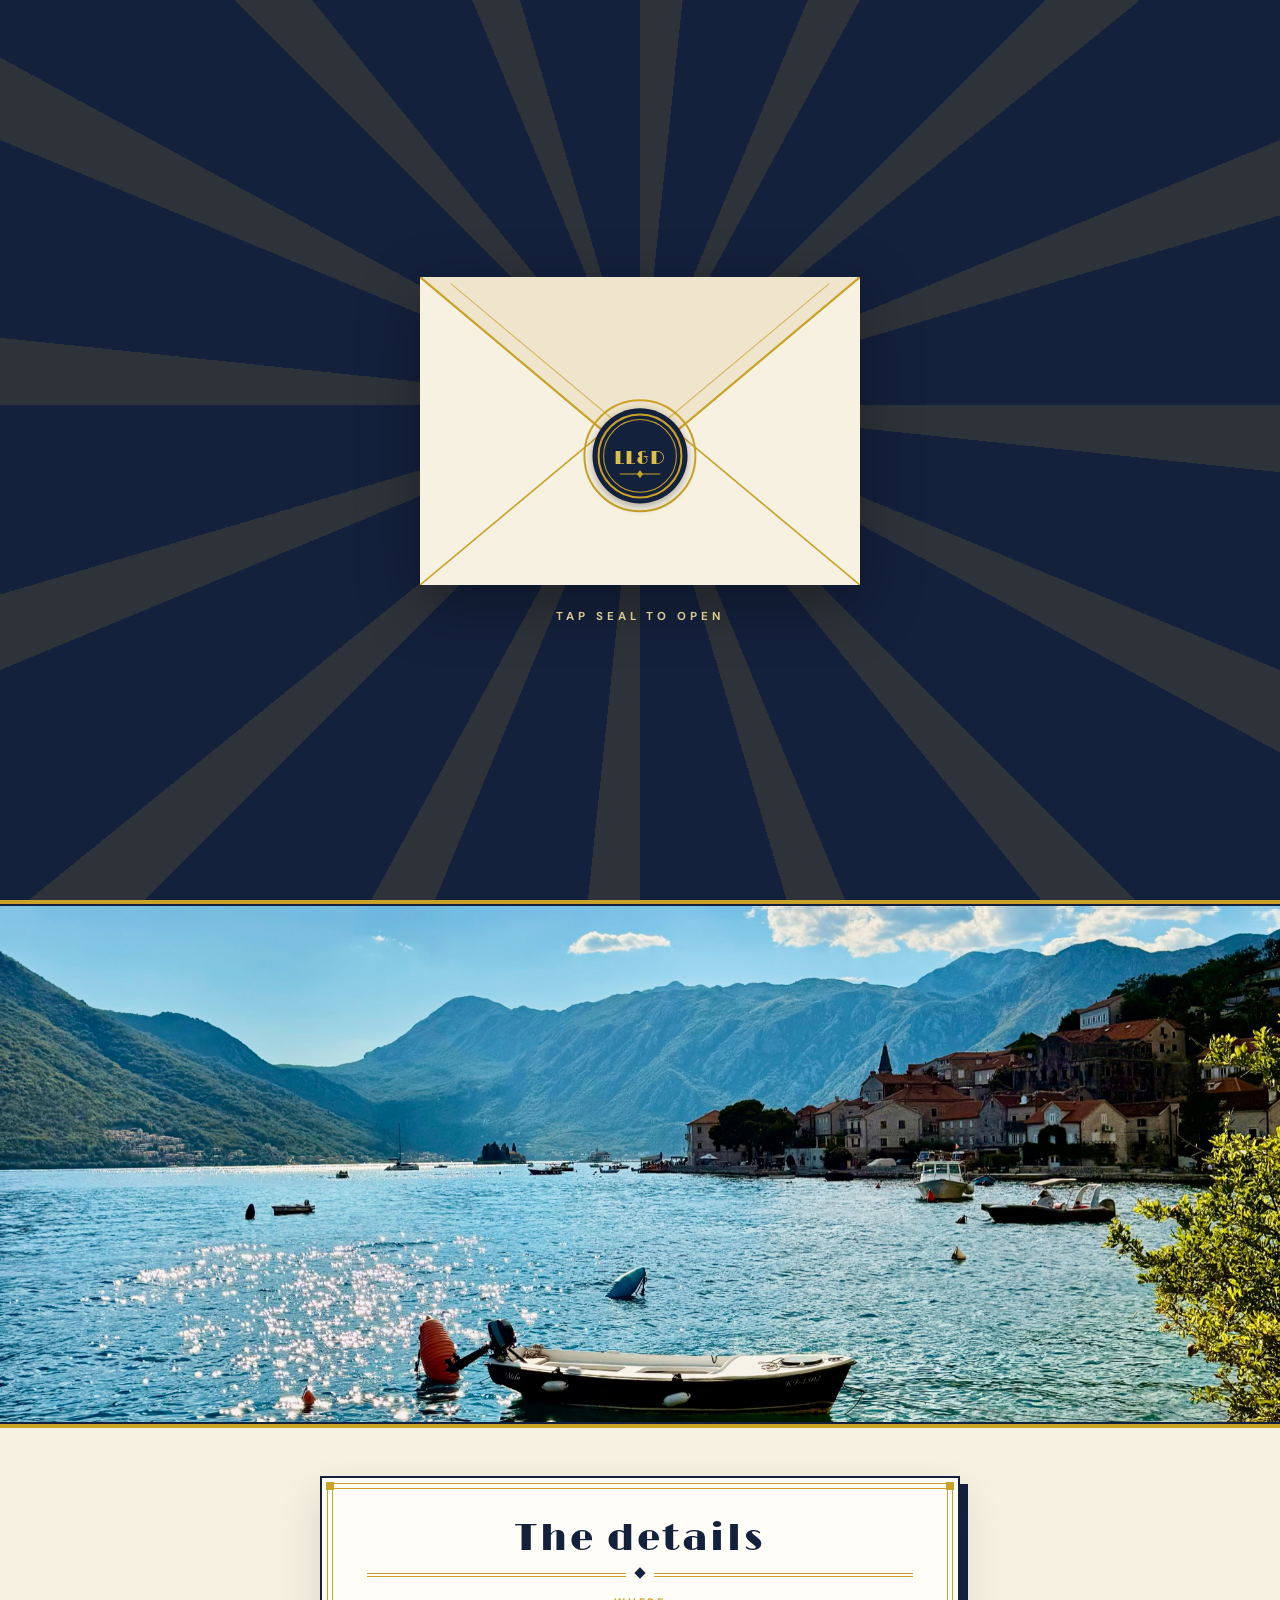
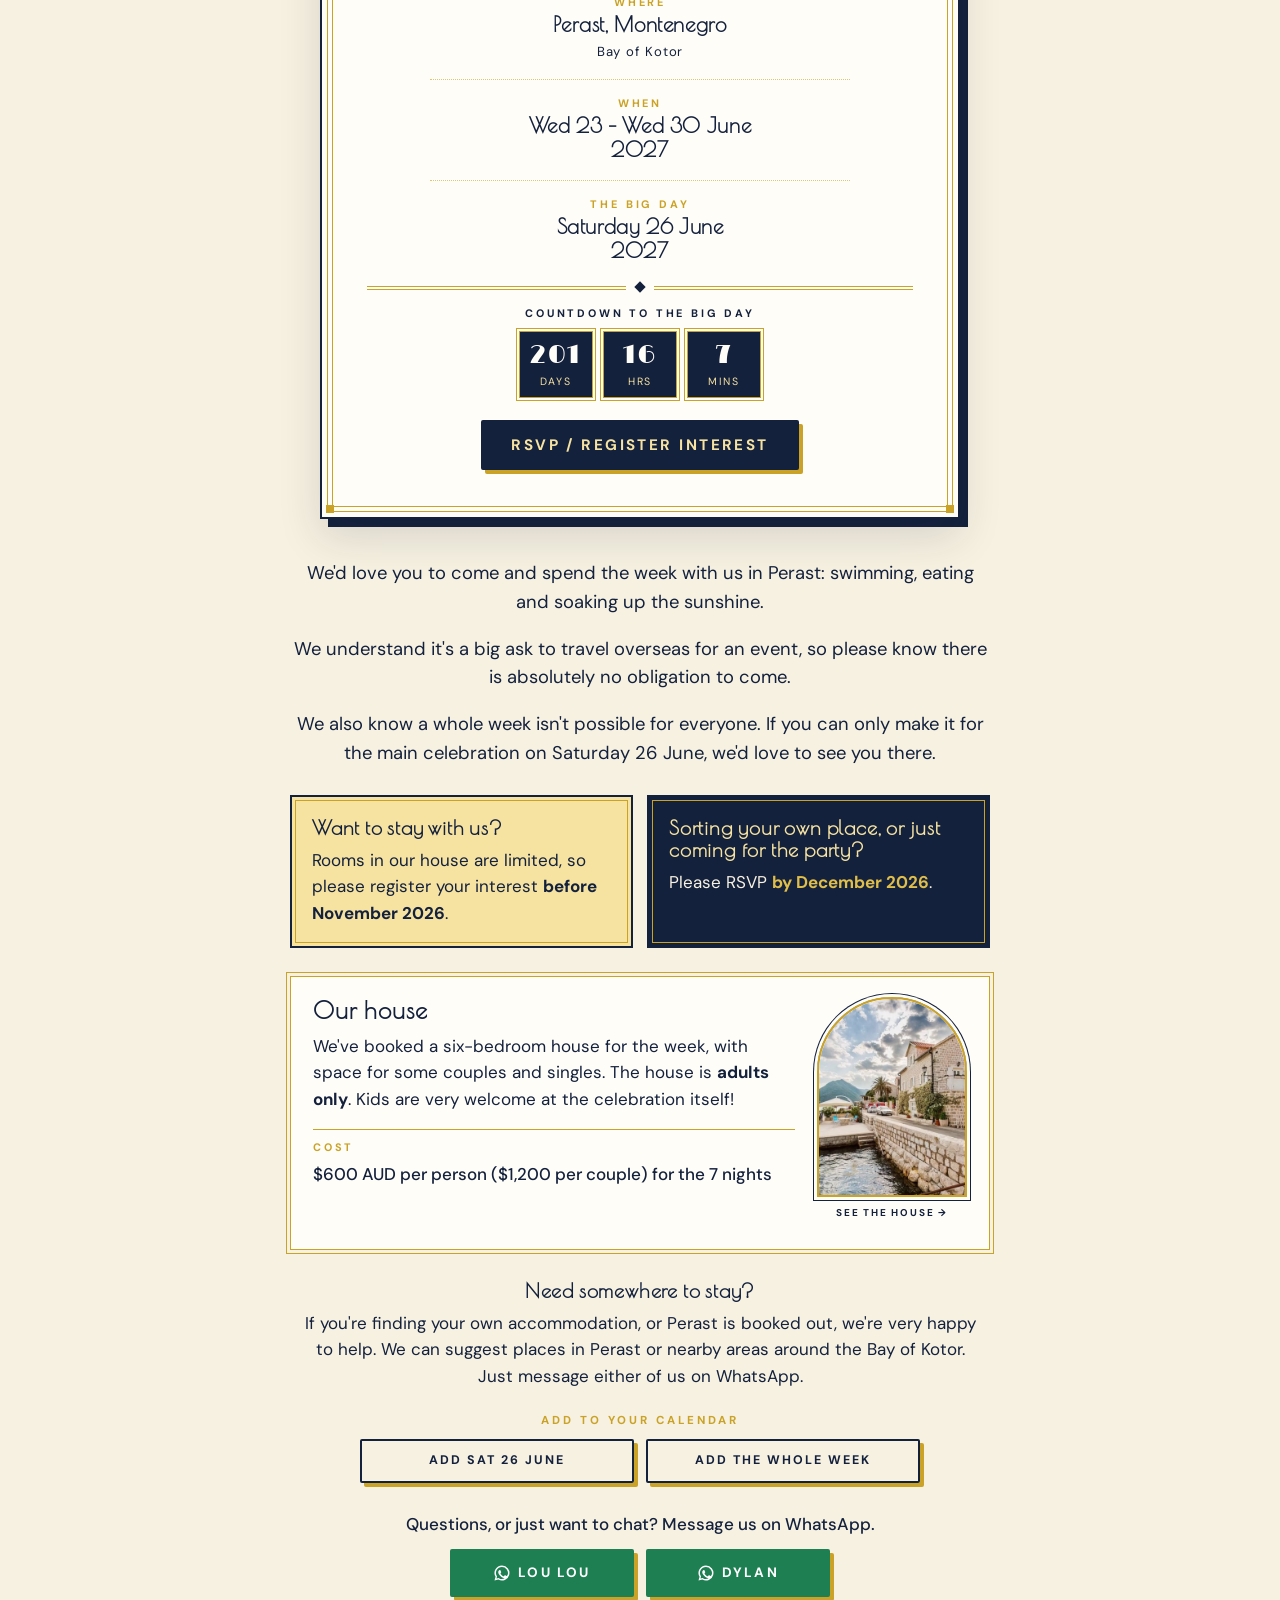
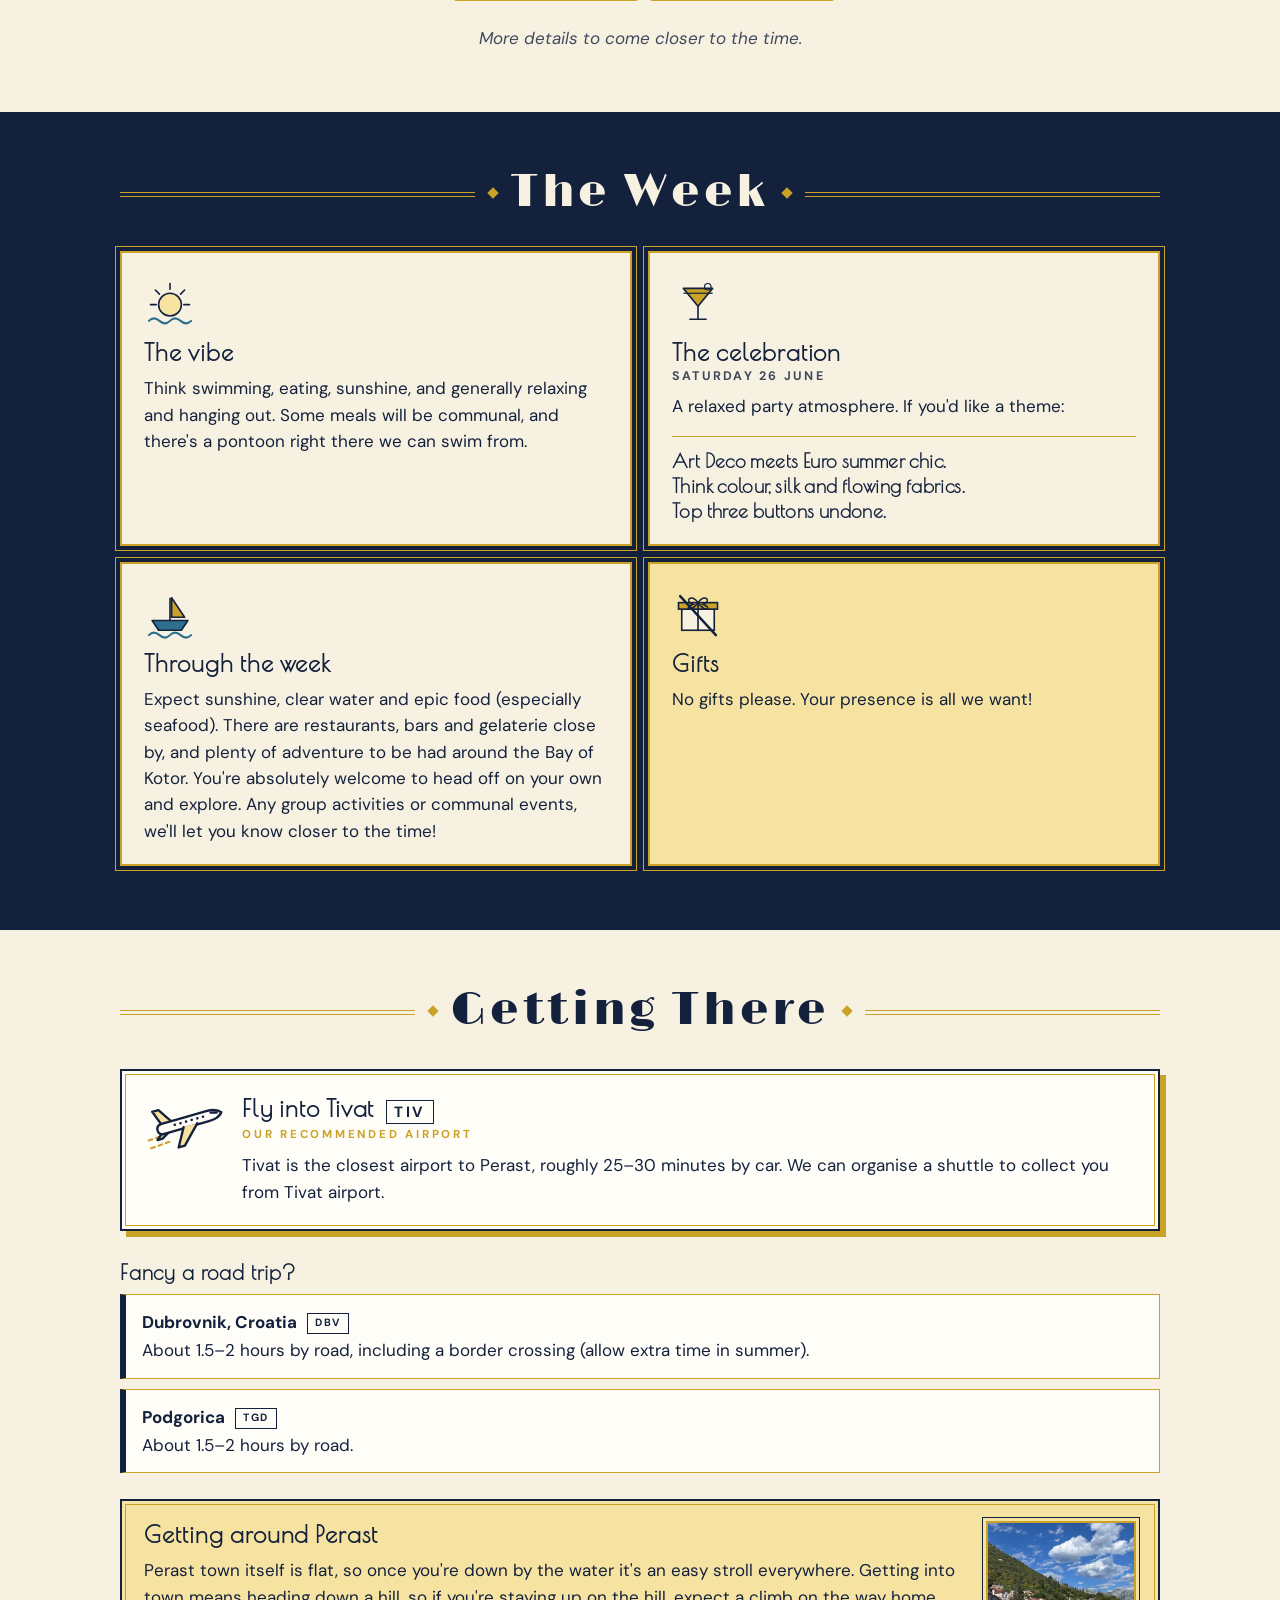
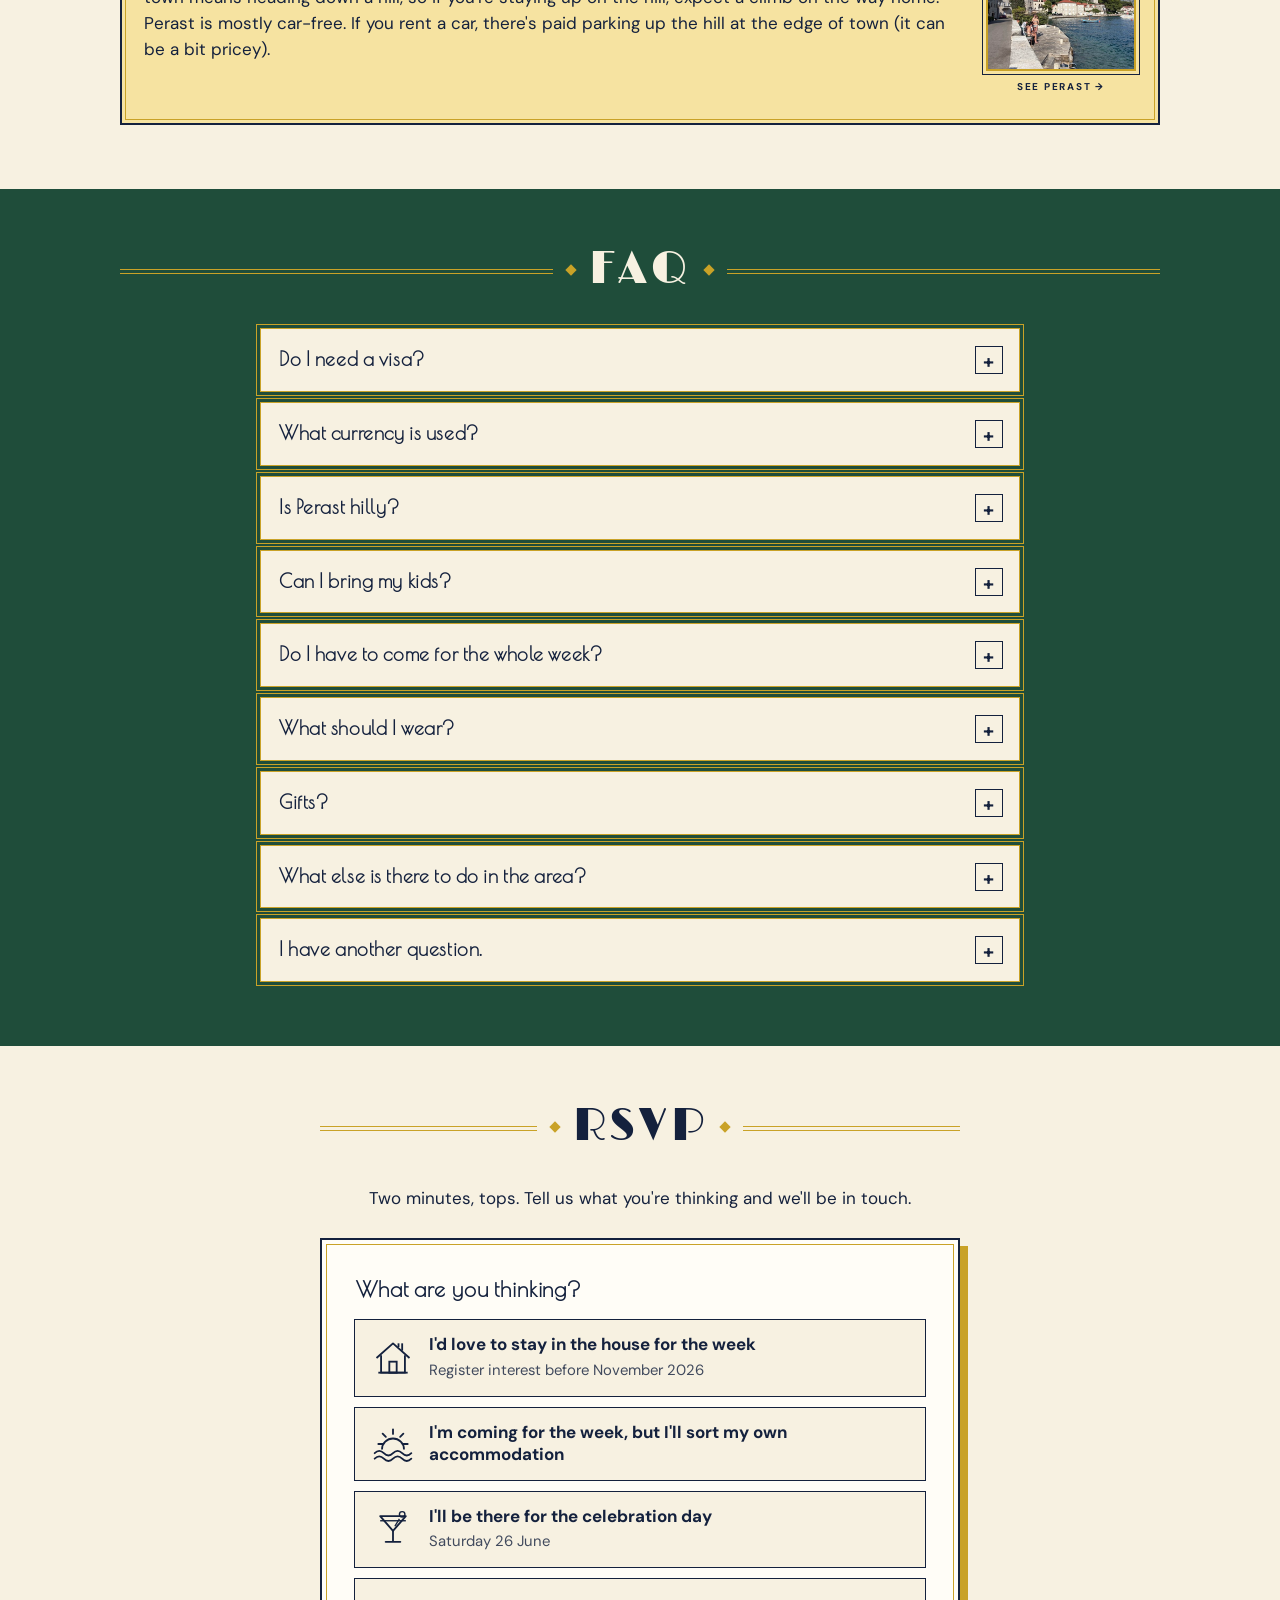
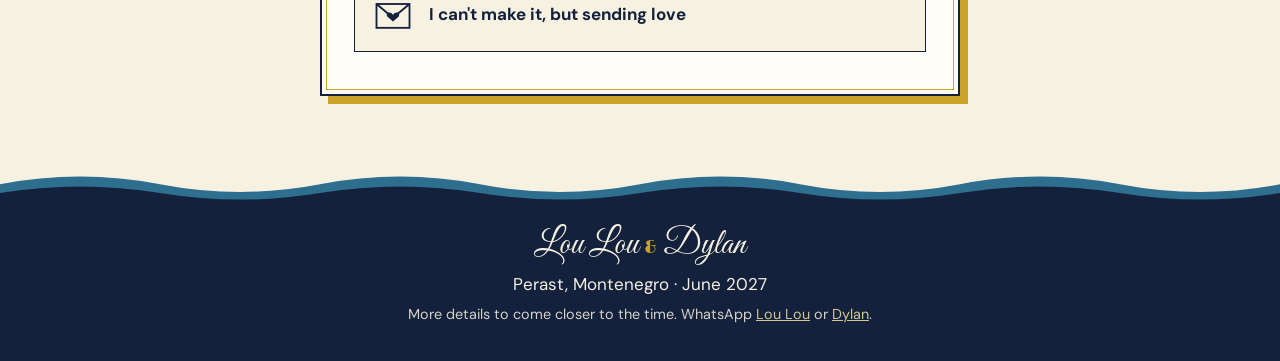
==== index.html @ d6f01e58 "Cover card: 'and you're invited!'; line-art sketch plane icon Co-Authored-By: Claude Opus 5.5 <norep" ====
<!DOCTYPE html>
<html lang="en">
<head>
  <meta charset="utf-8">
  <meta name="viewport" content="width=device-width, initial-scale=1">
  <title>Lou Lou &amp; Dylan — Perast, June 2027</title>
  <meta name="description" content="We're eloping… and then we're throwing a party. Join us in Perast, Montenegro, 23–30 June 2027. Main celebration Saturday 26 June.">

  <!-- Link preview (WhatsApp, iMessage, etc). -->
  <meta property="og:type" content="website">
  <meta property="og:url" content="https://montenegroni.site/">
  <link rel="canonical" href="https://montenegroni.site/">
  <meta property="og:title" content="Lou Lou &amp; Dylan — Save the Date">
  <meta property="og:description" content="We're eloping… and then we're throwing a party. Perast, Montenegro · 23–30 June 2027 · Celebration Sat 26 June.">
  <meta property="og:image" content="https://montenegroni.site/assets/og-image.png">
  <meta property="og:image:width" content="1200">
  <meta property="og:image:height" content="630">
  <meta name="twitter:card" content="summary_large_image">

  <link rel="icon" href="assets/favicon.svg" type="image/svg+xml">
  <link rel="preconnect" href="https://fonts.googleapis.com">
  <link rel="preconnect" href="https://fonts.gstatic.com" crossorigin>
  <link href="https://fonts.googleapis.com/css2?family=Great+Vibes&family=Limelight&family=Poiret+One&family=DM+Sans:ital,opsz,wght@0,9..40,400;0,9..40,500;0,9..40,700;1,9..40,400&display=swap" rel="stylesheet">
  <link rel="stylesheet" href="css/style.css?v=202609251049">
</head>
<body>

<a class="skip-link" href="#main">Skip to content</a>

<header class="topbar">
  <a class="brand" href="#home" aria-label="Back to top">LL <span class="amp">&amp;</span> D</a>
  <nav class="topnav" aria-label="Sections">
    <a href="#week">The Week</a>
    <a href="#getting-there">Getting There</a>
    <a href="#faq">FAQ</a>
    <a href="gallery.html">Gallery</a>
    <a href="#rsvp" class="nav-rsvp">RSVP</a>
  </nav>
</header>

<main id="main">

  <!-- ================= HERO / SAVE THE DATE ================= -->
  <section id="home" class="hero hero-cover">
    <div class="sunburst" aria-hidden="true">
      <svg viewBox="0 0 800 800" preserveAspectRatio="xMidYMid slice">
        <g transform="translate(400 400)">
          <g class="rays">
            <path d="M0 0 L-40 -900 L40 -900Z" transform="rotate(0)"/><path d="M0 0 L-40 -900 L40 -900Z" transform="rotate(22.5)"/><path d="M0 0 L-40 -900 L40 -900Z" transform="rotate(45)"/><path d="M0 0 L-40 -900 L40 -900Z" transform="rotate(67.5)"/><path d="M0 0 L-40 -900 L40 -900Z" transform="rotate(90)"/><path d="M0 0 L-40 -900 L40 -900Z" transform="rotate(112.5)"/><path d="M0 0 L-40 -900 L40 -900Z" transform="rotate(135)"/><path d="M0 0 L-40 -900 L40 -900Z" transform="rotate(157.5)"/><path d="M0 0 L-40 -900 L40 -900Z" transform="rotate(180)"/><path d="M0 0 L-40 -900 L40 -900Z" transform="rotate(202.5)"/><path d="M0 0 L-40 -900 L40 -900Z" transform="rotate(225)"/><path d="M0 0 L-40 -900 L40 -900Z" transform="rotate(247.5)"/><path d="M0 0 L-40 -900 L40 -900Z" transform="rotate(270)"/><path d="M0 0 L-40 -900 L40 -900Z" transform="rotate(292.5)"/><path d="M0 0 L-40 -900 L40 -900Z" transform="rotate(315)"/><path d="M0 0 L-40 -900 L40 -900Z" transform="rotate(337.5)"/>
          </g>
        </g>
      </svg>
    </div>

    <div class="deco-frame">
      <span class="corner tl" aria-hidden="true"></span><span class="corner tr" aria-hidden="true"></span>
      <span class="corner bl" aria-hidden="true"></span><span class="corner br" aria-hidden="true"></span>
      <div class="deco-inner">

        <div class="fan" aria-hidden="true">
          <svg viewBox="0 0 200 100">
            <g fill="none" stroke="var(--gold)" stroke-width="2">
              <path d="M10 100 A90 90 0 0 1 190 100"/>
              <path d="M32 100 A68 68 0 0 1 168 100"/>
              <path d="M54 100 A46 46 0 0 1 146 100"/>
              <path d="M76 100 A24 24 0 0 1 124 100"/>
              <line x1="100" y1="100" x2="100" y2="10"/>
              <line x1="100" y1="100" x2="36" y2="36"/><line x1="100" y1="100" x2="164" y2="36"/>
              <line x1="100" y1="100" x2="66" y2="16"/><line x1="100" y1="100" x2="134" y2="16"/>
              <line x1="100" y1="100" x2="16" y2="66"/><line x1="100" y1="100" x2="184" y2="66"/>
            </g>
            <circle cx="100" cy="100" r="7" fill="var(--navy)"/>
          </svg>
        </div>

        <p class="stamp">
          <svg class="flourish" viewBox="0 0 120 30" aria-hidden="true"><path d="M2 15 C 20 15, 22 4, 34 4 C 46 4, 44 26, 58 26 C 72 26, 74 8, 90 8 C 104 8, 108 15, 118 15" fill="none" stroke="currentColor" stroke-width="1.8" stroke-linecap="round"/><circle cx="118" cy="15" r="2.2" fill="currentColor"/><circle cx="2" cy="15" r="2.2" fill="currentColor"/></svg>
          <span>Save the date</span>
          <svg class="flourish flip" viewBox="0 0 120 30" aria-hidden="true"><path d="M2 15 C 20 15, 22 4, 34 4 C 46 4, 44 26, 58 26 C 72 26, 74 8, 90 8 C 104 8, 108 15, 118 15" fill="none" stroke="currentColor" stroke-width="1.8" stroke-linecap="round"/><circle cx="118" cy="15" r="2.2" fill="currentColor"/><circle cx="2" cy="15" r="2.2" fill="currentColor"/></svg>
        </p>

        <h1 class="hero-title">
          <span class="name">Lou Lou</span>
          <span class="amp-line">&amp;</span>
          <span class="name">Dylan</span>
        </h1>
        <p class="hero-kicker">A celebration in Perast</p>
        <p class="hero-sub">We're eloping… <em>and then we're throwing a party.</em></p>
        <p class="hero-invited">and you're invited!</p>
      </div>
    </div>

    <a class="scroll-cue" href="#bay">
      <span>The details</span>
      <svg viewBox="0 0 24 24" aria-hidden="true"><path d="M5 9 L12 16 L19 9" fill="none" stroke="currentColor" stroke-width="2" stroke-linecap="round" stroke-linejoin="round"/></svg>
    </a>
  </section>

  <!-- ================= PHOTO BAND ================= -->
  <div class="photo-band" id="bay" role="img" aria-label="The Bay of Kotor from Perast: a small boat on sparkling water, the town and the mountains behind">
    <picture>
      <source media="(min-width: 800px)" srcset="assets/band-bay.jpg">
      <img src="assets/band-bay-small.jpg" alt="" width="1000" height="481">
    </picture>
  </div>

  <!-- ================= THE DETAILS ================= -->
  <section id="details" class="details-section">
    <div class="deco-frame details-card">
      <span class="corner tl" aria-hidden="true"></span><span class="corner tr" aria-hidden="true"></span>
      <span class="corner bl" aria-hidden="true"></span><span class="corner br" aria-hidden="true"></span>
      <div class="deco-inner">
        <h2 class="details-title">The details</h2>

        <div class="rule-deco" aria-hidden="true"><span></span><i></i><span></span></div>

        <dl class="details">
          <div><dt>Where</dt><dd>Perast, Montenegro<br><small>Bay of Kotor</small></dd></div>
          <div><dt>When</dt><dd>Wed 23 – Wed 30 June<br>2027</dd></div>
          <div><dt>The big day</dt><dd>Saturday 26 June<br>2027</dd></div>
        </dl>

        <div class="rule-deco" aria-hidden="true"><span></span><i></i><span></span></div>

        <div class="countdown" aria-live="polite">
          <span class="countdown-label">Countdown to the big day</span>
          <div class="countdown-nums" id="countdown">
            <span><b data-cd="days">—</b>days</span>
            <span><b data-cd="hours">—</b>hrs</span>
            <span><b data-cd="mins">—</b>mins</span>
          </div>
        </div>

        <a href="#rsvp" class="btn btn-primary btn-big">RSVP / Register interest</a>
      </div>
    </div>

    <div class="wrap hero-copy">
      <p class="lead">We'd love you to come and spend the week with us in Perast: swimming, eating and soaking up the sunshine.</p>
      <p class="lead">We understand it's a big ask to travel overseas for an event, so please know there is absolutely no obligation to come.</p>
      <p class="lead">We also know a whole week isn't possible for everyone. If you can only make it for the main celebration on Saturday 26 June, we'd love to see you there.</p>

      <div class="callouts">
        <div class="callout callout-gold">
          <h3>Want to stay with us?</h3>
          <p>Rooms in our house are limited, so please register your interest <strong data-config="HOUSE_EOI_DEADLINE">before November 2026</strong>.</p>
        </div>
        <div class="callout callout-navy">
          <h3>Sorting your own place, or just coming for the party?</h3>
          <p>Please RSVP <strong data-config="RSVP_DEADLINE">by December 2026</strong>.</p>
        </div>
      </div>

      <div class="house-note">
        <a class="preview-photo preview-arch" href="gallery.html#our-house" aria-label="See photos of our house">
          <span class="preview-frame"><img src="assets/gallery/thumbs/house-pontoon.jpg" alt="Our stone house on the water" loading="lazy" width="720" height="480"></span>
          <span class="preview-label">See the house</span>
        </a>
        <h3>Our house</h3>
        <p>We've booked a six-bedroom house for the week, with space for some couples and singles. The house is <strong>adults only</strong>. Kids are very welcome at the celebration itself!</p>
        <p class="cost-line"><span class="cost-label">Cost</span> <span data-config="HOUSE_COST_NOTE">$600 AUD per person ($1,200 per couple) for the 7 nights</span></p>
      </div>

      <div class="help-note">
        <h3>Need somewhere to stay?</h3>
        <p>If you're finding your own accommodation, or Perast is booked out, we're very happy to help. We can suggest places in Perast or nearby areas around the Bay of Kotor. Just message either of us on WhatsApp.</p>
      </div>

      <p class="cal-label">Add to your calendar</p>
      <div class="cal-row">
        <a class="btn btn-ghost" href="calendar/celebration.ics" download>Add Sat 26 June</a>
        <a class="btn btn-ghost" href="calendar/perast-week.ics" download>Add the whole week</a>
      </div>

      <div class="whatsapp-cta">
        <p>Questions, or just want to chat? Message us on WhatsApp.</p>
        <div class="wa-group">
          <a class="btn btn-whatsapp" data-wa="LOU_LOU" href="#" target="_blank" rel="noopener">Lou Lou</a>
          <a class="btn btn-whatsapp" data-wa="DYLAN" href="#" target="_blank" rel="noopener">Dylan</a>
        </div>
      </div>

      <p class="more-soon">More details to come closer to the time.</p>
    </div>
  </section>

  <!-- ================= THE WEEK ================= -->
  <section id="week" class="band band-navy">
    <div class="wrap">
      <h2 class="section-title"><span>The Week</span></h2>

      <div class="cards">
        <article class="card">
          <div class="card-icon" aria-hidden="true">
            <svg viewBox="0 0 64 64"><circle cx="32" cy="34" r="14" fill="var(--lemon)" stroke="var(--navy)" stroke-width="2"/><g stroke="var(--navy)" stroke-width="2" stroke-linecap="round"><line x1="32" y1="8" x2="32" y2="15"/><line x1="8" y1="34" x2="15" y2="34"/><line x1="49" y1="34" x2="56" y2="34"/><line x1="14" y1="16" x2="19" y2="21"/><line x1="50" y1="16" x2="45" y2="21"/></g><path d="M6 54 q6-6 13 0 t13 0 t13 0 t13 0" fill="none" stroke="var(--sea)" stroke-width="2.5" stroke-linecap="round"/></svg>
          </div>
          <h3>The vibe</h3>
          <p>Think swimming, eating, sunshine, and generally relaxing and hanging out. Some meals will be communal, and there's a pontoon right there we can swim from.</p>
        </article>

        <article class="card">
          <div class="card-icon" aria-hidden="true">
            <svg viewBox="0 0 64 64"><path d="M14 14 h36 l-18 22 z" fill="var(--gold)" stroke="var(--navy)" stroke-width="2" stroke-linejoin="round"/><line x1="32" y1="36" x2="32" y2="52" stroke="var(--navy)" stroke-width="2"/><line x1="22" y1="52" x2="42" y2="52" stroke="var(--navy)" stroke-width="2" stroke-linecap="round"/><line x1="14" y1="20" x2="50" y2="20" stroke="var(--navy)" stroke-width="1.5"/><circle cx="44" cy="12" r="4" fill="none" stroke="var(--navy)" stroke-width="1.5"/></svg>
          </div>
          <h3>The celebration<br><small>Saturday 26 June</small></h3>
          <p>A relaxed party atmosphere. If you'd like a theme:</p>
          <p class="theme-line">Art Deco meets Euro summer chic.<br>Think colour, silk and flowing fabrics.<br>Top three buttons undone.</p>
        </article>

        <article class="card">
          <div class="card-icon" aria-hidden="true">
            <svg viewBox="0 0 64 64"><path d="M10 40 h44 l-8 12 h-28 z" fill="var(--sea)" stroke="var(--navy)" stroke-width="2" stroke-linejoin="round"/><line x1="32" y1="40" x2="32" y2="12" stroke="var(--navy)" stroke-width="2"/><path d="M34 12 l16 24 h-16z" fill="var(--gold)" stroke="var(--navy)" stroke-width="2" stroke-linejoin="round"/><path d="M6 58 q6-6 13 0 t13 0 t13 0 t13 0" fill="none" stroke="var(--sea)" stroke-width="2.5" stroke-linecap="round"/></svg>
          </div>
          <h3>Through the week</h3>
          <p>Expect sunshine, clear water and epic food (especially seafood). There are restaurants, bars and gelaterie close by, and plenty of adventure to be had around the Bay of Kotor. You're absolutely welcome to head off on your own and explore. Any group activities or communal events, we'll let you know closer to the time!</p>
        </article>

        <article class="card card-gold">
          <div class="card-icon" aria-hidden="true">
            <svg viewBox="0 0 64 64"><rect x="12" y="26" width="40" height="26" fill="var(--cream)" stroke="var(--navy)" stroke-width="2"/><rect x="8" y="18" width="48" height="8" fill="var(--gold)" stroke="var(--navy)" stroke-width="2"/><line x1="32" y1="18" x2="32" y2="52" stroke="var(--navy)" stroke-width="2"/><path d="M32 18 c-8-12-18-2-6 2 c-12 4-4 12 6-2 c10 14 18 6 6 2 c12-4 2-14-6-2z" fill="none" stroke="var(--navy)" stroke-width="1.8"/><line x1="10" y1="10" x2="54" y2="58" stroke="var(--navy)" stroke-width="3" stroke-linecap="round"/></svg>
          </div>
          <h3>Gifts</h3>
          <p>No gifts please. Your presence is all we want!</p>
        </article>
      </div>
    </div>
  </section>

  <!-- ================= GETTING THERE ================= -->
  <section id="getting-there" class="band band-cream">
    <div class="wrap">
      <h2 class="section-title"><span>Getting There</span></h2>

      <div class="route-hero">
        <div class="route-badge" aria-hidden="true">
          <svg viewBox="1 11 60 42">
            <g fill="none" stroke="var(--gold)" stroke-width="1.6" stroke-linecap="round" stroke-dasharray="3 3">
              <path d="M3 46 L15 42"/><path d="M5 52 L19 47"/>
            </g>
            <g transform="rotate(-16 32 32)" stroke="var(--navy)" stroke-width="1.8" stroke-linejoin="round" stroke-linecap="round">
              <path d="M13 28 L9 17 L14 17 L21 28" fill="var(--lemon)"/>
              <path d="M13 34 L7 39 L11 39 L18 35" fill="var(--lemon)"/>
              <path d="M9 32 C9 29.5 11 28 14 28 L49 28 C54.5 28 58.5 30 60 32 C58.5 34 54.5 36 49 36 L14 36 C11 36 9 34.5 9 32 Z" fill="var(--white)"/>
              <path d="M29 35 L21 49 L26 49 L40 35" fill="var(--lemon)"/>
              <path d="M52 30 L56.5 31.2" fill="none"/>
              <g fill="var(--navy)" stroke="none">
                <circle cx="23" cy="31.4" r="1"/><circle cx="27.5" cy="31.4" r="1"/><circle cx="32" cy="31.4" r="1"/><circle cx="36.5" cy="31.4" r="1"/><circle cx="41" cy="31.4" r="1"/><circle cx="45.5" cy="31.4" r="1"/>
              </g>
            </g>
          </svg>
        </div>
        <div>
          <h3>Fly into Tivat <span class="code">TIV</span></h3>
          <p class="tag">Our recommended airport</p>
          <p>Tivat is the closest airport to Perast, roughly 25–30 minutes by car. We can organise a shuttle to collect you from Tivat airport.</p>
        </div>
      </div>

      <h3 class="sub-heading">Fancy a road trip?</h3>
      <ul class="routes">
        <li><strong>Dubrovnik, Croatia <span class="code">DBV</span></strong> About 1.5–2 hours by road, including a border crossing (allow extra time in summer).</li>
        <li><strong>Podgorica <span class="code">TGD</span></strong> About 1.5–2 hours by road.</li>
      </ul>

      <div class="note-box">
        <a class="preview-photo" href="gallery.html#perast" aria-label="See photos of Perast">
          <span class="preview-frame"><img src="assets/gallery/thumbs/waterfront-restaurants.jpg" alt="Perast town along the water" loading="lazy" width="720" height="540"></span>
          <span class="preview-label">See Perast</span>
        </a>
        <h3>Getting around Perast</h3>
        <p>Perast town itself is flat, so once you're down by the water it's an easy stroll everywhere. Getting into town means heading down a hill, so if you're staying up on the hill, expect a climb on the way home. Perast is mostly car-free. If you rent a car, there's paid parking up the hill at the edge of town (it can be a bit pricey).</p>
      </div>
    </div>
  </section>

  <!-- ================= FAQ ================= -->
  <section id="faq" class="band band-green">
    <div class="wrap">
      <h2 class="section-title"><span>FAQ</span></h2>

      <div class="faq">
        <details>
          <summary>Do I need a visa?</summary>
          <div class="faq-body"><p>Montenegro isn't part of the EU or the Schengen Area. Australian passport holders don't need a visa for short visits (up to 90 days), and <strong>time spent in Montenegro doesn't count towards your Schengen days</strong>, which is handy if you're combining the trip with Europe. If you're travelling on another passport, please check the entry rules for your nationality.</p></div>
        </details>
        <details>
          <summary>What currency is used?</summary>
          <div class="faq-body"><p>Montenegro uses the euro (€).</p></div>
        </details>
        <details>
          <summary>Is Perast hilly?</summary>
          <div class="faq-body"><p>Perast town itself is flat. Getting into town is down a hill (and back up again afterwards), and if you stay up on the hill you'll get your steps in. Leaving Perast is hilly… unless you go by sea!</p></div>
        </details>
        <details>
          <summary>Can I bring my kids?</summary>
          <div class="faq-body"><p>Kids are very welcome at the celebration! The house we've booked is adults only, so families will need to arrange their own accommodation. Just ask us if you'd like suggestions.</p></div>
        </details>
        <details>
          <summary>Do I have to come for the whole week?</summary>
          <div class="faq-body"><p>Not at all. Come for the week, a few days, or just the Saturday celebration. Whatever works for you.</p></div>
        </details>
        <details>
          <summary>What should I wear?</summary>
          <div class="faq-body"><p>It's relaxed, but with flair. If you need a theme: <strong>Art Deco meets Euro summer chic</strong>.</p><p>Think colour, silk and flowing fabrics.<br>Top three buttons undone.</p><p>Heels optional, but always fun. Pack swimwear, sunscreen and comfy shoes.</p></div>
        </details>
        <details>
          <summary>Gifts?</summary>
          <div class="faq-body"><p>No gifts, please. Your presence is all we want!</p></div>
        </details>
        <details>
          <summary>What else is there to do in the area?</summary>
          <div class="faq-body">
            <p>Plenty! A few of our favourites around the Bay of Kotor:</p>
            <ul class="faq-links">
              <li><a href="https://www.underwaterwine.me/index.php/en/" target="_blank" rel="noopener">Underwater wine cellar, Kotor</a>: wine aged for a year on the seabed of the bay, with a floating wine bar.</li>
              <li><a href="https://shop.kotorcablecar.com/en/" target="_blank" rel="noopener">Kotor cable car</a>: 11 minutes from the sea up to Lovćen National Park, with huge views over the bay.</li>
              <li><a href="https://www.google.com/maps/place/Kotor+Old+Town+View/@42.424662,18.771234,16z/data=!3m1!4b1!4m6!3m5!1s0x134c3369ac343c9b:0x641c66e0035127ed!8m2!3d42.424662!4d18.771234!16s%2Fg%2F11sd32c2j3" target="_blank" rel="noopener">Kotor Old Town viewpoint</a>: a lookout over Kotor's old town and the bay.</li>
              <li><a href="https://www.google.com/maps/place/Orahovac+Beach/@42.4899399,18.7552768,17z/data=!3m1!4b1!4m6!3m5!1s0x134c35e7162aa233:0xc7a62593a4ab16d7!8m2!3d42.4899399!4d18.7578517!16s%2Fg%2F11v6syzft_" target="_blank" rel="noopener">Orahovac Beach</a>: a pretty beach a short trip along the bay from Perast.</li>
            </ul>
          </div>
        </details>
        <details>
          <summary>I have another question.</summary>
          <div class="faq-body">
            <p>Message us on WhatsApp!</p>
            <div class="wa-group">
              <a class="btn btn-whatsapp" data-wa="LOU_LOU" href="#" target="_blank" rel="noopener">Lou Lou</a>
              <a class="btn btn-whatsapp" data-wa="DYLAN" href="#" target="_blank" rel="noopener">Dylan</a>
            </div>
          </div>
        </details>
      </div>
    </div>
  </section>

  <!-- ================= RSVP ================= -->
  <section id="rsvp" class="band band-cream rsvp-band">
    <div class="wrap wrap-narrow">
      <h2 class="section-title"><span>RSVP</span></h2>
      <p class="rsvp-intro">Two minutes, tops. Tell us what you're thinking and we'll be in touch.</p>

      <form id="rsvp-form" class="rsvp-form" novalidate>

        <fieldset class="choice-set">
          <legend>What are you thinking?</legend>
          <label class="choice">
            <input type="radio" name="plan" value="house" required>
            <span class="choice-card">
              <span class="choice-icon" aria-hidden="true"><svg viewBox="0 0 48 48"><path d="M6 24 L24 8 L42 24" fill="none" stroke="currentColor" stroke-width="2" stroke-linejoin="round"/><path d="M11 21 V40 H37 V21" fill="none" stroke="currentColor" stroke-width="2" stroke-linejoin="round"/><rect x="20" y="28" width="8" height="12" fill="none" stroke="currentColor" stroke-width="2"/><line x1="8" y1="40" x2="40" y2="40" stroke="currentColor" stroke-width="2"/><line x1="30" y1="12" x2="30" y2="8" stroke="currentColor" stroke-width="2"/><line x1="34" y1="16" x2="34" y2="8" stroke="currentColor" stroke-width="2"/></svg></span>
              <span class="choice-text"><b>I'd love to stay in the house for the week</b><small>Register interest <span data-config="HOUSE_EOI_DEADLINE">before November 2026</span></small></span>
            </span>
          </label>
          <label class="choice">
            <input type="radio" name="plan" value="week-own">
            <span class="choice-card">
              <span class="choice-icon" aria-hidden="true"><svg viewBox="0 0 48 48"><path d="M12 30 A12 12 0 0 1 36 30" fill="none" stroke="currentColor" stroke-width="2"/><g stroke="currentColor" stroke-width="2" stroke-linecap="round"><line x1="24" y1="8" x2="24" y2="13"/><line x1="8" y1="24" x2="13" y2="24"/><line x1="40" y1="24" x2="35" y2="24"/><line x1="12.7" y1="12.7" x2="16.2" y2="16.2"/><line x1="35.3" y1="12.7" x2="31.8" y2="16.2"/></g><path d="M4 34 q5-5 10 0 t10 0 t10 0 t10 0" fill="none" stroke="currentColor" stroke-width="2" stroke-linecap="round"/><path d="M4 40 q5-5 10 0 t10 0 t10 0 t10 0" fill="none" stroke="currentColor" stroke-width="2" stroke-linecap="round"/></svg></span>
              <span class="choice-text"><b>I'm coming for the week, but I'll sort my own accommodation</b></span>
            </span>
          </label>
          <label class="choice">
            <input type="radio" name="plan" value="saturday">
            <span class="choice-card">
              <span class="choice-icon" aria-hidden="true"><svg viewBox="0 0 48 48"><path d="M10 10 H38 L24 26 Z" fill="none" stroke="currentColor" stroke-width="2" stroke-linejoin="round"/><line x1="10" y1="15" x2="38" y2="15" stroke="currentColor" stroke-width="1.5"/><line x1="24" y1="26" x2="24" y2="38" stroke="currentColor" stroke-width="2"/><line x1="16" y1="38" x2="32" y2="38" stroke="currentColor" stroke-width="2" stroke-linecap="round"/><circle cx="34" cy="8" r="3" fill="none" stroke="currentColor" stroke-width="1.5"/><line x1="31" y1="13" x2="26" y2="21" stroke="currentColor" stroke-width="1.5"/></svg></span>
              <span class="choice-text"><b>I'll be there for the celebration day</b><small>Saturday 26 June</small></span>
            </span>
          </label>
          <label class="choice">
            <input type="radio" name="plan" value="cant">
            <span class="choice-card">
              <span class="choice-icon" aria-hidden="true"><svg viewBox="0 0 48 48"><rect x="6" y="12" width="36" height="26" fill="none" stroke="currentColor" stroke-width="2"/><path d="M6 12 L24 27 L42 12" fill="none" stroke="currentColor" stroke-width="2" stroke-linejoin="round"/><path d="M24 24 c-3-5-9-2-6 2 l6 5 l6-5 c3-4-3-7-6-2z" fill="currentColor"/></svg></span>
              <span class="choice-text"><b>I can't make it, but sending love</b></span>
            </span>
          </label>
        </fieldset>

        <div class="fields" id="rsvp-fields" hidden>

          <div class="field">
            <label for="f-name">Name(s) <span class="req">required</span></label>
            <input id="f-name" name="name" type="text" autocomplete="name" required placeholder="e.g. Jerry Seinfeld">
          </div>

          <div class="field">
            <label for="f-email">Email <span class="req">required</span></label>
            <input id="f-email" name="email" type="email" autocomplete="email" required inputmode="email" placeholder="you@example.com">
          </div>

          <div class="field">
            <label for="f-phone">WhatsApp / phone <span class="opt">optional</span></label>
            <input id="f-phone" name="phone" type="tel" autocomplete="tel" inputmode="tel" placeholder="+61 …">
          </div>

          <div class="field-row field-pair" data-show="house week-own saturday">
            <div class="field">
              <label for="f-adults">Adults <span class="req">required</span></label>
              <input id="f-adults" name="adults" type="number" min="1" max="20" inputmode="numeric" value="1">
            </div>
            <div class="field" data-show="week-own saturday">
              <label for="f-kids">Kids</label>
              <input id="f-kids" name="kids" type="number" min="0" max="20" inputmode="numeric" value="0">
            </div>
          </div>
          <small class="hint hint-under-pair" data-show="week-own saturday">The house is adults only, but kids are very welcome at the celebration.</small>

          <div class="field" data-show="house">
            <span class="label">Coming as…</span>
            <div class="pills">
              <label><input type="radio" name="party_type" value="couple"><span>A couple</span></label>
              <label><input type="radio" name="party_type" value="single"><span>Single</span></label>
            </div>
          </div>

          <div class="field" data-show="house">
            <span class="label">Which nights are you hoping to stay?</span>
            <div class="pills">
              <label><input type="radio" name="nights" value="full-week" checked><span>The full week (23–30 June)</span></label>
              <label><input type="radio" name="nights" value="some"><span>Some nights</span></label>
            </div>
            <input class="nights-detail" name="nights_detail" type="text" placeholder="Which nights? e.g. Thu 24 – Mon 28" hidden>
          </div>

          <div class="field-row" data-show="house week-own">
            <div class="field">
              <label for="f-arrive">Rough arrival <span class="opt">optional</span></label>
              <input id="f-arrive" name="arrival" type="text" placeholder="e.g. Wed 23 June">
            </div>
            <div class="field">
              <label for="f-depart">Rough departure <span class="opt">optional</span></label>
              <input id="f-depart" name="departure" type="text" placeholder="e.g. Wed 30 June">
            </div>
          </div>

          <div class="field" data-show="house week-own saturday">
            <span class="label">Interested in the Tivat airport shuttle?</span>
            <div class="pills">
              <label><input type="radio" name="shuttle" value="yes"><span>Yes</span></label>
              <label><input type="radio" name="shuttle" value="no"><span>No</span></label>
              <label><input type="radio" name="shuttle" value="not-sure" checked><span>Not sure yet</span></label>
            </div>
          </div>

          <div class="field" data-show="house week-own saturday">
            <label for="f-diet">Dietary requirements <span class="opt">optional</span></label>
            <input id="f-diet" name="dietary" type="text" placeholder="Vegetarian, allergies, etc.">
          </div>

          <div class="field">
            <label for="f-message">A message for Lou Lou &amp; Dylan <span class="opt">optional</span></label>
            <textarea id="f-message" name="message" rows="3" placeholder="Anything at all…"></textarea>
          </div>

          <!-- honeypot: bots fill this, humans never see it -->
          <input type="text" name="_gotcha" tabindex="-1" autocomplete="off" class="hp" aria-hidden="true">

          <p class="form-error" id="form-error" role="alert" hidden></p>

          <button type="submit" class="btn btn-primary btn-big" id="submit-btn">Send it</button>
          <p class="fine-print" data-show="house">A house spot is an expression of interest, not a confirmed booking. We'll be in touch.</p>
        </div>
      </form>

      <div class="thanks" id="rsvp-thanks" hidden tabindex="-1">
        <div class="thanks-art" aria-hidden="true">
          <svg viewBox="0 0 200 100">
            <g fill="none" stroke="var(--gold)" stroke-width="2">
              <path d="M10 100 A90 90 0 0 1 190 100"/><path d="M40 100 A60 60 0 0 1 160 100"/><path d="M70 100 A30 30 0 0 1 130 100"/>
              <line x1="100" y1="100" x2="100" y2="10"/><line x1="100" y1="100" x2="36" y2="36"/><line x1="100" y1="100" x2="164" y2="36"/>
            </g>
            <circle cx="100" cy="100" r="7" fill="var(--navy)"/>
          </svg>
        </div>
        <h3 class="thanks-title" id="thanks-title">Euro summer, baby!</h3>
        <p class="thanks-message" id="thanks-copy">We can't wait to have a negroni with you!</p>
        <p class="thanks-small" id="thanks-small">We'll be in touch closer to the time with more details.</p>
        <p class="thanks-house" id="thanks-house" hidden>Just so you know: a house spot is an expression of interest, not a confirmed booking. We'll confirm with you once we've heard from everyone.</p>
        <div class="wa-group">
          <a class="btn btn-whatsapp" data-wa="LOU_LOU" href="#" target="_blank" rel="noopener">Lou Lou</a>
          <a class="btn btn-whatsapp" data-wa="DYLAN" href="#" target="_blank" rel="noopener">Dylan</a>
        </div>
      </div>
    </div>
  </section>

</main>

<footer class="footer">
  <div class="footer-waves" aria-hidden="true">
    <svg viewBox="0 0 320 40" preserveAspectRatio="none">
      <path d="M0 22 q20-14 40 0 t40 0 t40 0 t40 0 t40 0 t40 0 t40 0 t40 0 V40 H0z" fill="var(--sea)"/>
      <path d="M0 30 q20-12 40 0 t40 0 t40 0 t40 0 t40 0 t40 0 t40 0 t40 0 V40 H0z" fill="var(--navy)"/>
    </svg>
  </div>
  <p class="footer-names">Lou Lou <span class="amp">&amp;</span> Dylan</p>
  <p>Perast, Montenegro · June 2027</p>
  <p class="footer-small">More details to come closer to the time. WhatsApp <a data-wa="LOU_LOU" href="#" target="_blank" rel="noopener">Lou Lou</a> or <a data-wa="DYLAN" href="#" target="_blank" rel="noopener">Dylan</a>.</p>
</footer>

<div class="sticky-rsvp" id="sticky-rsvp">
  <a href="#rsvp" class="btn btn-primary">RSVP / Register interest</a>
</div>

<script src="js/config.js?v=202609251049"></script>
<script src="js/celebrate.js?v=202609251049"></script>
<script src="js/envelope.js?v=202609251049"></script>
<script src="js/main.js?v=202609251049"></script>
</body>
</html>
---- css/style.css ----
/* ============================================================
   COLOURS & FONTS — change these to restyle the whole site
   ============================================================ */
:root {
  --navy:     #14213D;   /* deep navy: text, frames */
  --navy-2:   #1D2E52;
  --gold:     #C9A227;   /* deco gold */
  --gold-2:   #E0BE4A;
  --lemon:    #F6E3A1;   /* pastel yellow */
  --cream:    #F7F1E1;   /* page background */
  --cream-2:  #EFE5CC;
  --white:    #FFFDF7;
  --green:    #1F4D3A;   /* deep green band */
  --sea:      #2E6E8E;   /* the water */
  --whatsapp: #1E7F52;

  --display: 'Limelight', 'Poiret One', Georgia, serif;
  --script:  'Great Vibes', 'Snell Roundhand', cursive;
  --deco:    'Poiret One', 'Limelight', Georgia, serif;
  --body:    'DM Sans', system-ui, -apple-system, 'Segoe UI', sans-serif;

  --wrap: 1040px;
  --topbar-h: 56px;
}

*, *::before, *::after { box-sizing: border-box; }
html { scroll-behavior: smooth; -webkit-text-size-adjust: 100%; }
@media (prefers-reduced-motion: reduce) { html { scroll-behavior: auto; } }

body {
  margin: 0;
  font-family: var(--body);
  font-size: 17px;
  line-height: 1.55;
  color: var(--navy);
  background: var(--cream);
}

img, svg { display: block; max-width: 100%; }
a { color: var(--navy); }
p { margin: 0 0 1em; }
h1, h2, h3 { margin: 0 0 .4em; line-height: 1.1; }
h3 { font-family: var(--deco); font-size: 1.5rem; font-weight: 700; letter-spacing: .04em; }
h3 small { display: block; font-family: var(--body); font-size: .78rem; letter-spacing: .18em; text-transform: uppercase; margin-top: .3em; opacity: .8; font-weight: 700; }
strong { font-weight: 700; }
small { font-size: .875em; }
[hidden] { display: none !important; }

.skip-link { position: absolute; left: -999px; top: 8px; background: var(--navy); color: #fff; padding: 8px 12px; z-index: 100; }
.skip-link:focus { left: 8px; }

.wrap { width: min(100% - 32px, var(--wrap)); margin: 0 auto; }
.wrap-narrow { max-width: 640px; }

/* ---------- Buttons: rectangular, tracked, deco ---------- */
.btn {
  display: inline-flex; align-items: center; justify-content: center; gap: .5em;
  min-height: 48px; padding: 12px 22px;
  font: 700 .85rem/1.2 var(--body); letter-spacing: .16em; text-transform: uppercase; text-decoration: none;
  border: 2px solid var(--navy); border-radius: 2px; cursor: pointer;
  color: var(--navy); background: var(--white);
  box-shadow: 4px 4px 0 var(--gold);
  transition: transform .12s ease, box-shadow .12s ease, background .12s ease;
}
.btn:hover, .btn:focus-visible { transform: translate(-1px, -1px); box-shadow: 6px 6px 0 var(--gold); }
.btn:active { transform: translate(2px, 2px); box-shadow: 2px 2px 0 var(--gold); }
.btn:focus-visible { outline: 3px solid var(--gold); outline-offset: 3px; }
.btn-primary { background: var(--navy); color: var(--lemon); }
.btn-big { font-size: .95rem; padding: 14px 28px; }
.btn-ghost { background: transparent; }
.btn-whatsapp { background: var(--whatsapp); color: #fff; border-color: var(--whatsapp); }
.btn-whatsapp::before { content: ""; width: 18px; height: 18px; background: currentColor; -webkit-mask: url("data:image/svg+xml,%3Csvg xmlns='http://www.w3.org/2000/svg' viewBox='0 0 24 24'%3E%3Cpath d='M12 2a10 10 0 0 0-8.6 15.1L2 22l5-1.3A10 10 0 1 0 12 2zm0 2a8 8 0 1 1-4.1 14.9l-.3-.2-3 .8.8-2.9-.2-.3A8 8 0 0 1 12 4zm-3.3 4.2c-.2 0-.5 0-.7.3-.3.3-1 1-1 2.4s1 2.8 1.2 3c.1.2 2 3.2 5 4.4 2.5 1 3 .8 3.5.7.5 0 1.7-.7 2-1.4.2-.7.2-1.2.1-1.4l-.5-.3-2-1c-.3-.1-.5-.1-.7.2l-1 1.2c-.2.2-.3.2-.6.1-.3-.2-1.2-.5-2.3-1.5-.9-.8-1.5-1.7-1.6-2-.2-.3 0-.4.1-.6l.4-.5.3-.5c.1-.2 0-.4 0-.5l-.9-2.2c-.2-.5-.4-.5-.6-.5h-.7z'/%3E%3C/svg%3E") center / contain no-repeat; mask: url("data:image/svg+xml,%3Csvg xmlns='http://www.w3.org/2000/svg' viewBox='0 0 24 24'%3E%3Cpath d='M12 2a10 10 0 0 0-8.6 15.1L2 22l5-1.3A10 10 0 1 0 12 2zm0 2a8 8 0 1 1-4.1 14.9l-.3-.2-3 .8.8-2.9-.2-.3A8 8 0 0 1 12 4zm-3.3 4.2c-.2 0-.5 0-.7.3-.3.3-1 1-1 2.4s1 2.8 1.2 3c.1.2 2 3.2 5 4.4 2.5 1 3 .8 3.5.7.5 0 1.7-.7 2-1.4.2-.7.2-1.2.1-1.4l-.5-.3-2-1c-.3-.1-.5-.1-.7.2l-1 1.2c-.2.2-.3.2-.6.1-.3-.2-1.2-.5-2.3-1.5-.9-.8-1.5-1.7-1.6-2-.2-.3 0-.4.1-.6l.4-.5.3-.5c.1-.2 0-.4 0-.5l-.9-2.2c-.2-.5-.4-.5-.6-.5h-.7z'/%3E%3C/svg%3E") center / contain no-repeat; }
.wa-group { display: flex; flex-wrap: wrap; gap: 10px; justify-content: center; }

/* ---------- Top bar ---------- */
.topbar {
  position: sticky; top: 0; z-index: 50;
  display: flex; align-items: center; justify-content: space-between; gap: 12px;
  height: var(--topbar-h); padding: 0 16px;
  background: var(--cream); border-bottom: 2px solid var(--navy);
  box-shadow: 0 3px 0 var(--cream), 0 4px 0 var(--gold);
}
.brand { font-family: var(--display); font-size: 1.2rem; color: var(--navy); text-decoration: none; letter-spacing: .08em; white-space: nowrap; }
.brand .amp { color: var(--gold); }
.topnav { display: flex; gap: 2px; overflow-x: auto; scrollbar-width: none; -webkit-overflow-scrolling: touch; }
.topnav::-webkit-scrollbar { display: none; }
.topnav a { flex: none; padding: 8px 10px; font-size: .78rem; font-weight: 700; color: var(--navy); text-decoration: none; letter-spacing: .14em; text-transform: uppercase; border-bottom: 2px solid transparent; }
.topnav a:hover, .topnav a:focus-visible { border-bottom-color: var(--gold); }
.topnav .nav-rsvp { background: var(--navy); color: var(--lemon); border-radius: 2px; margin-left: 6px; }
@media (max-width: 799px) { .topnav .nav-rsvp { display: none; } }

/* ---------- Hero ---------- */
.hero { position: relative; overflow: hidden; padding: 36px 0 44px; }
.sunburst { position: absolute; inset: 0 0 auto 0; height: 100vh; z-index: 0; pointer-events: none; }
.sunburst svg { width: 100%; height: 100%; }
.sunburst .rays path { fill: var(--gold); opacity: .16; }
.hero > :not(.sunburst) { position: relative; z-index: 1; }

/* The deco frame: square corners, navy outer line, double gold inner rule, stepped corners */
.deco-frame {
  position: relative;
  width: min(100% - 32px, 640px); margin: 0 auto;
  background: var(--white);
  border: 2px solid var(--navy);
  padding: 10px;
  box-shadow: 0 18px 40px rgba(20, 33, 61, .14), 8px 8px 0 var(--navy);
}
.deco-inner {
  border: 1px solid var(--gold);
  outline: 1px solid var(--gold); outline-offset: 4px;
  padding: 28px 18px 30px; text-align: center;
}
@media (min-width: 560px) { .deco-inner { padding: 34px 34px 36px; } }
.corner { position: absolute; width: 22px; height: 22px; border: 2px solid var(--navy); pointer-events: none; }
.corner.tl { top: -2px; left: -2px; border-right: 0; border-bottom: 0; }
.corner.tr { top: -2px; right: -2px; border-left: 0; border-bottom: 0; }
.corner.bl { bottom: -2px; left: -2px; border-right: 0; border-top: 0; }
.corner.br { bottom: -2px; right: -2px; border-left: 0; border-top: 0; }
.corner::after { content: ""; position: absolute; width: 8px; height: 8px; background: var(--gold); }
.corner.tl::after { top: 4px; left: 4px; }
.corner.tr::after { top: 4px; right: 4px; }
.corner.bl::after { bottom: 4px; left: 4px; }
.corner.br::after { bottom: 4px; right: 4px; }

.fan { width: 140px; margin: -6px auto 14px; }

.stamp {
  display: flex; align-items: center; justify-content: center; gap: 10px;
  margin: 0 0 6px; color: var(--gold);
  font: 700 .78rem/1 var(--body); letter-spacing: .34em; text-transform: uppercase;
}
.stamp span { color: var(--navy); padding-left: .34em; white-space: nowrap; }
@media (max-width: 420px) { .stamp { letter-spacing: .24em; gap: 6px; } }
.flourish { width: clamp(40px, 14vw, 88px); height: 22px; flex: none; }
.flourish.flip { transform: scaleX(-1); }

.hero-title { margin: 0 0 4px; line-height: 1; }
.hero-title .name { display: block; font-family: var(--script); font-weight: 400; font-size: clamp(3.4rem, 15vw, 5.6rem); line-height: 1; color: var(--navy); }
.hero-title .amp-line { display: block; font-family: var(--display); font-size: clamp(1.5rem, 6vw, 2.2rem); line-height: 1; color: var(--gold); margin: 2px 0 6px; }
.hero-kicker { font-family: var(--deco); font-weight: 700; font-size: 1.15rem; letter-spacing: .3em; text-transform: uppercase; margin: 10px 0 8px; }
.hero-sub { font-size: 1.05rem; margin: 0 0 18px; }
.hero-sub em { color: var(--green); font-style: italic; }

.rule-deco { display: flex; align-items: center; gap: 10px; margin: 6px 0; }
.rule-deco span { flex: 1; height: 1px; background: var(--gold); box-shadow: 0 3px 0 var(--gold); }
.rule-deco i { width: 8px; height: 8px; background: var(--navy); transform: rotate(45deg); }

.details { display: grid; gap: 14px; margin: 0; padding: 14px 0; }
.details dt { font: 700 .68rem/1 var(--body); letter-spacing: .26em; text-transform: uppercase; color: var(--gold); margin-bottom: 5px; }
.details dd { margin: 0; font-family: var(--deco); font-weight: 700; font-size: 1.3rem; line-height: 1.15; letter-spacing: .03em; }
.details dd small { font-family: var(--body); font-weight: 400; font-size: .82rem; letter-spacing: .06em; }

.countdown { margin: 14px 0 22px; }
.countdown-label { display: block; font-size: .68rem; letter-spacing: .26em; text-transform: uppercase; font-weight: 700; margin-bottom: 10px; }
.countdown-nums { display: flex; justify-content: center; gap: 10px; }
.countdown-nums span { display: flex; flex-direction: column; align-items: center; min-width: 74px; padding: 9px 6px 7px; background: var(--navy); color: var(--lemon); border: 1px solid var(--gold); outline: 1px solid var(--gold); outline-offset: 2px; font-size: .66rem; letter-spacing: .18em; text-transform: uppercase; }
.countdown-nums b { font-family: var(--display); font-size: 1.7rem; line-height: 1; margin-bottom: 5px; font-weight: 400; color: var(--white); }

.hero-copy { margin-top: 40px; max-width: 700px; }
.lead { font-size: 1.15rem; text-align: center; }
.callouts { display: grid; gap: 14px; margin: 28px 0; }
@media (min-width: 640px) { .callouts { grid-template-columns: 1fr 1fr; } }
.callout { padding: 20px 20px; border: 2px solid var(--navy); outline: 1px solid var(--gold); outline-offset: -6px; }
.callout h3 { font-size: 1.25rem; }
.callout p { margin: 0; }
.callout-gold { background: var(--lemon); }
.callout-navy { background: var(--navy); color: var(--cream); }
.callout-navy h3 { color: var(--lemon); }
.callout-navy strong { color: var(--gold-2); }

.house-note { background: var(--white); border: 1px solid var(--gold); outline: 1px solid var(--gold); outline-offset: 3px; padding: 20px 22px; margin: 0 0 26px; }
.house-note p:last-child { margin-bottom: 0; }
.help-note { text-align: center; padding: 4px 8px 0; margin: 0 0 26px; }
.help-note h3 { font-size: 1.25rem; }
.help-note p { margin: 0; }
.cost-line { display: flex; flex-wrap: wrap; align-items: center; gap: 8px 12px; padding-top: 12px; border-top: 1px solid var(--gold); font-weight: 500; }
.cost-label { font: 700 .68rem/1 var(--body); letter-spacing: .26em; text-transform: uppercase; color: var(--gold); }

.cal-row { display: flex; flex-wrap: wrap; gap: 10px; justify-content: center; margin-bottom: 28px; }
.cal-row .btn { font-size: .78rem; min-height: 44px; }

.whatsapp-cta { text-align: center; }
.whatsapp-cta p { margin-bottom: 12px; font-weight: 500; }
.more-soon { text-align: center; margin-top: 28px; font-style: italic; opacity: .8; }

/* ---------- Bands & section titles ---------- */
.band { padding: 56px 0 64px; }
.band-navy { background: var(--navy); color: var(--cream); }
.band-navy a { color: var(--lemon); }
.band-cream { background: var(--cream); }
.band-green { background: var(--green); color: var(--cream); }
.band-green a { color: var(--lemon); }

.section-title { font-family: var(--display); font-weight: 400; font-size: clamp(1.9rem, 7vw, 2.8rem); letter-spacing: .08em; text-align: center; margin: 0 0 34px; display: flex; align-items: center; gap: 14px; }
.section-title::before, .section-title::after { content: ""; flex: 1; height: 1px; background: var(--gold); box-shadow: 0 4px 0 var(--gold); }
.section-title span { flex: none; position: relative; padding: 0 22px; }
.section-title span::before, .section-title span::after { content: ""; position: absolute; top: 50%; width: 8px; height: 8px; background: var(--gold); transform: translateY(-50%) rotate(45deg); }
.section-title span::before { left: 0; }
.section-title span::after { right: 0; }

/* ---------- Cards (The Week) ---------- */
.cards { display: grid; gap: 16px; }
@media (min-width: 720px) { .cards { grid-template-columns: 1fr 1fr; } }
.card { background: var(--cream); color: var(--navy); border: 2px solid var(--gold); outline: 1px solid var(--gold); outline-offset: 4px; padding: 24px 22px 20px; }
.card p:last-child { margin-bottom: 0; }
.card-gold { background: var(--lemon); }
.card-icon { width: 52px; height: 52px; margin-bottom: 10px; }

/* ---------- Getting there ---------- */
.route-hero { display: flex; gap: 18px; align-items: flex-start; background: var(--white); border: 2px solid var(--navy); outline: 1px solid var(--gold); outline-offset: -6px; padding: 24px; box-shadow: 6px 6px 0 var(--gold); margin-bottom: 30px; }
.route-badge { flex: none; width: 60px; height: 60px; }
.route-hero h3 { margin-bottom: 2px; }
.route-hero p:last-child { margin-bottom: 0; }
.code { display: inline-block; font: 700 .62em/1 var(--body); letter-spacing: .16em; padding: 4px 7px; border: 1px solid currentColor; vertical-align: middle; margin-left: 6px; }
.tag { font-size: .72rem; letter-spacing: .24em; text-transform: uppercase; font-weight: 700; color: var(--gold); margin-bottom: 8px; }
.sub-heading { font-size: 1.3rem; margin-bottom: 10px; }
.routes { list-style: none; padding: 0; margin: 0 0 26px; display: grid; gap: 10px; }
.routes li { padding: 14px 16px; background: var(--white); border: 1px solid var(--gold); border-left: 6px solid var(--navy); }
.routes strong { display: block; margin-bottom: 2px; }
.note-box { background: var(--lemon); border: 2px solid var(--navy); outline: 1px solid var(--gold); outline-offset: -6px; padding: 20px 22px; }
.note-box p:last-child { margin-bottom: 0; }
@media (max-width: 480px) { .route-hero { flex-direction: column; } }

/* ---------- FAQ ---------- */
.faq { max-width: 760px; margin: 0 auto; display: grid; gap: 10px; }
.faq details { background: var(--cream); color: var(--navy); border: 1px solid var(--gold); outline: 1px solid var(--gold); outline-offset: 3px; }
.faq summary { list-style: none; cursor: pointer; padding: 16px 52px 16px 18px; font-family: var(--deco); font-size: 1.2rem; font-weight: 700; position: relative; letter-spacing: .03em; }
.faq summary::-webkit-details-marker { display: none; }
.faq summary::after { content: "+"; position: absolute; right: 16px; top: 50%; transform: translateY(-50%); width: 28px; height: 28px; border: 1px solid var(--navy); display: grid; place-items: center; font-family: var(--body); font-weight: 700; }
.faq details[open] summary::after { content: "–"; background: var(--navy); color: var(--lemon); }
.faq summary:focus-visible { outline: 3px solid var(--gold); outline-offset: -3px; }
.faq-body { padding: 0 18px 18px; }
.faq-body p:last-child { margin-bottom: 0; }
.faq-body .wa-group { justify-content: flex-start; margin-top: 10px; }

/* ---------- RSVP form ---------- */
.rsvp-intro { text-align: center; margin-bottom: 26px; }
.rsvp-form { background: var(--white); border: 2px solid var(--navy); outline: 1px solid var(--gold); outline-offset: -7px; padding: 26px 20px 28px; box-shadow: 8px 8px 0 var(--gold); }
@media (min-width: 560px) { .rsvp-form { padding: 32px 32px 34px; } }
fieldset { border: 0; padding: 0; margin: 0 0 8px; min-width: 0; }
legend, .label, .field > label { display: block; font-weight: 700; margin-bottom: 8px; }
legend { font-family: var(--deco); font-size: 1.35rem; letter-spacing: .04em; margin-bottom: 14px; }
.req, .opt { font-weight: 400; font-size: .7rem; letter-spacing: .12em; text-transform: uppercase; opacity: .7; margin-left: 6px; }
.req { color: var(--green); opacity: 1; font-weight: 700; }

.choice-set { display: grid; gap: 10px; }
.choice input { position: absolute; opacity: 0; width: 1px; height: 1px; }
.choice-card { display: flex; align-items: center; gap: 14px; padding: 14px 16px; border: 1px solid var(--navy); outline: 1px solid transparent; outline-offset: 3px; background: var(--cream); cursor: pointer; transition: background .12s, outline-color .12s, transform .12s; min-height: 68px; }
.choice-icon { flex: none; width: 44px; height: 44px; color: var(--navy); }
.choice-text b { display: block; line-height: 1.25; }
.choice-text small { display: block; margin-top: 3px; opacity: .8; }
.choice-card:hover { background: var(--cream-2); outline-color: var(--gold); }
.choice input:focus-visible + .choice-card { outline: 3px solid var(--gold); outline-offset: 3px; }
.choice input:checked + .choice-card { background: var(--navy); color: var(--cream); outline-color: var(--gold); }
.choice input:checked + .choice-card .choice-icon { color: var(--gold-2); }

.fields { margin-top: 24px; padding-top: 22px; border-top: 1px solid var(--gold); display: grid; gap: 18px; }
.field { display: grid; gap: 0; }
.field-row { display: grid; gap: 18px; }
@media (min-width: 560px) { .field-row { grid-template-columns: 1fr 1fr; } }
.field input[type="text"], .field input[type="email"], .field input[type="tel"], .field input[type="number"], .field textarea {
  width: 100%; font: 400 1.05rem/1.4 var(--body); color: var(--navy);
  padding: 12px 14px; min-height: 50px; background: var(--cream); border: 1px solid var(--navy); border-radius: 2px;
}
.field textarea { resize: vertical; }
.field input:focus, .field textarea:focus { outline: 3px solid var(--gold); outline-offset: 1px; }
.field input[aria-invalid="true"] { border-color: #a33; background: #fff3f0; }
.hint { display: block; margin-top: 6px; font-size: .85rem; opacity: .8; }
.nights-detail { margin-top: 10px; }

.pills { display: flex; flex-wrap: wrap; gap: 8px; }
.pills label { position: relative; }
.pills input { position: absolute; opacity: 0; width: 1px; height: 1px; }
.pills span { display: inline-flex; align-items: center; min-height: 44px; padding: 8px 16px; border: 1px solid var(--navy); border-radius: 2px; background: var(--cream); font-weight: 500; cursor: pointer; }
.pills input:checked + span { background: var(--navy); color: var(--lemon); }
.pills input:focus-visible + span { outline: 3px solid var(--gold); outline-offset: 2px; }

.hp { position: absolute; left: -9999px; }
.form-error { background: #fff3f0; border: 1px solid #a33; color: #7a1f1f; padding: 10px 14px; margin: 0; font-weight: 500; }
#submit-btn { width: 100%; }
#submit-btn[disabled] { opacity: .6; cursor: wait; }
.fine-print { font-size: .85rem; text-align: center; opacity: .8; margin: 0; }

.thanks { text-align: center; background: var(--white); border: 2px solid var(--navy); outline: 1px solid var(--gold); outline-offset: -7px; padding: 30px 22px; box-shadow: 8px 8px 0 var(--gold); }
.thanks:focus { outline: none; }
.thanks-art { width: 150px; margin: 0 auto 12px; }
.thanks h3 { font-family: var(--script); font-weight: 400; font-size: 3rem; letter-spacing: 0; }
.thanks-house { background: var(--lemon); padding: 10px 14px; font-size: .95rem; }

/* ---------- Footer: the water ---------- */
.footer { background: var(--navy); color: var(--cream); text-align: center; padding: 0 16px 106px; } /* extra room for the sticky RSVP bar on phones */
@media (min-width: 800px) { .footer { padding-bottom: 30px; } }
.footer-waves { margin: 0 -16px 22px; }
.footer-waves svg { width: 100%; height: 44px; background: var(--cream); }
.footer p { margin: 0 0 6px; }
.footer-names { font-family: var(--script); font-size: 2.2rem; line-height: 1.1; margin-bottom: 2px; }
.footer-names .amp { font-family: var(--display); font-size: .55em; color: var(--gold); vertical-align: middle; }
.footer-small { font-size: .9rem; opacity: .85; }
.footer a { color: var(--lemon); }

/* ---------- Sticky RSVP bar (phones) ---------- */
.sticky-rsvp { position: fixed; left: 0; right: 0; bottom: 0; z-index: 40; padding: 10px 16px calc(10px + env(safe-area-inset-bottom)); background: rgba(247, 241, 225, .97); border-top: 2px solid var(--navy); transition: transform .25s ease; }
.sticky-rsvp .btn { width: 100%; }
.sticky-rsvp.is-hidden { transform: translateY(110%); }
@media (min-width: 800px) { .sticky-rsvp { display: none; } }

/* Anchor offset so section titles clear the sticky top bar */
section[id] { scroll-margin-top: calc(var(--topbar-h) + 8px); }

/* ============================================================
   GALLERY PAGE
   ============================================================ */
.topnav a[aria-current="page"] { border-bottom-color: var(--gold); }

.gallery-intro { position: relative; text-align: center; padding: 44px 0 40px; overflow: hidden; }
.gallery-title { font-family: var(--script); font-weight: 400; font-size: clamp(4rem, 18vw, 6.5rem); line-height: 1; margin: 0 0 10px; }
.gallery-lead { max-width: 520px; margin: 0 auto; font-size: 1.05rem; }
.gallery-hint { margin: 10px 0 0; font-size: .72rem; font-weight: 700; letter-spacing: .22em; text-transform: uppercase; color: var(--gold); }

.gal-open { display: block; width: 100%; padding: 0; border: 0; background: none; cursor: zoom-in; color: inherit; }
.gal-open:focus-visible { outline: 3px solid var(--gold); outline-offset: 4px; }
.gal-open img { display: block; width: 100%; height: auto; }

/* Our house: deco arches */
.arches { display: grid; grid-template-columns: 1fr 1fr; gap: 26px 16px; }
@media (min-width: 860px) { .arches { grid-template-columns: repeat(4, 1fr); gap: 28px 22px; } }
.arch { margin: 0; text-align: center; }
.arch-frame {
  display: block; position: relative; aspect-ratio: 3 / 4;
  border-radius: 999px 999px 0 0; overflow: hidden;
  border: 2px solid var(--gold);
  box-shadow: 0 0 0 5px var(--navy), 0 0 0 6px var(--gold);
}
.arch-frame img { width: 100%; height: 100%; object-fit: cover; transition: transform .5s ease; }
.gal-open:hover .arch-frame img { transform: scale(1.04); }
.arch figcaption { margin-top: 16px; font-size: .92rem; line-height: 1.45; color: var(--cream); }
.arch figcaption::before { content: ""; display: block; width: 8px; height: 8px; margin: 0 auto 10px; background: var(--gold); transform: rotate(45deg); }

/* Perast: mosaic */
.mosaic { display: grid; grid-template-columns: repeat(2, minmax(0, 1fr)); gap: 16px 14px; }
@media (min-width: 860px) { .mosaic { grid-template-columns: repeat(4, minmax(0, 1fr)); gap: 26px 22px; } }
.tile { display: flex; flex-direction: column; margin: 0; background: var(--white); border: 1px solid var(--gold); padding: 7px 7px 10px; }
.tile .gal-open { overflow: hidden; aspect-ratio: 1 / 1; }
.tile .gal-open img { width: 100%; height: 100%; object-fit: cover; }
.tile img { transition: transform .5s ease; }
.tile .gal-open:hover img { transform: scale(1.03); }
.tile figcaption { padding: 10px 4px 0; font-size: .86rem; line-height: 1.4; border-top: 1px solid var(--gold); margin-top: 8px; }
@media (min-width: 560px) { .tile figcaption { font-size: .92rem; } }

.gallery-cta { text-align: center; margin-top: 30px; }

/* Lightbox */
.lightbox { width: 100vw; height: 100vh; max-width: none; max-height: none; margin: 0; padding: 0; border: 0; background: rgba(12, 20, 38, .96); color: var(--cream); }
.lightbox[open] { display: flex; align-items: center; justify-content: center; }
.lightbox::backdrop { background: rgba(12, 20, 38, .96); }
.lb-figure { margin: 0; max-width: min(92vw, 1100px); text-align: center; }
.lb-figure img { max-width: 100%; max-height: 78vh; width: auto; height: auto; margin: 0 auto; border: 1px solid var(--gold); outline: 1px solid var(--gold); outline-offset: 4px; }
.lb-figure figcaption { margin-top: 18px; font-size: 1rem; max-width: 560px; margin-left: auto; margin-right: auto; padding: 0 12px; }
.lb-count { position: absolute; top: 14px; left: 18px; margin: 0; font-size: .72rem; letter-spacing: .24em; color: var(--gold); }
.lb-close, .lb-nav { position: absolute; background: none; border: 1px solid var(--gold); color: var(--lemon); cursor: pointer; display: grid; place-items: center; font-family: var(--body); }
.lb-close { top: 10px; right: 12px; width: 44px; height: 44px; font-size: 1.8rem; line-height: 1; }
.lb-nav { top: 50%; transform: translateY(-50%); width: 44px; height: 60px; font-size: 2rem; }
.lb-prev { left: 10px; }
.lb-next { right: 10px; }
.lb-close:hover, .lb-nav:hover, .lb-close:focus-visible, .lb-nav:focus-visible { background: var(--gold); color: var(--navy); outline: none; }
@media (max-width: 600px) { .lb-nav { top: auto; bottom: 16px; transform: none; } .lb-figure img { max-height: 66vh; } }

/* Link from the home page */
.see-photos { display: inline-block; margin-top: 14px; font: 700 .75rem/1 var(--body); letter-spacing: .2em; text-transform: uppercase; color: var(--navy); text-decoration: none; border-bottom: 1px solid var(--gold); padding-bottom: 4px; }
.see-photos:hover { color: var(--green); }

/* Fit all menu items on small phones */
@media (max-width: 480px) {
  .topbar { padding: 0 10px; gap: 6px; }
  .brand { font-size: 1rem; }
  .topnav a { padding: 8px 5px; font-size: .66rem; letter-spacing: .06em; }
}

/* Even, same-size button pairs (WhatsApp and add-to-calendar) */
.wa-group, .cal-row {
  display: grid; grid-template-columns: repeat(2, minmax(0, 1fr)); gap: 12px;
  margin-left: auto; margin-right: auto;
}
.wa-group { max-width: 380px; }
.cal-row { max-width: 560px; }
.wa-group .btn, .cal-row .btn { width: 100%; height: 100%; text-align: center; }
.faq-body .wa-group { margin-left: 0; }

/* Small clickable photo previews linking to the gallery */
.house-note, .note-box { display: flow-root; }
.preview-photo { float: right; width: 116px; margin: 0 0 10px 16px; text-decoration: none; color: var(--navy); text-align: center; }
@media (min-width: 560px) { .preview-photo { width: 150px; margin-left: 22px; } }
.preview-frame { display: block; aspect-ratio: 1 / 1; overflow: hidden; border: 2px solid var(--gold); box-shadow: 0 0 0 3px var(--white), 0 0 0 4px var(--navy); }
.preview-arch .preview-frame { aspect-ratio: 3 / 4; border-radius: 999px 999px 0 0; }
.note-box .preview-frame { box-shadow: 0 0 0 3px var(--lemon), 0 0 0 4px var(--navy); }
.preview-frame img { width: 100%; height: 100%; object-fit: cover; transition: transform .4s ease; }
.preview-photo:hover .preview-frame img, .preview-photo:focus-visible .preview-frame img { transform: scale(1.06); }
.preview-photo:focus-visible { outline: 3px solid var(--gold); outline-offset: 6px; }
.preview-label { display: block; margin-top: 10px; font: 700 .62rem/1.2 var(--body); letter-spacing: .18em; text-transform: uppercase; }
.preview-label::after { content: " \2192"; }

/* Where / When / The big day: one per line, with a little breathing room */
.details { gap: 18px; max-width: 420px; margin-left: auto; margin-right: auto; }
.details > div + div { padding-top: 18px; border-top: 1px dotted rgba(201, 162, 39, .6); }

/* ============================================================
   TOP OF PAGE: cover card, photo band, details card
   ============================================================ */
.hero-cover {
  min-height: calc(100vh - var(--topbar-h));
  min-height: calc(100svh - var(--topbar-h));
  display: flex; flex-direction: column; justify-content: center; align-items: center;
  padding: 28px 0 24px;
}
.hero-cover .sunburst { height: 100%; }
.hero-cover .deco-frame { width: min(100% - 32px, 600px); }
.hero-cover .deco-inner { padding-top: 36px; padding-bottom: 40px; }
@media (min-width: 560px) { .hero-cover .deco-inner { padding: 48px 40px 52px; } }
.hero-cover .hero-sub { margin-bottom: 0; }

.scroll-cue { display: flex; flex-direction: column; align-items: center; gap: 2px; margin-top: 22px; color: var(--navy); text-decoration: none; font: 700 .66rem/1 var(--body); letter-spacing: .26em; text-transform: uppercase; }
.scroll-cue svg { width: 26px; height: 26px; color: var(--gold); animation: cue-bob 2.2s ease-in-out infinite; }
@keyframes cue-bob { 0%, 100% { transform: translateY(0); } 50% { transform: translateY(5px); } }
@media (prefers-reduced-motion: reduce) { .scroll-cue svg { animation: none; } }

.photo-band { position: relative; height: clamp(220px, 42vw, 520px); overflow: hidden; border-top: 2px solid var(--navy); border-bottom: 2px solid var(--navy); box-shadow: 0 4px 0 var(--gold), 0 -4px 0 var(--gold); margin: 4px 0; }
.photo-band picture, .photo-band img { display: block; width: 100%; height: 100%; }
.photo-band img { object-fit: cover; object-position: 50% 60%; }

.details-section { padding: 48px 0 44px; }
.details-card .deco-inner { padding-top: 30px; }
.details-title { font-family: var(--display); font-weight: 400; font-size: clamp(1.7rem, 7vw, 2.3rem); letter-spacing: .08em; margin: 0 0 10px; }
.details-section .hero-copy { margin-top: 40px; }
.photo-band { scroll-margin-top: var(--topbar-h); }
.theme-line { font-family: var(--deco); font-weight: 700; font-size: 1.2rem; line-height: 1.3; letter-spacing: .02em; padding: 12px 0 0; border-top: 1px solid var(--gold); }

/* Keep names on one line in the WhatsApp buttons */
.wa-group .btn { white-space: nowrap; padding-left: 12px; padding-right: 12px; }

/* ============================================================
   ENVELOPE INTRO ("Tap to open")
   ============================================================ */
html.env-lock, html.env-lock body { overflow: hidden; }
.envelope-intro {
  position: fixed; inset: 0; z-index: 300;
  display: grid; place-items: center;
  background:
    repeating-conic-gradient(from 0deg at 50% 45%, rgba(201,162,39,.14) 0deg 6deg, transparent 6deg 22.5deg),
    var(--navy);
  transition: opacity .7s ease, visibility .7s;
  cursor: pointer;
}
.envelope-intro.is-gone { opacity: 0; visibility: hidden; }
.env-stage { display: flex; flex-direction: column; align-items: center; gap: 26px; width: 100%; padding: 0 20px; }

.env {
  position: relative; display: block; width: min(86vw, 440px); aspect-ratio: 400 / 280;
  padding: 0; border: 0; background: none; cursor: pointer;
  perspective: 1400px; transition: transform .7s ease;
  filter: drop-shadow(0 18px 30px rgba(0,0,0,.35));
}
.env:focus-visible { outline: 3px solid var(--gold); outline-offset: 10px; }
.envelope-intro.is-opening .env { outline: none; }
.envelope-intro.is-gone .env { transform: scale(1.06); }

.env-back { position: absolute; inset: 0; z-index: 0; background: #E9DDBF; border: 1px solid var(--gold); }
.env-front { position: absolute; inset: 0; width: 100%; height: 100%; z-index: 3; }

.env-letter {
  position: absolute; left: 6%; width: 88%; top: 5%; height: 90%; z-index: 2;
  background: var(--white); border: 1px solid var(--gold); outline: 1px solid var(--gold); outline-offset: -6px;
  transition: transform .9s cubic-bezier(.2,.8,.25,1);
}
.env-letter-inner { display: flex; flex-direction: column; align-items: center; padding-top: 7%; text-align: center; color: var(--navy); }
.env-letter-kicker { font: 700 clamp(.5rem, 2vw, .66rem)/1 var(--body); letter-spacing: .3em; text-transform: uppercase; }
.env-letter-names { font-family: var(--script); font-size: clamp(1.7rem, 8.5vw, 2.7rem); line-height: 1.05; margin-top: 4%; }
.env-letter-names i { font-style: normal; font-family: var(--display); color: var(--gold); font-size: .5em; margin: 0 .3em; vertical-align: middle; }
.env-letter-place { font: 700 clamp(.46rem, 1.8vw, .6rem)/1 var(--body); letter-spacing: .26em; text-transform: uppercase; color: var(--gold); margin-top: 4%; }

.env-flap {
  position: absolute; left: 0; top: 0; width: 100%; height: 60.7%; z-index: 4;
  transform-origin: 50% 0; transform: rotateX(0deg);
  transition: transform .75s cubic-bezier(.4,.1,.3,1);
}
.env-flap svg { display: block; width: 100%; height: 100%; }
.env-seal {
  position: absolute; left: 50%; top: 60.7%; width: 23%; aspect-ratio: 1; z-index: 5;
  transform: translate(-50%, -58%); transition: transform .35s ease, opacity .35s ease;
}
.env-seal svg { width: 100%; height: 100%; filter: drop-shadow(0 3px 5px rgba(0,0,0,.3)); }
.env:hover .env-seal { transform: translate(-50%, -58%) scale(1.05); }

.env-hint {
  margin: 0; color: var(--lemon); font: 700 .72rem/1 var(--body); letter-spacing: .34em; text-transform: uppercase;
  animation: env-pulse 2.2s ease-in-out infinite; transition: opacity .3s;
}
@keyframes env-pulse { 0%, 100% { opacity: .55; } 50% { opacity: 1; } }

/* The opening sequence */
.envelope-intro.is-opening .env-seal { transform: translate(-50%, -58%) scale(1.25); opacity: 0; }
.envelope-intro.is-opening .env-hint { opacity: 0; animation: none; }
.envelope-intro.flap-open .env-flap { transform: rotateX(180deg); }
.envelope-intro.flap-behind .env-flap { z-index: 1; }
.envelope-intro.letter-out .env-letter { transform: translateY(-62%); }

@media (prefers-reduced-motion: reduce) {
  .env-hint { animation: none; opacity: 1; }
}

/* Envelope intro: the card unfolds to show the photo */
.env-letter { display: flex; flex-direction: column; transition: transform .9s cubic-bezier(.2,.8,.25,1), top .8s ease, height .8s ease; }
.env-letter-inner { flex: 1 1 auto; min-height: 0; }
.env-letter-photo {
  display: block; width: 74%; margin: 6% auto 0; max-height: 0; opacity: 0; overflow: hidden;
  border-radius: 999px 999px 0 0; border: 1px solid var(--gold); box-shadow: 0 0 0 4px var(--white), 0 0 0 5px var(--gold);
  transition: max-height .8s ease, opacity .6s ease .25s;
}
.env-letter-photo img { display: block; width: 100%; height: 100%; object-fit: cover; object-position: 30% 28%; transform: scale(1.24); transform-origin: 18% 30%; }
.env-front, .env-back, .env-flap { transition: opacity .6s ease; }
.env-flap { transition: transform .75s cubic-bezier(.4,.1,.3,1), opacity .6s ease; }

.envelope-intro.letter-present .env-front,
.envelope-intro.letter-present .env-back,
.envelope-intro.letter-present .env-flap { opacity: 0; }
.envelope-intro.letter-present .env-letter { z-index: 6; top: -46%; height: 186%; transform: none; box-shadow: 0 20px 40px rgba(0,0,0,.35); padding-bottom: 9%; }
.envelope-intro.letter-present .env-letter-photo { flex: 0 0 auto; aspect-ratio: 4 / 5; max-height: 1000px; opacity: 1; margin-top: 5%; margin-bottom: auto; }
.envelope-intro.letter-present .env-letter-inner { flex: 0 0 auto; }


/* Envelope: pulse around the seal, and a peek of the photo as the card rises */
.env-seal::before {
  content: ""; position: absolute; inset: -6%; border-radius: 50%; border: 2px solid var(--gold);
  animation: seal-pulse 2.2s ease-out infinite; pointer-events: none;
}
@keyframes seal-pulse { 0% { transform: scale(.95); opacity: .9; } 100% { transform: scale(1.45); opacity: 0; } }
@media (prefers-reduced-motion: reduce) { .env-seal::before { animation: none; opacity: 0; } }

.env-letter { overflow: hidden; }
.env-letter-photo { transition: max-height .8s ease, opacity .6s ease .15s, width .8s ease, margin .8s ease; }
.envelope-intro.letter-out .env-letter-photo { flex: 0 0 auto; width: 30%; aspect-ratio: 4 / 5; max-height: 1000px; opacity: 1; margin-top: 4%; }
.envelope-intro.letter-out .env-letter { transform: translateY(-78%); }
.envelope-intro.letter-present .env-letter { transform: none; }
.envelope-intro.letter-present .env-letter-photo { width: 74%; margin-top: 5%; }

/* Fun thank-you headline */
.thanks .thanks-title { font-family: var(--display); font-weight: 400; font-size: clamp(1.7rem, 8vw, 2.4rem); line-height: 1.1; letter-spacing: .06em; text-transform: uppercase; color: var(--navy); margin: 4px 0 12px; }
.thanks-message { font-family: var(--deco); font-weight: 700; font-size: 1.25rem; line-height: 1.35; margin: 0 auto 12px; max-width: 420px; }
.thanks-small { font-size: .92rem; opacity: .8; }

/* Leave room for the sticky menu when gliding to the Name(s) box */
.rsvp-form .field { scroll-margin-top: calc(var(--topbar-h) + 20px); }

/* Adults and Kids: always side by side, same size, boxes lined up */
.field-pair { grid-template-columns: repeat(2, minmax(0, 1fr)); gap: 14px; align-items: end; }
.hint-under-pair { margin-top: -8px; }

.cal-label { text-align: center; margin: 0 0 12px; font: 700 .72rem/1 var(--body); letter-spacing: .26em; text-transform: uppercase; color: var(--gold); }

/* Links list inside an FAQ answer */
.faq-links { margin: 0; padding: 0; list-style: none; display: grid; gap: 10px; }
.faq-links li { padding-left: 18px; position: relative; }
.faq-links li::before { content: ""; position: absolute; left: 2px; top: .6em; width: 7px; height: 7px; background: var(--gold); transform: rotate(45deg); }
.faq-links a { color: var(--navy); font-weight: 700; text-decoration-color: var(--gold); text-underline-offset: 3px; }

/* Cover card: "and you're invited!" */
.hero-invited { font-family: var(--script); font-size: clamp(1.9rem, 8vw, 2.5rem); line-height: 1.1; color: var(--gold); margin: 8px 0 0; }
.hero-cover .hero-sub { margin-bottom: 0; }
.route-badge { width: 78px; height: 56px; }
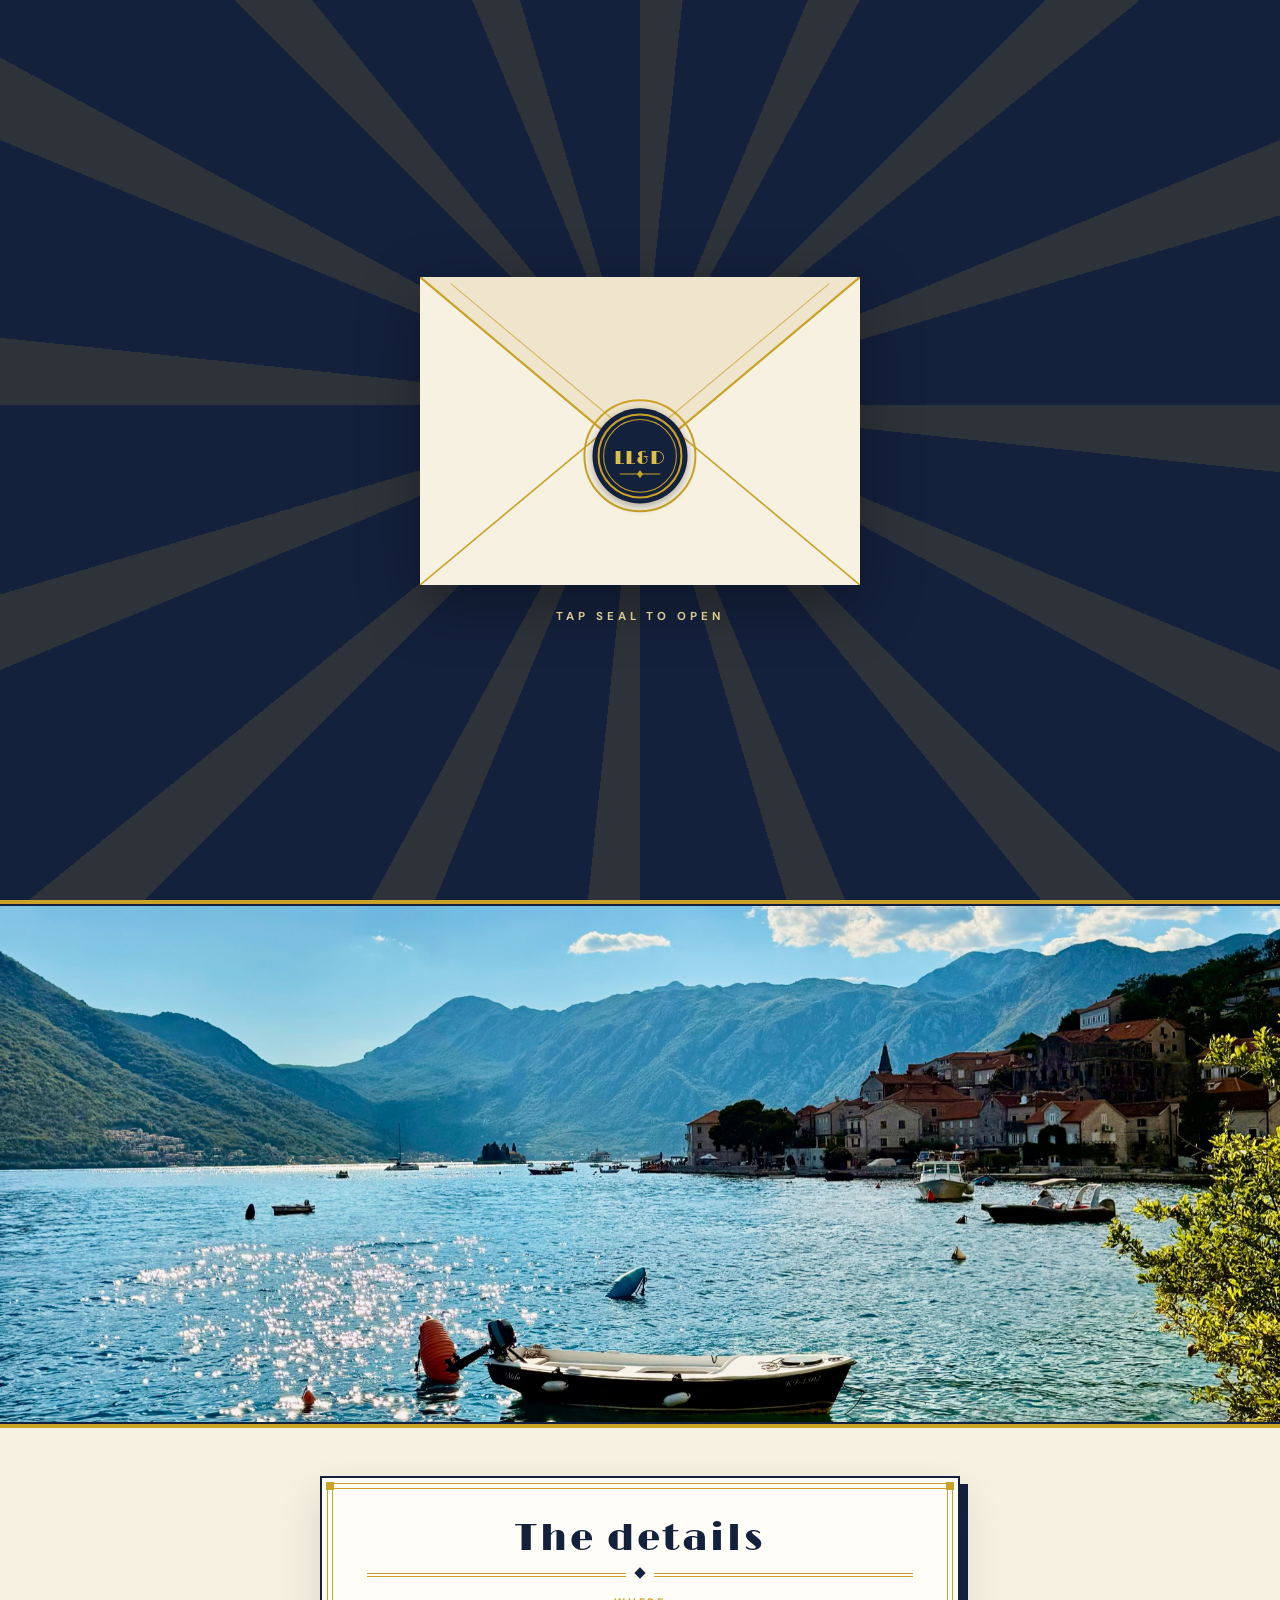
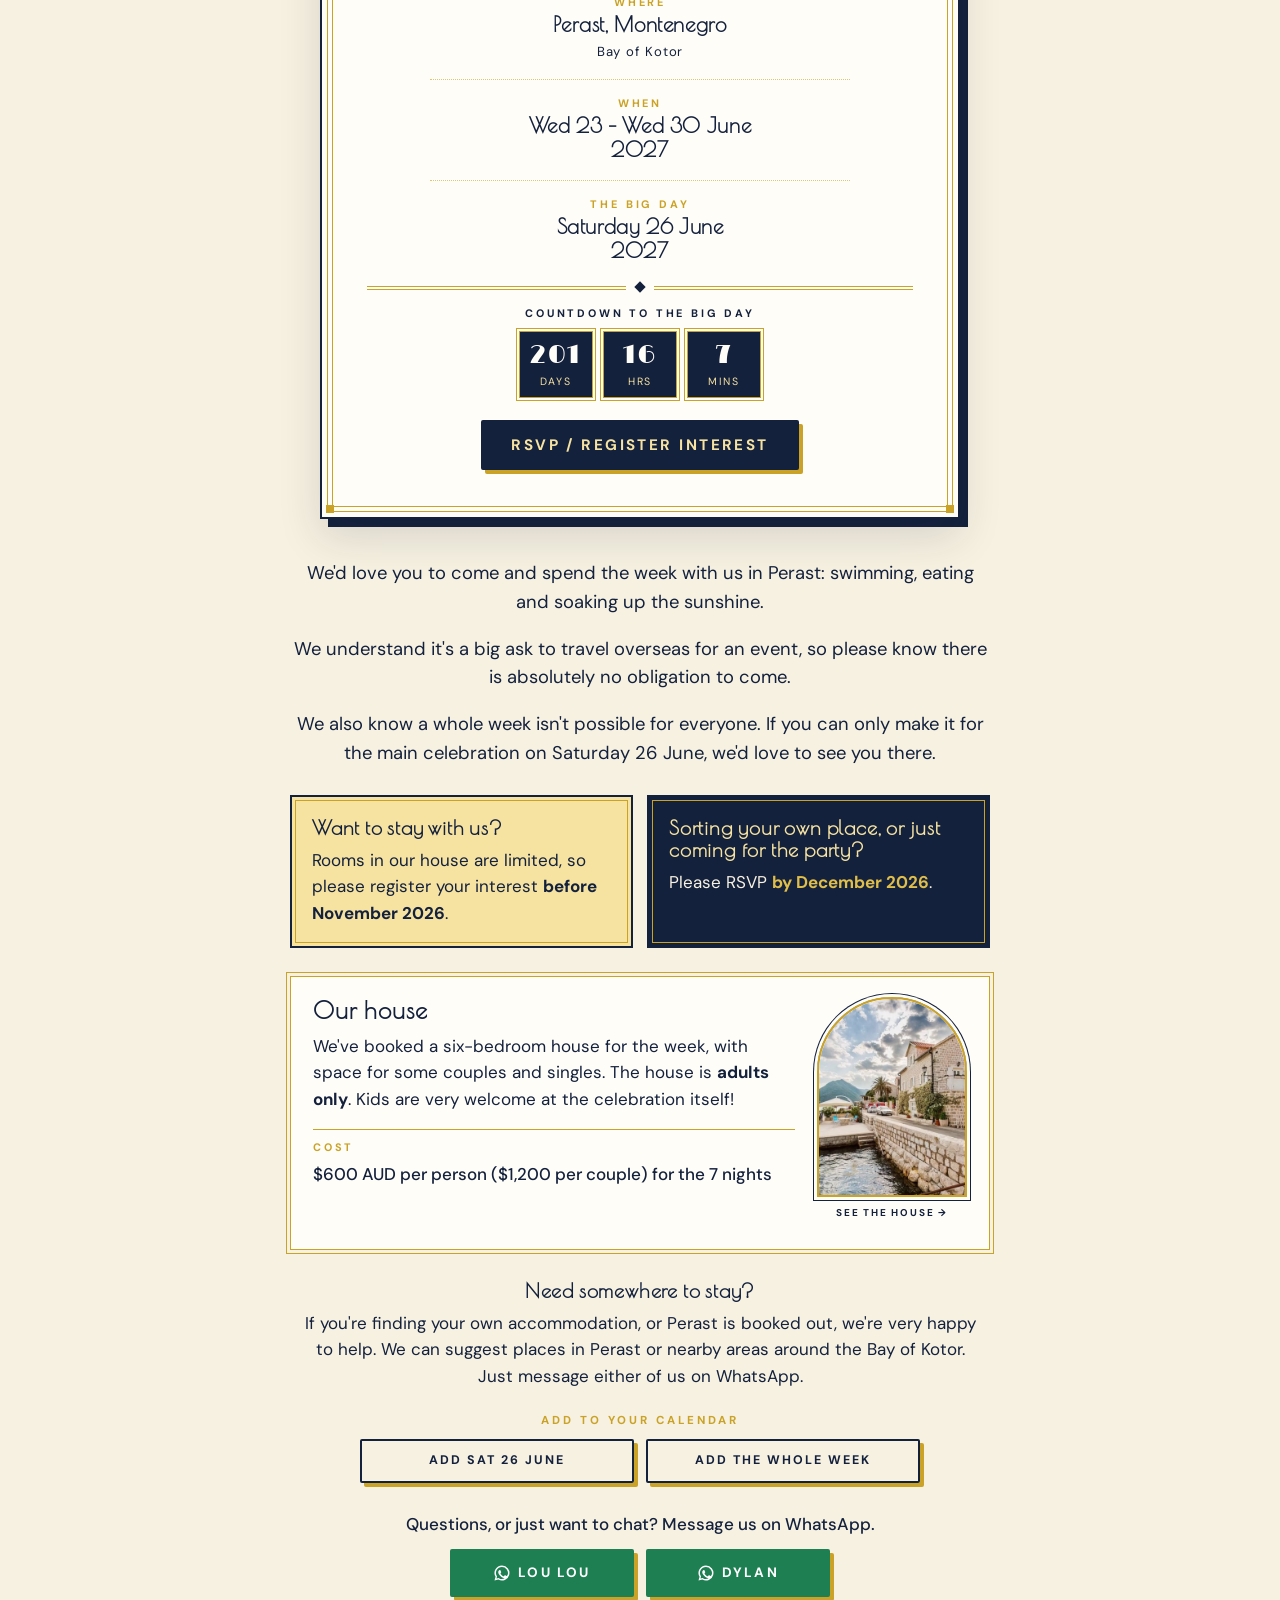
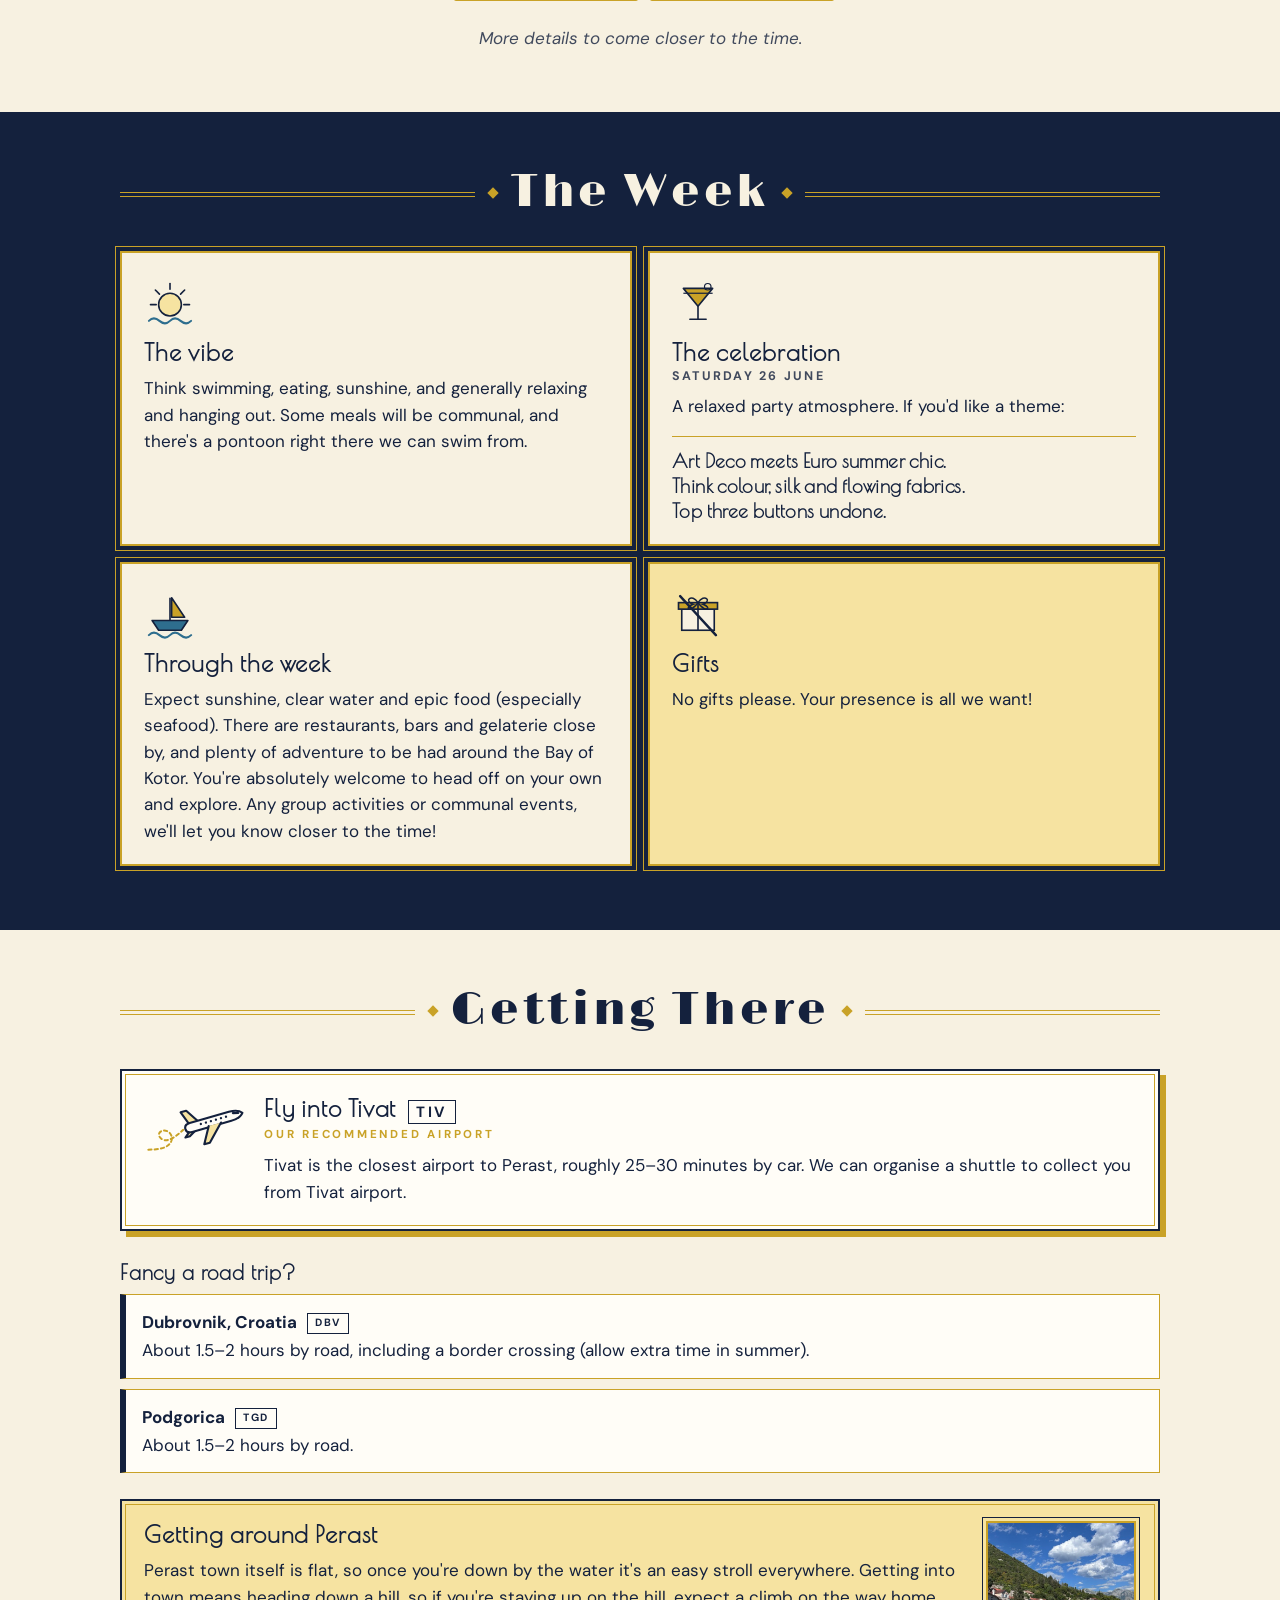
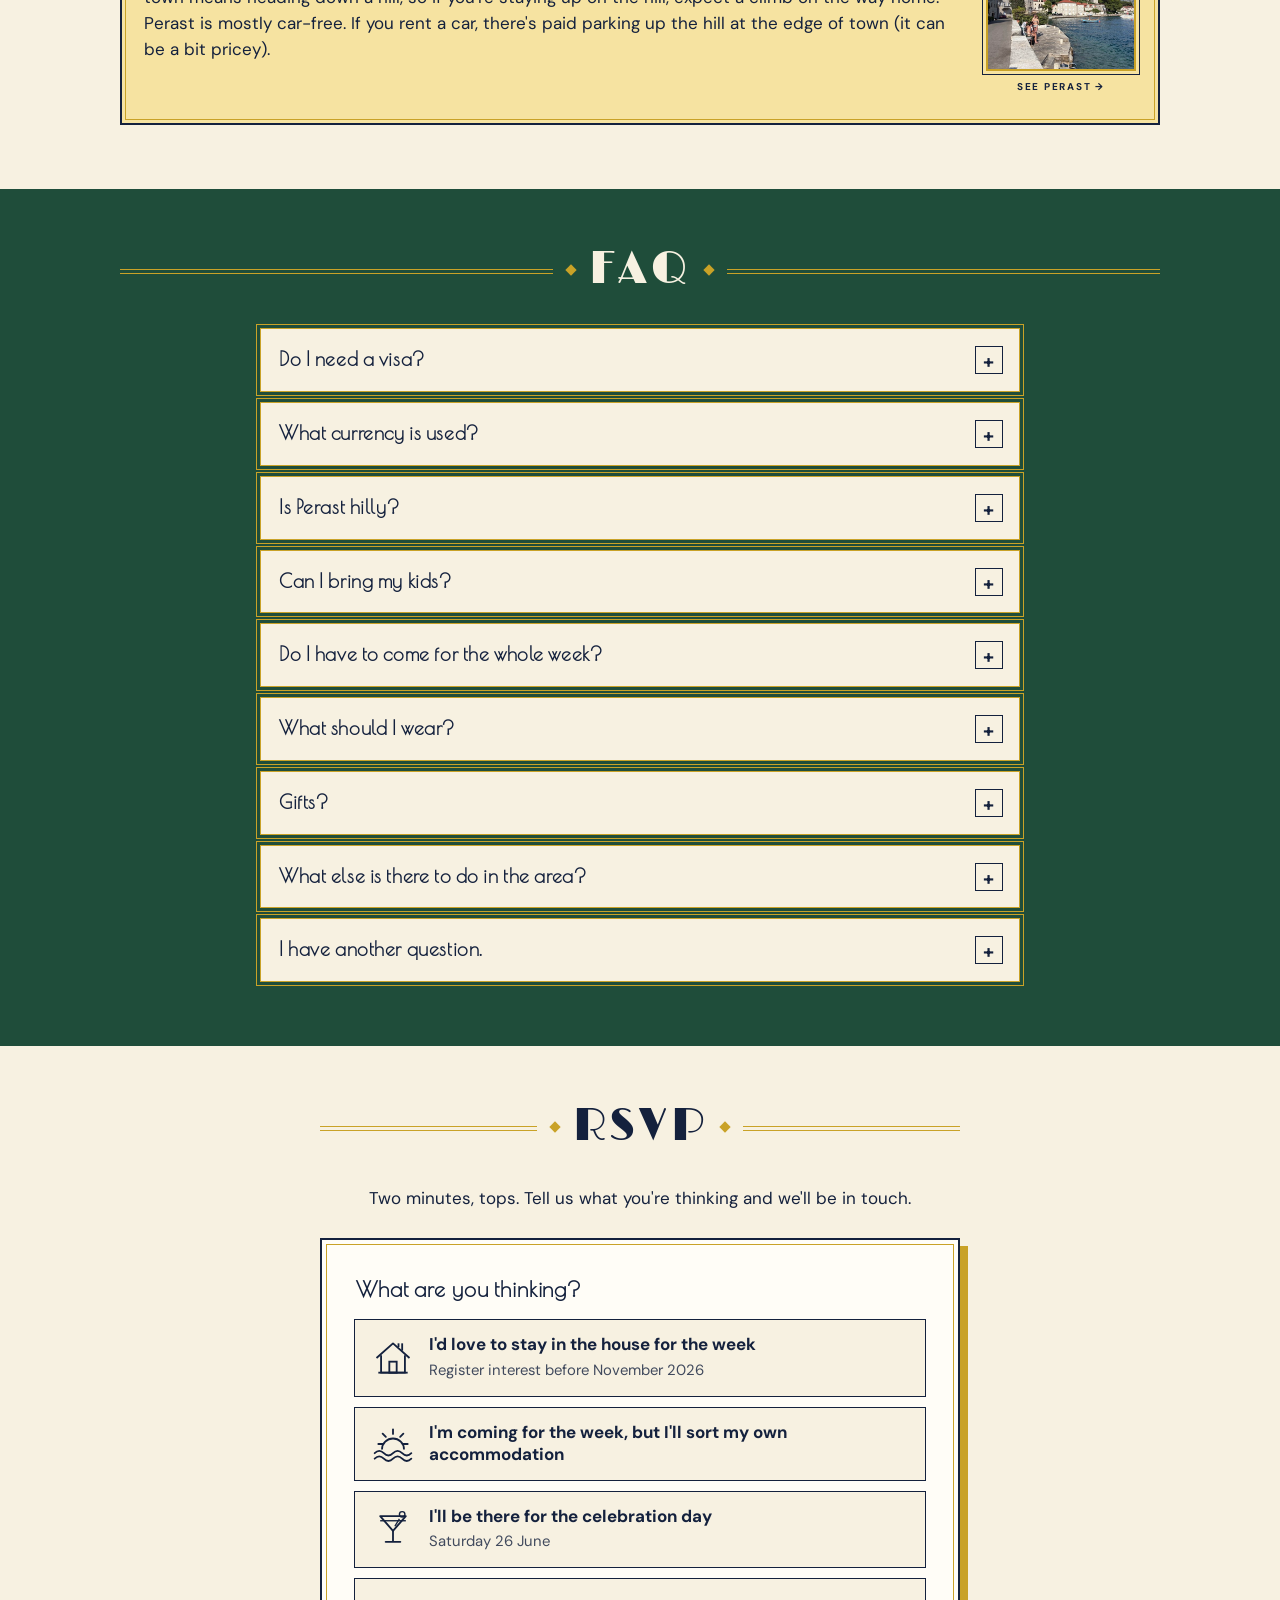
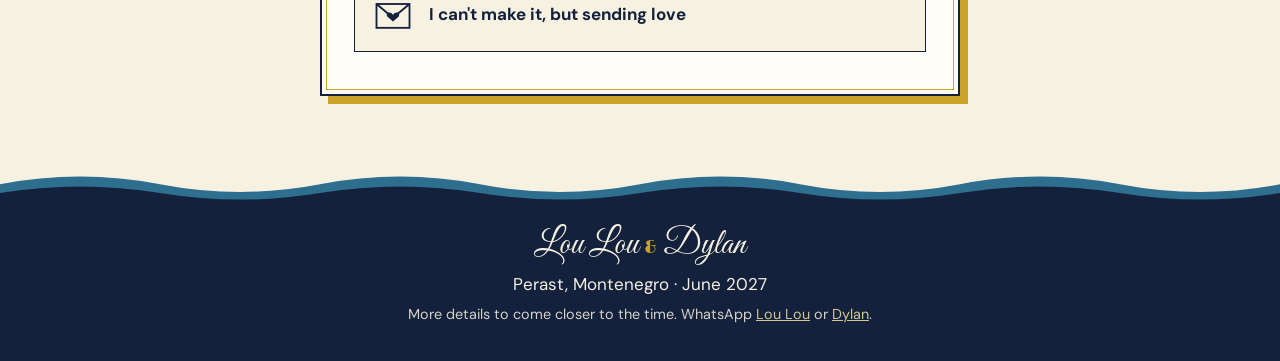
==== commit 6db3bc28: "Plane icon: looping dashed 'bee line' trail Co-Authored-By: Claude Opus 5.5 <noreply@anthropic.com>" ====
--- a/index.html
+++ b/index.html
@@ -21,7 +21,7 @@
   <link rel="preconnect" href="https://fonts.googleapis.com">
   <link rel="preconnect" href="https://fonts.gstatic.com" crossorigin>
   <link href="https://fonts.googleapis.com/css2?family=Great+Vibes&family=Limelight&family=Poiret+One&family=DM+Sans:ital,opsz,wght@0,9..40,400;0,9..40,500;0,9..40,700;1,9..40,400&display=swap" rel="stylesheet">
-  <link rel="stylesheet" href="css/style.css?v=202609251049">
+  <link rel="stylesheet" href="css/style.css?v=202609251052">
 </head>
 <body>
 
@@ -233,10 +233,8 @@
 
       <div class="route-hero">
         <div class="route-badge" aria-hidden="true">
-          <svg viewBox="1 11 60 42">
-            <g fill="none" stroke="var(--gold)" stroke-width="1.6" stroke-linecap="round" stroke-dasharray="3 3">
-              <path d="M3 46 L15 42"/><path d="M5 52 L19 47"/>
-            </g>
+          <svg viewBox="-24 9 86 50">
+            <path d="M-22 56 C-14 56 -4 55 -2 48 C-0.5 42 -7 37.5 -11.5 40.5 C-15.5 43.5 -10 50.5 -3 47 C1.5 45 5 41.5 8 39" fill="none" stroke="var(--gold)" stroke-width="1.7" stroke-linecap="round" stroke-dasharray="2.8 2.6"/>
             <g transform="rotate(-16 32 32)" stroke="var(--navy)" stroke-width="1.8" stroke-linejoin="round" stroke-linecap="round">
               <path d="M13 28 L9 17 L14 17 L21 28" fill="var(--lemon)"/>
               <path d="M13 34 L7 39 L11 39 L18 35" fill="var(--lemon)"/>
@@ -499,9 +497,9 @@
   <a href="#rsvp" class="btn btn-primary">RSVP / Register interest</a>
 </div>
 
-<script src="js/config.js?v=202609251049"></script>
-<script src="js/celebrate.js?v=202609251049"></script>
-<script src="js/envelope.js?v=202609251049"></script>
-<script src="js/main.js?v=202609251049"></script>
+<script src="js/config.js?v=202609251052"></script>
+<script src="js/celebrate.js?v=202609251052"></script>
+<script src="js/envelope.js?v=202609251052"></script>
+<script src="js/main.js?v=202609251052"></script>
 </body>
 </html>
--- a/css/style.css
+++ b/css/style.css
@@ -565,4 +565,4 @@
 /* Cover card: "and you're invited!" */
 .hero-invited { font-family: var(--script); font-size: clamp(1.9rem, 8vw, 2.5rem); line-height: 1.1; color: var(--gold); margin: 8px 0 0; }
 .hero-cover .hero-sub { margin-bottom: 0; }
-.route-badge { width: 78px; height: 56px; }
+.route-badge { width: 100px; height: 58px; }
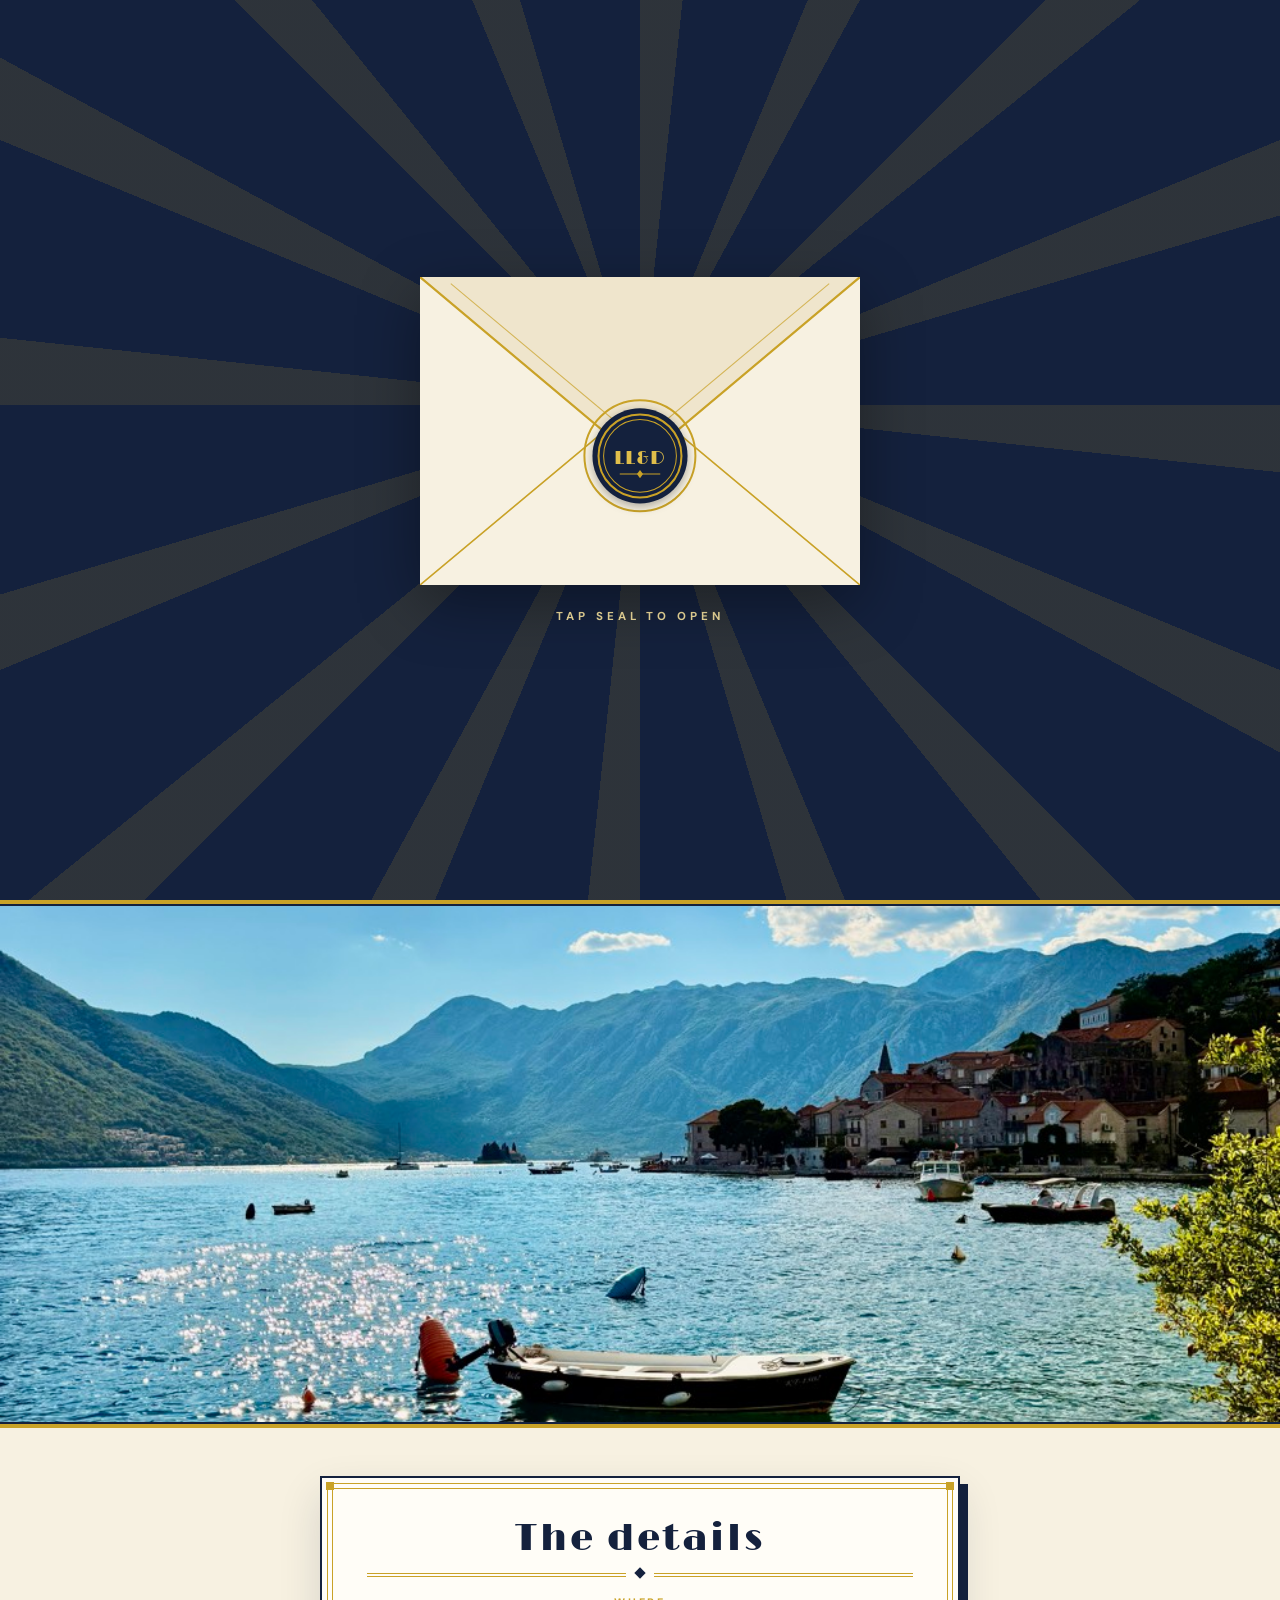
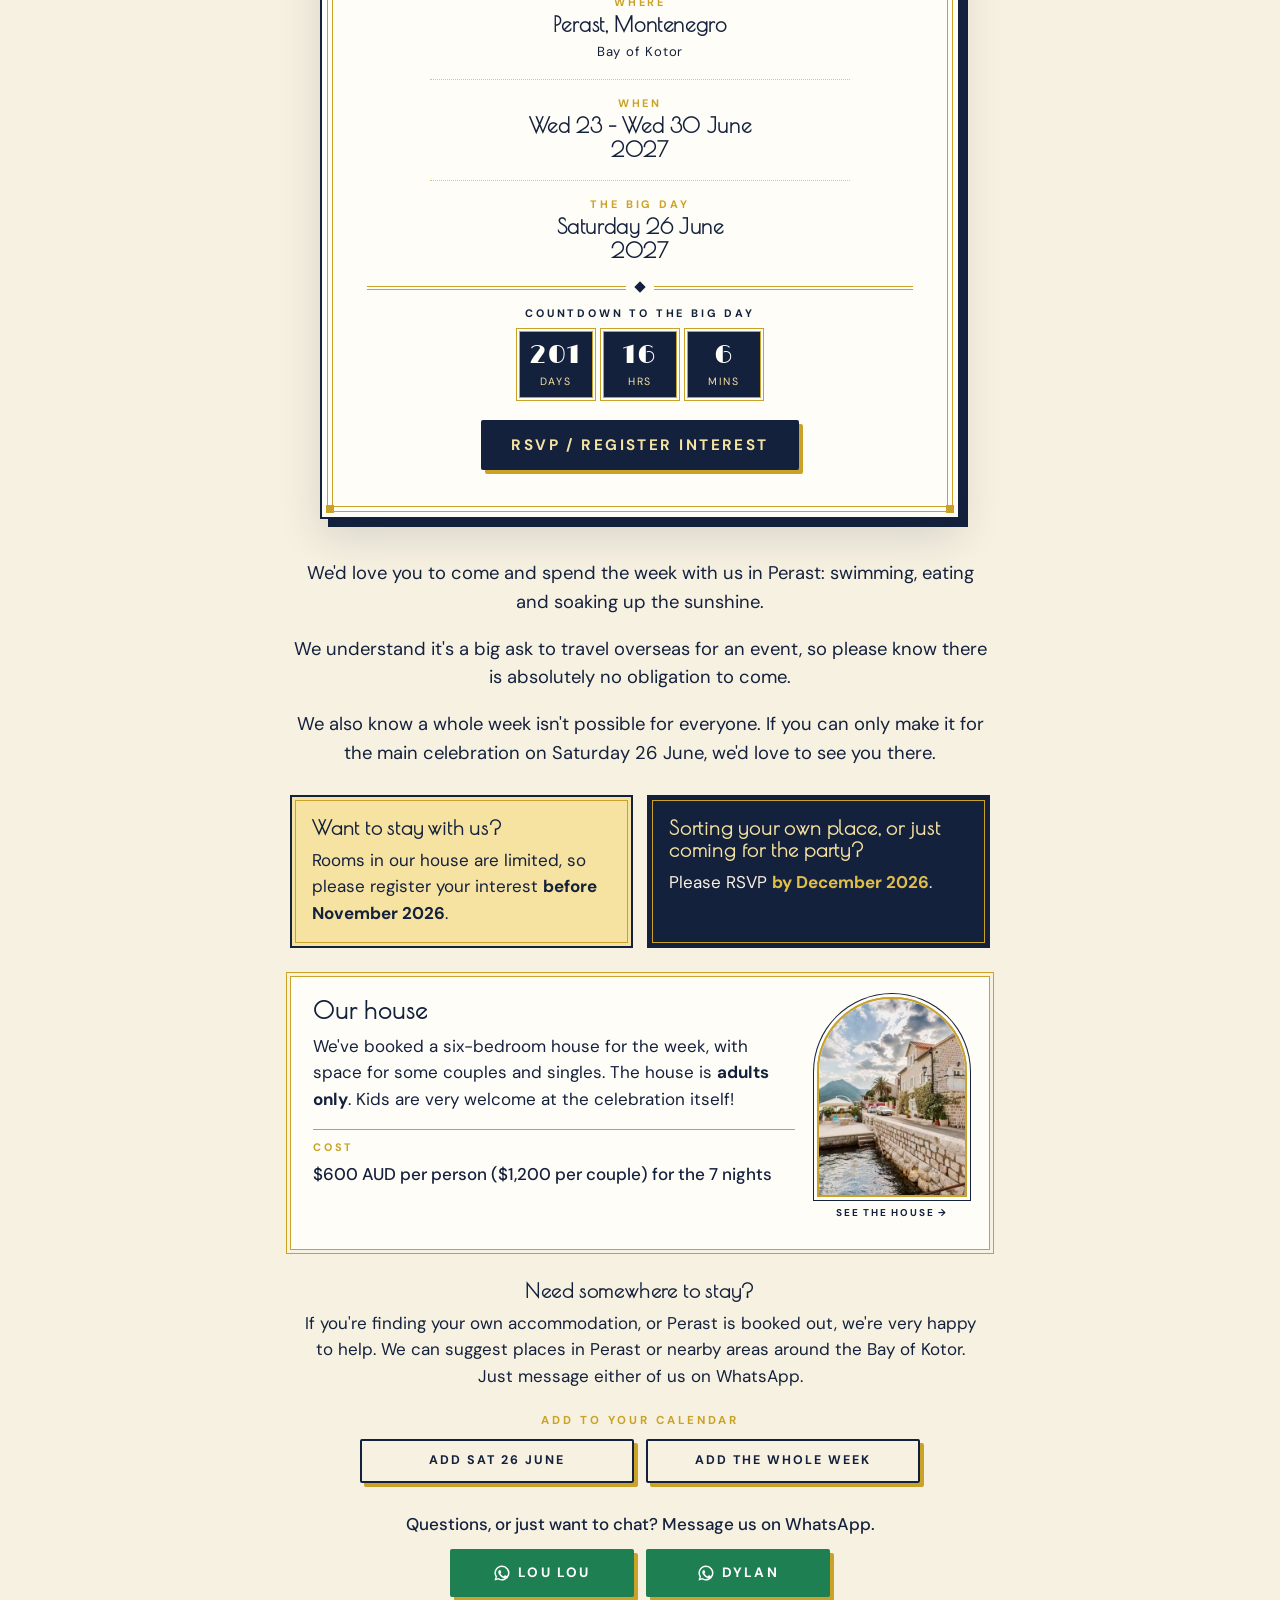
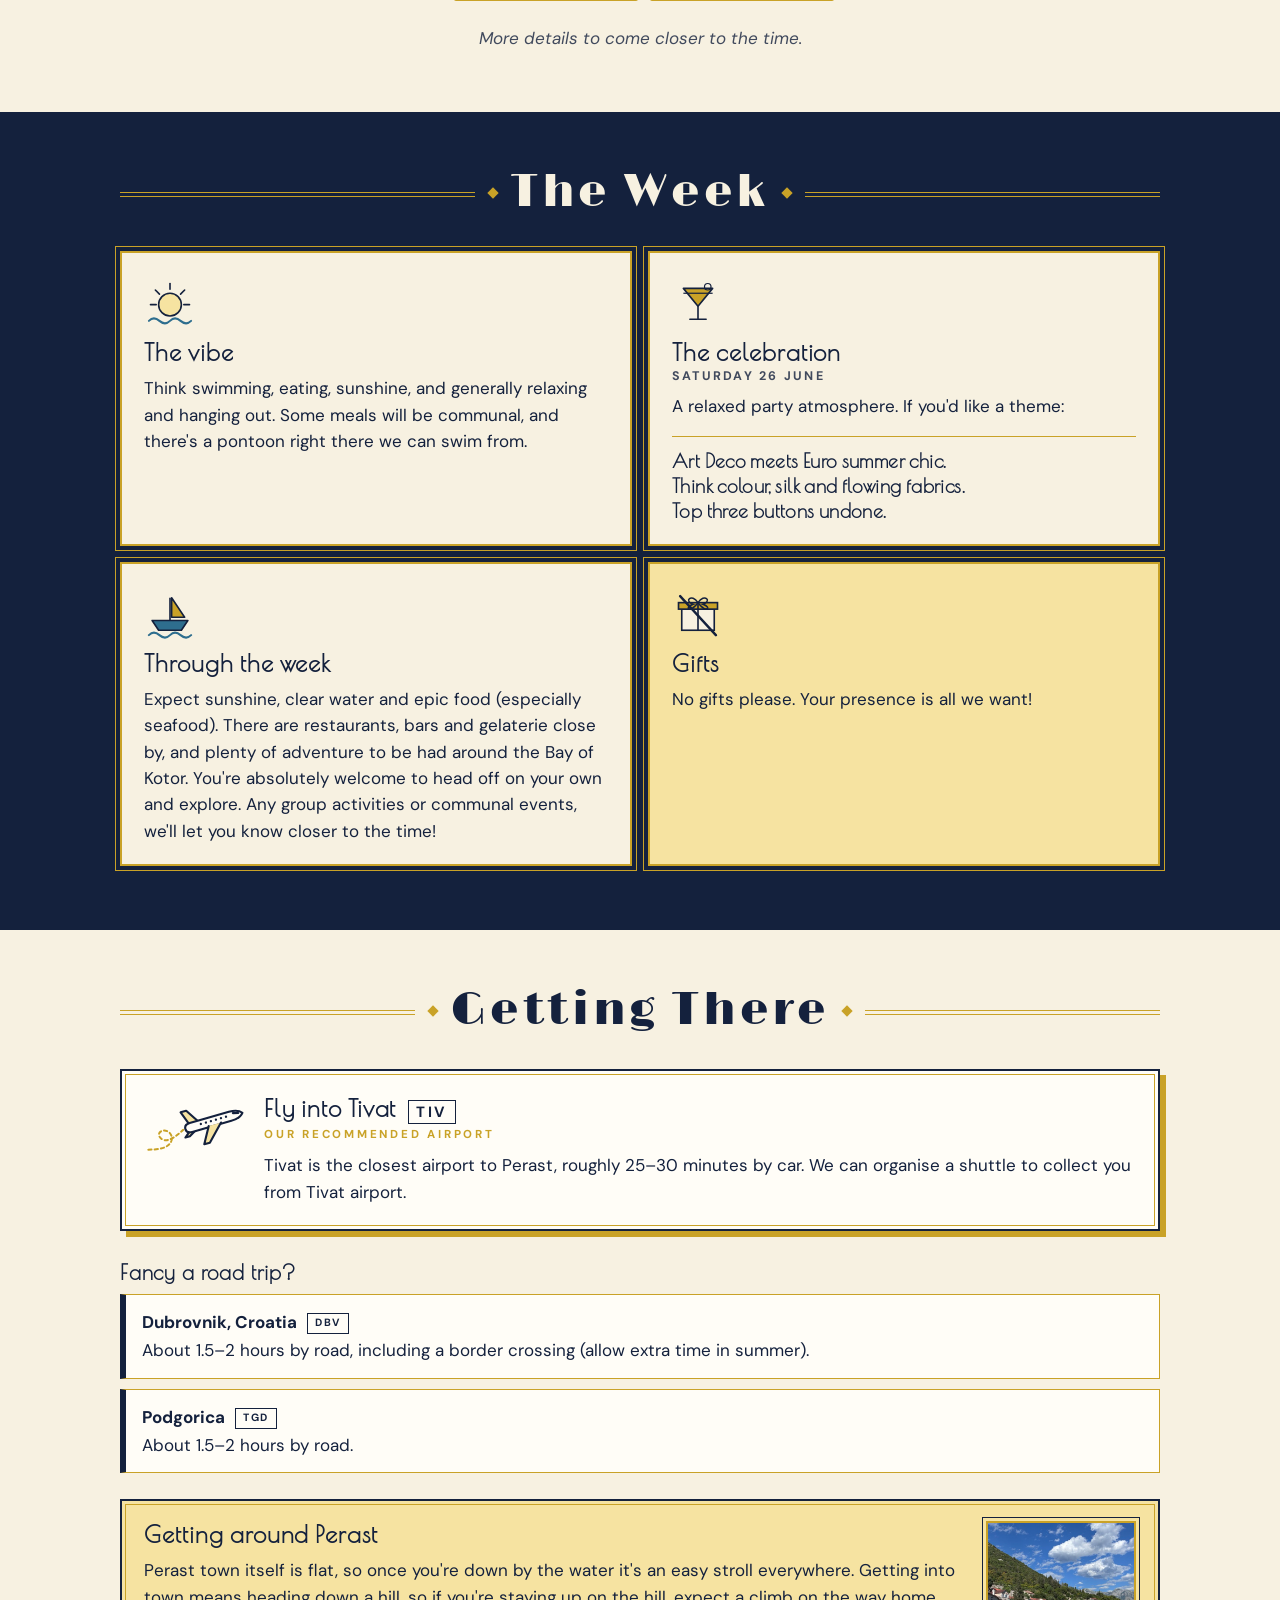
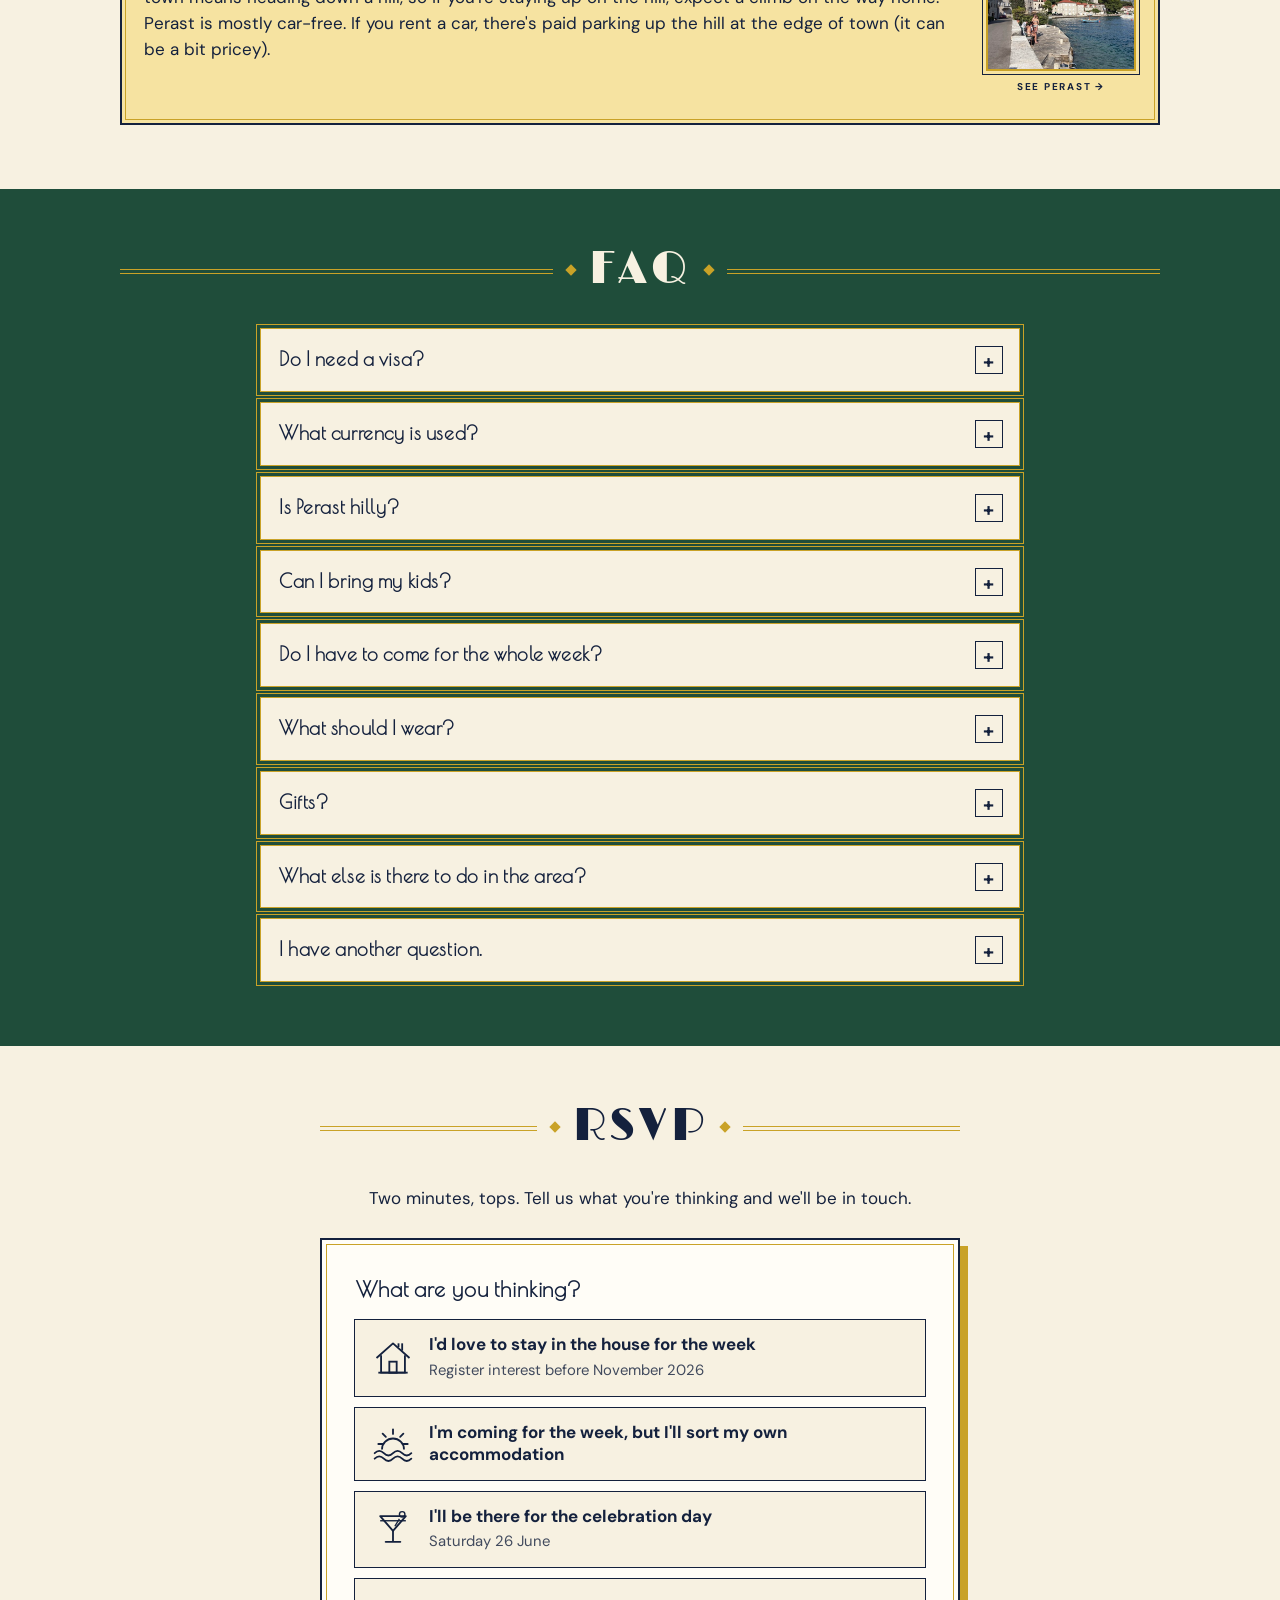
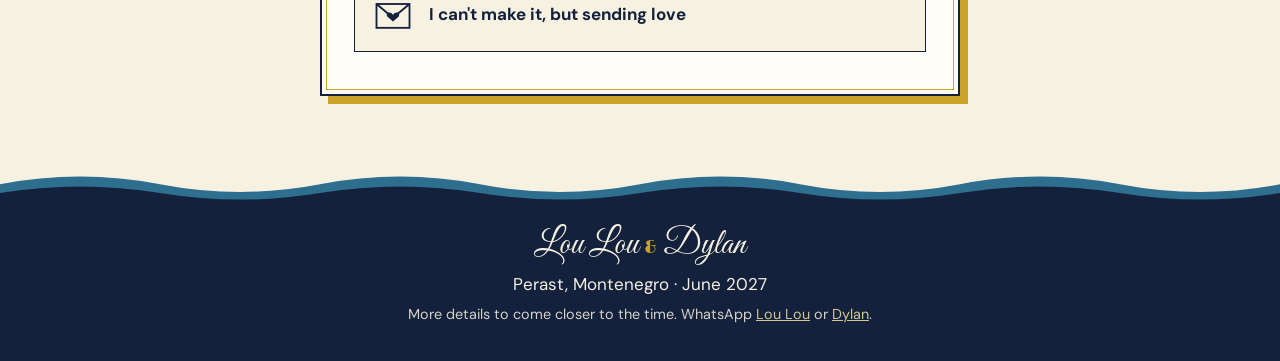
==== commit ed8a51be: "Optional Google Sheet copy of each RSVP (Apps Script in tools/, off until SHEET_URL is set) Co-Autho" ====
--- a/index.html
+++ b/index.html
@@ -10,9 +10,10 @@
   <meta property="og:type" content="website">
   <meta property="og:url" content="https://montenegroni.site/">
   <link rel="canonical" href="https://montenegroni.site/">
-  <meta property="og:title" content="Lou Lou &amp; Dylan — Save the Date">
-  <meta property="og:description" content="We're eloping… and then we're throwing a party. Perast, Montenegro · 23–30 June 2027 · Celebration Sat 26 June.">
-  <meta property="og:image" content="https://montenegroni.site/assets/og-image.png">
+  <meta property="og:title" content="Tap the seal to open">
+  <meta property="og:description" content="Something has arrived for you from Perast…">
+  <meta property="og:image" content="https://montenegroni.site/assets/og-envelope.png">
+  <meta property="og:image:alt" content="A sealed envelope with an LL &amp; D wax seal">
   <meta property="og:image:width" content="1200">
   <meta property="og:image:height" content="630">
   <meta name="twitter:card" content="summary_large_image">
@@ -21,7 +22,7 @@
   <link rel="preconnect" href="https://fonts.googleapis.com">
   <link rel="preconnect" href="https://fonts.gstatic.com" crossorigin>
   <link href="https://fonts.googleapis.com/css2?family=Great+Vibes&family=Limelight&family=Poiret+One&family=DM+Sans:ital,opsz,wght@0,9..40,400;0,9..40,500;0,9..40,700;1,9..40,400&display=swap" rel="stylesheet">
-  <link rel="stylesheet" href="css/style.css?v=202609251052">
+  <link rel="stylesheet" href="css/style.css?v=202609251863">
 </head>
 <body>
 
@@ -497,9 +498,9 @@
   <a href="#rsvp" class="btn btn-primary">RSVP / Register interest</a>
 </div>
 
-<script src="js/config.js?v=202609251052"></script>
-<script src="js/celebrate.js?v=202609251052"></script>
-<script src="js/envelope.js?v=202609251052"></script>
-<script src="js/main.js?v=202609251052"></script>
+<script src="js/config.js?v=202609251863"></script>
+<script src="js/celebrate.js?v=202609251863"></script>
+<script src="js/envelope.js?v=202609251863"></script>
+<script src="js/main.js?v=202609251863"></script>
 </body>
 </html>
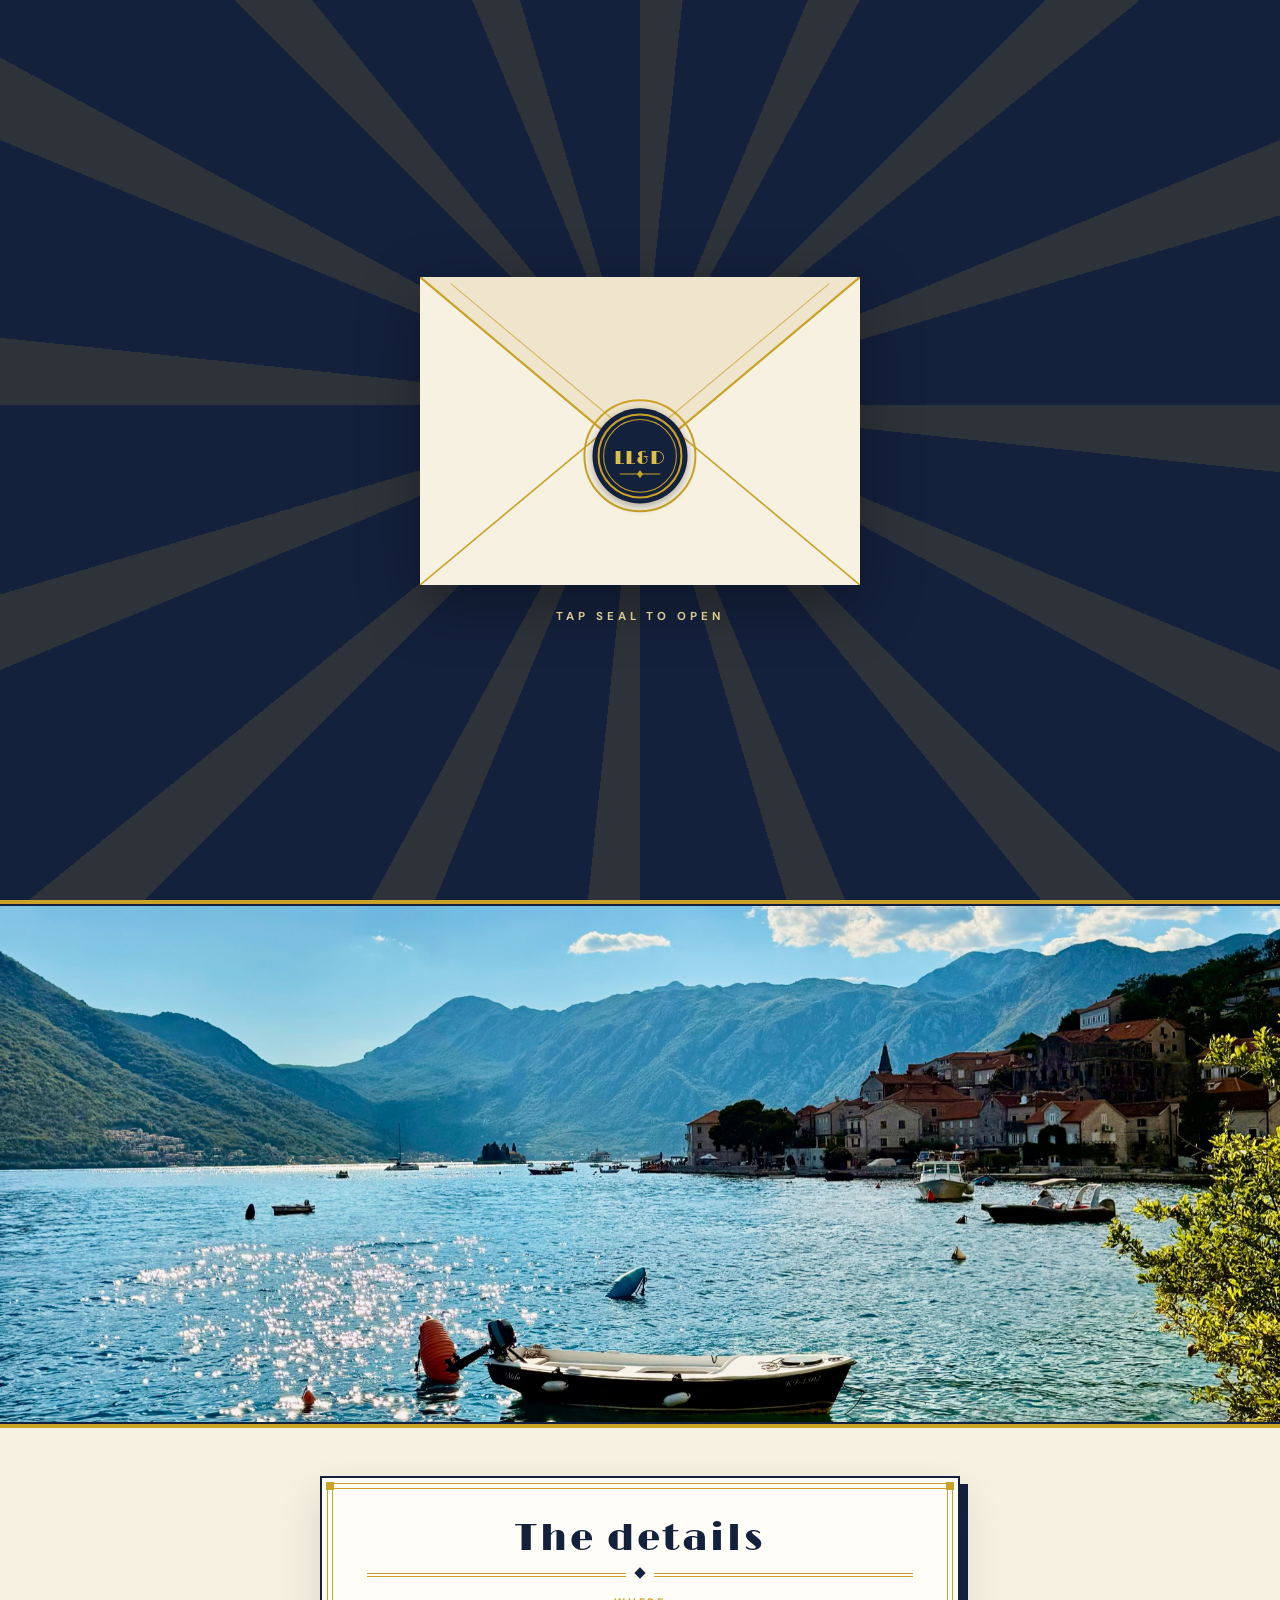
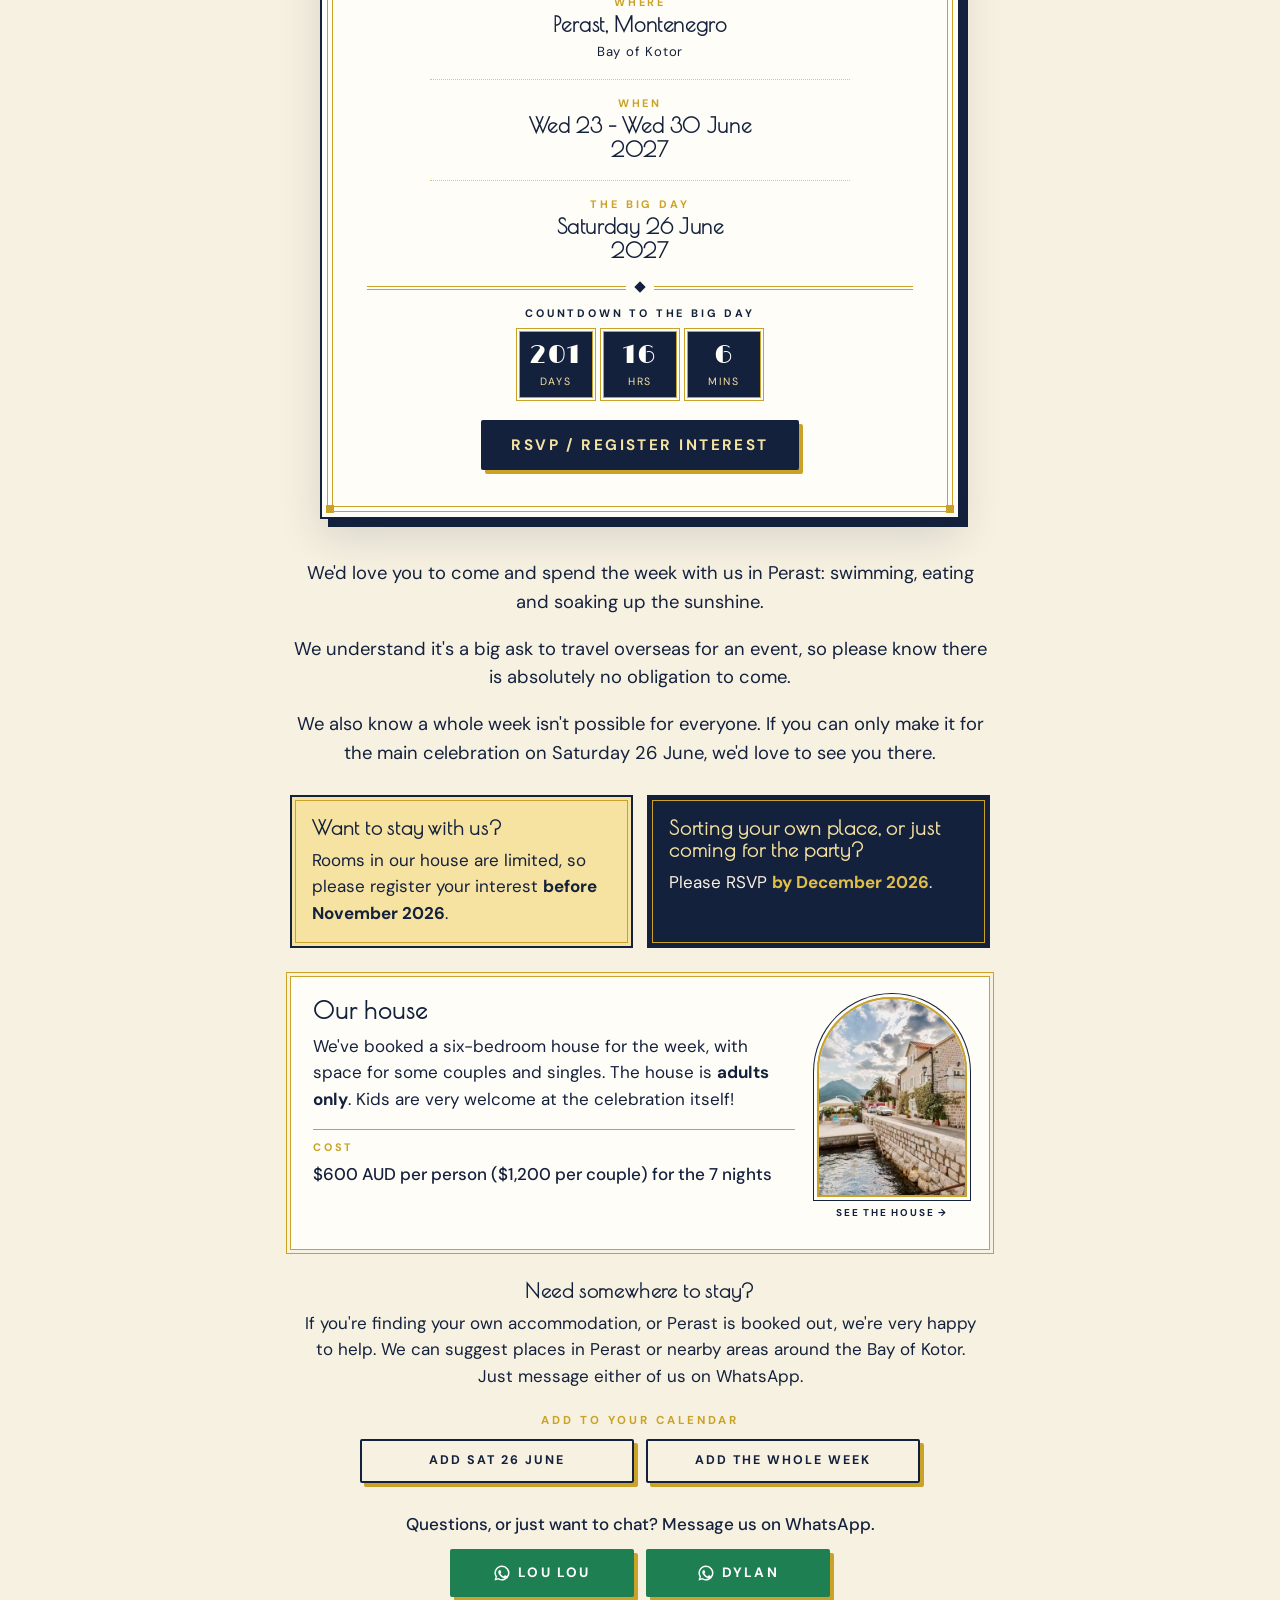
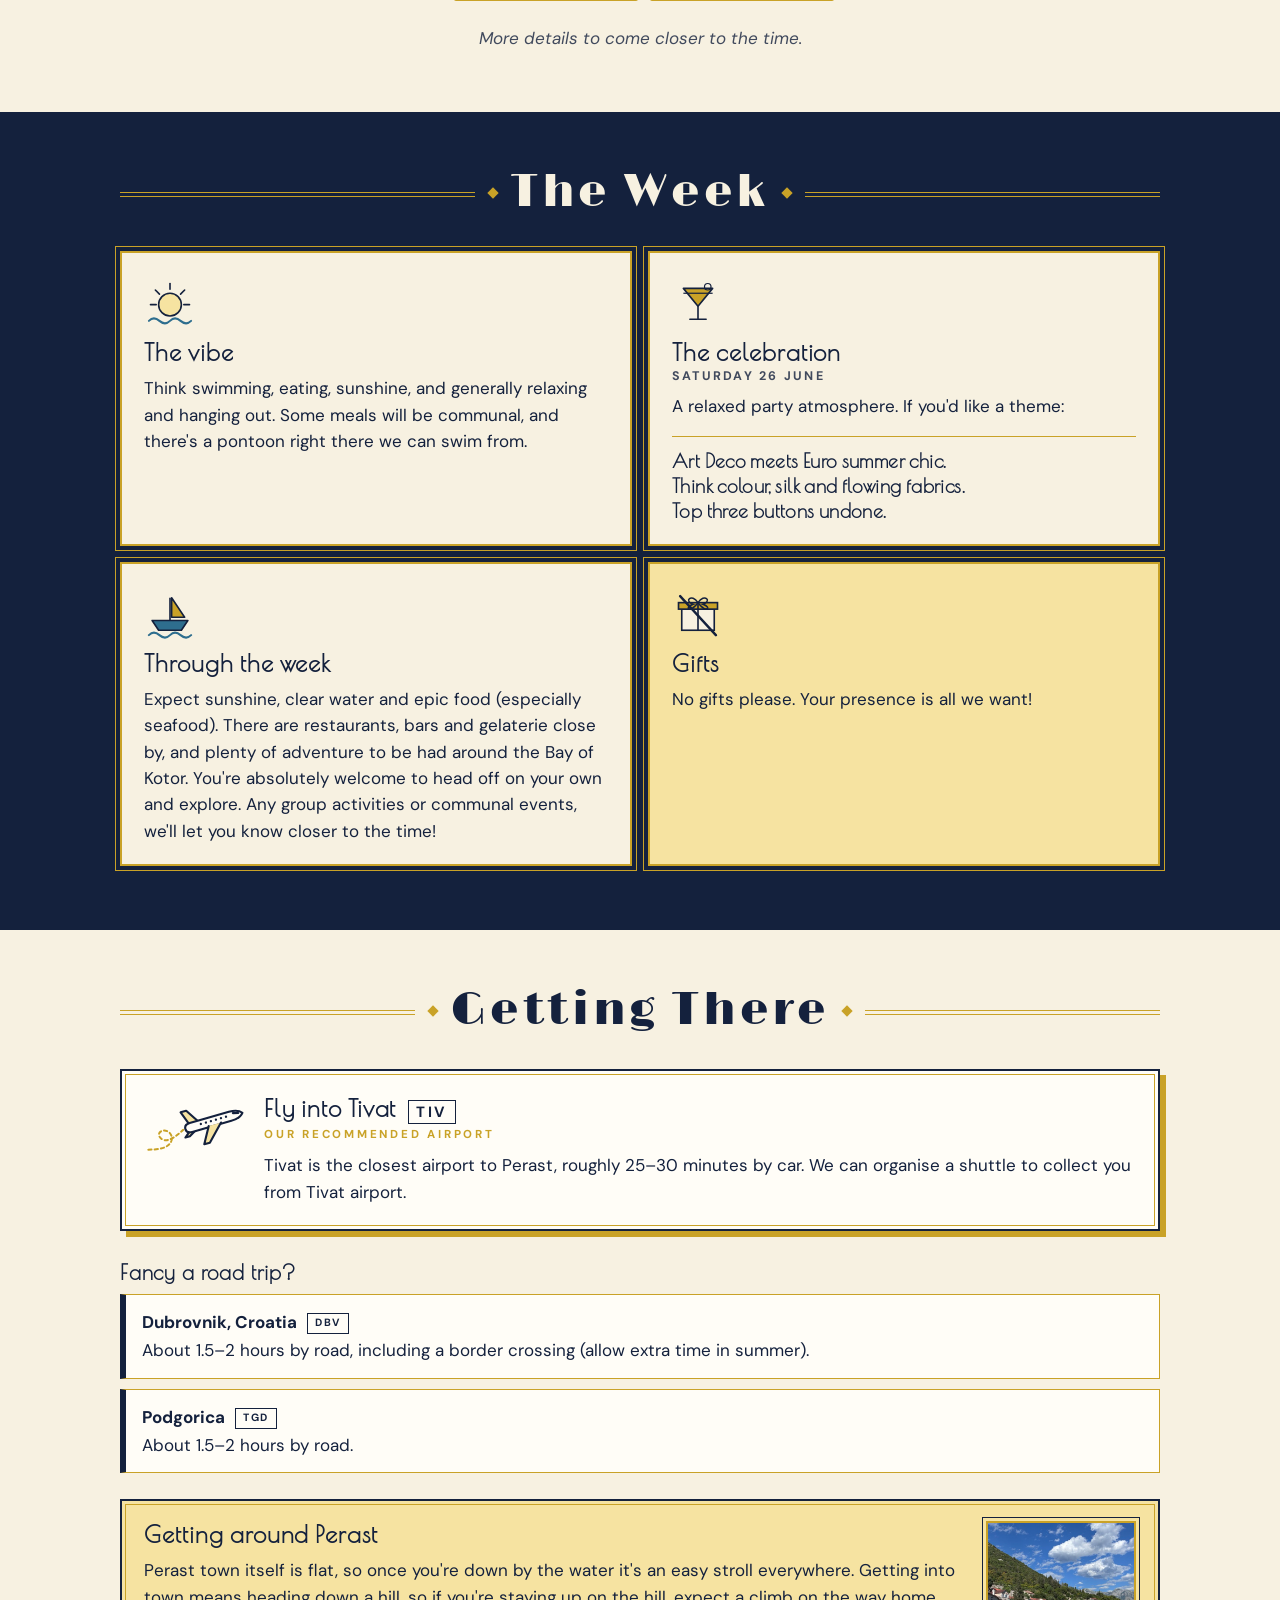
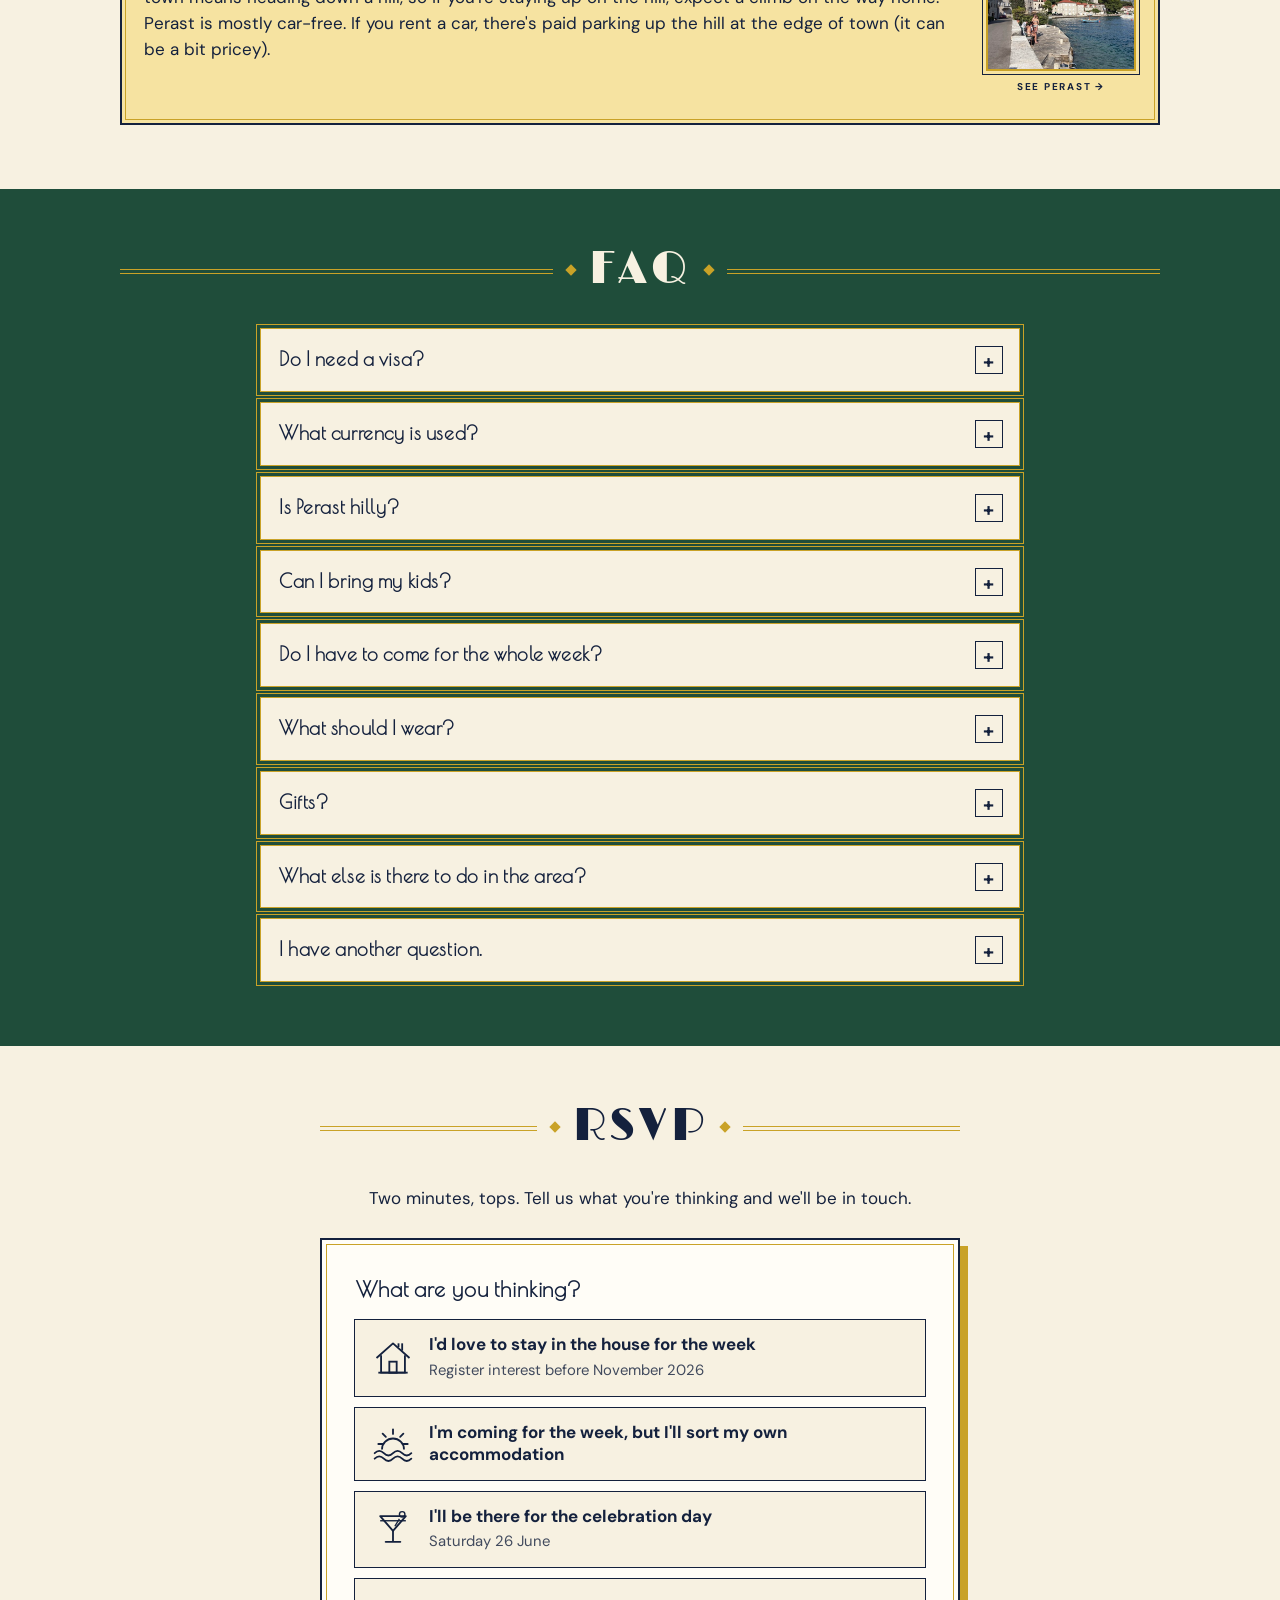
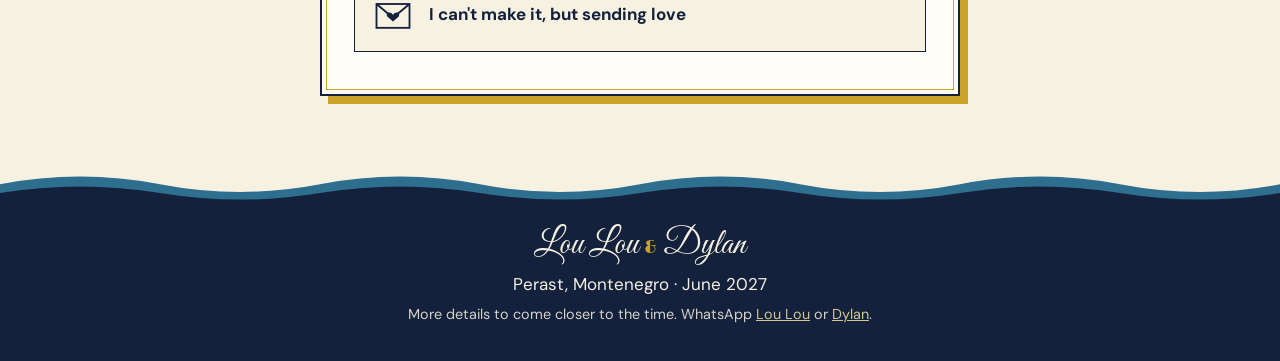
==== commit 61ce097c: "Connect RSVPs to the Google Sheet Co-Authored-By: Claude Opus 5.5 <noreply@anthropic.com>" ====
--- a/index.html
+++ b/index.html
@@ -22,7 +22,7 @@
   <link rel="preconnect" href="https://fonts.googleapis.com">
   <link rel="preconnect" href="https://fonts.gstatic.com" crossorigin>
   <link href="https://fonts.googleapis.com/css2?family=Great+Vibes&family=Limelight&family=Poiret+One&family=DM+Sans:ital,opsz,wght@0,9..40,400;0,9..40,500;0,9..40,700;1,9..40,400&display=swap" rel="stylesheet">
-  <link rel="stylesheet" href="css/style.css?v=202609251863">
+  <link rel="stylesheet" href="css/style.css?v=202609251871">
 </head>
 <body>
 
@@ -498,9 +498,9 @@
   <a href="#rsvp" class="btn btn-primary">RSVP / Register interest</a>
 </div>
 
-<script src="js/config.js?v=202609251863"></script>
-<script src="js/celebrate.js?v=202609251863"></script>
-<script src="js/envelope.js?v=202609251863"></script>
-<script src="js/main.js?v=202609251863"></script>
+<script src="js/config.js?v=202609251871"></script>
+<script src="js/celebrate.js?v=202609251871"></script>
+<script src="js/envelope.js?v=202609251871"></script>
+<script src="js/main.js?v=202609251871"></script>
 </body>
 </html>
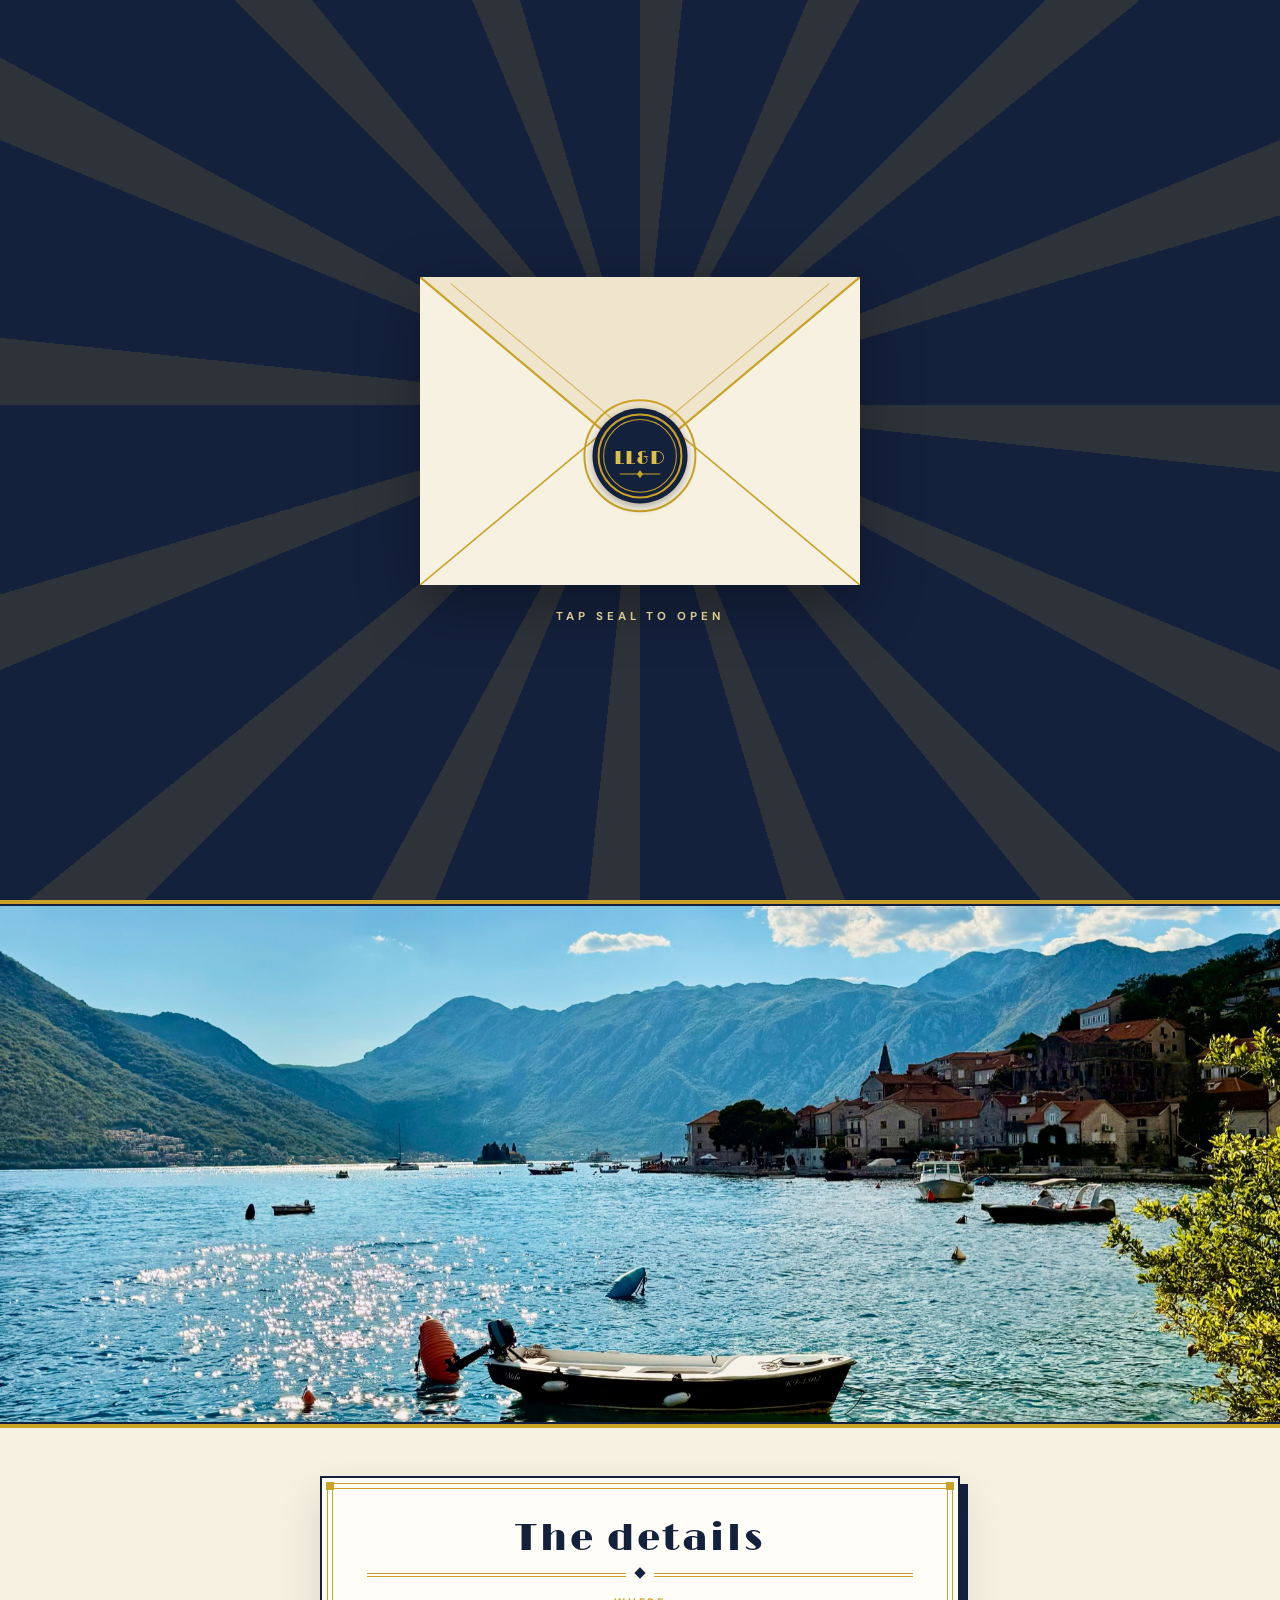
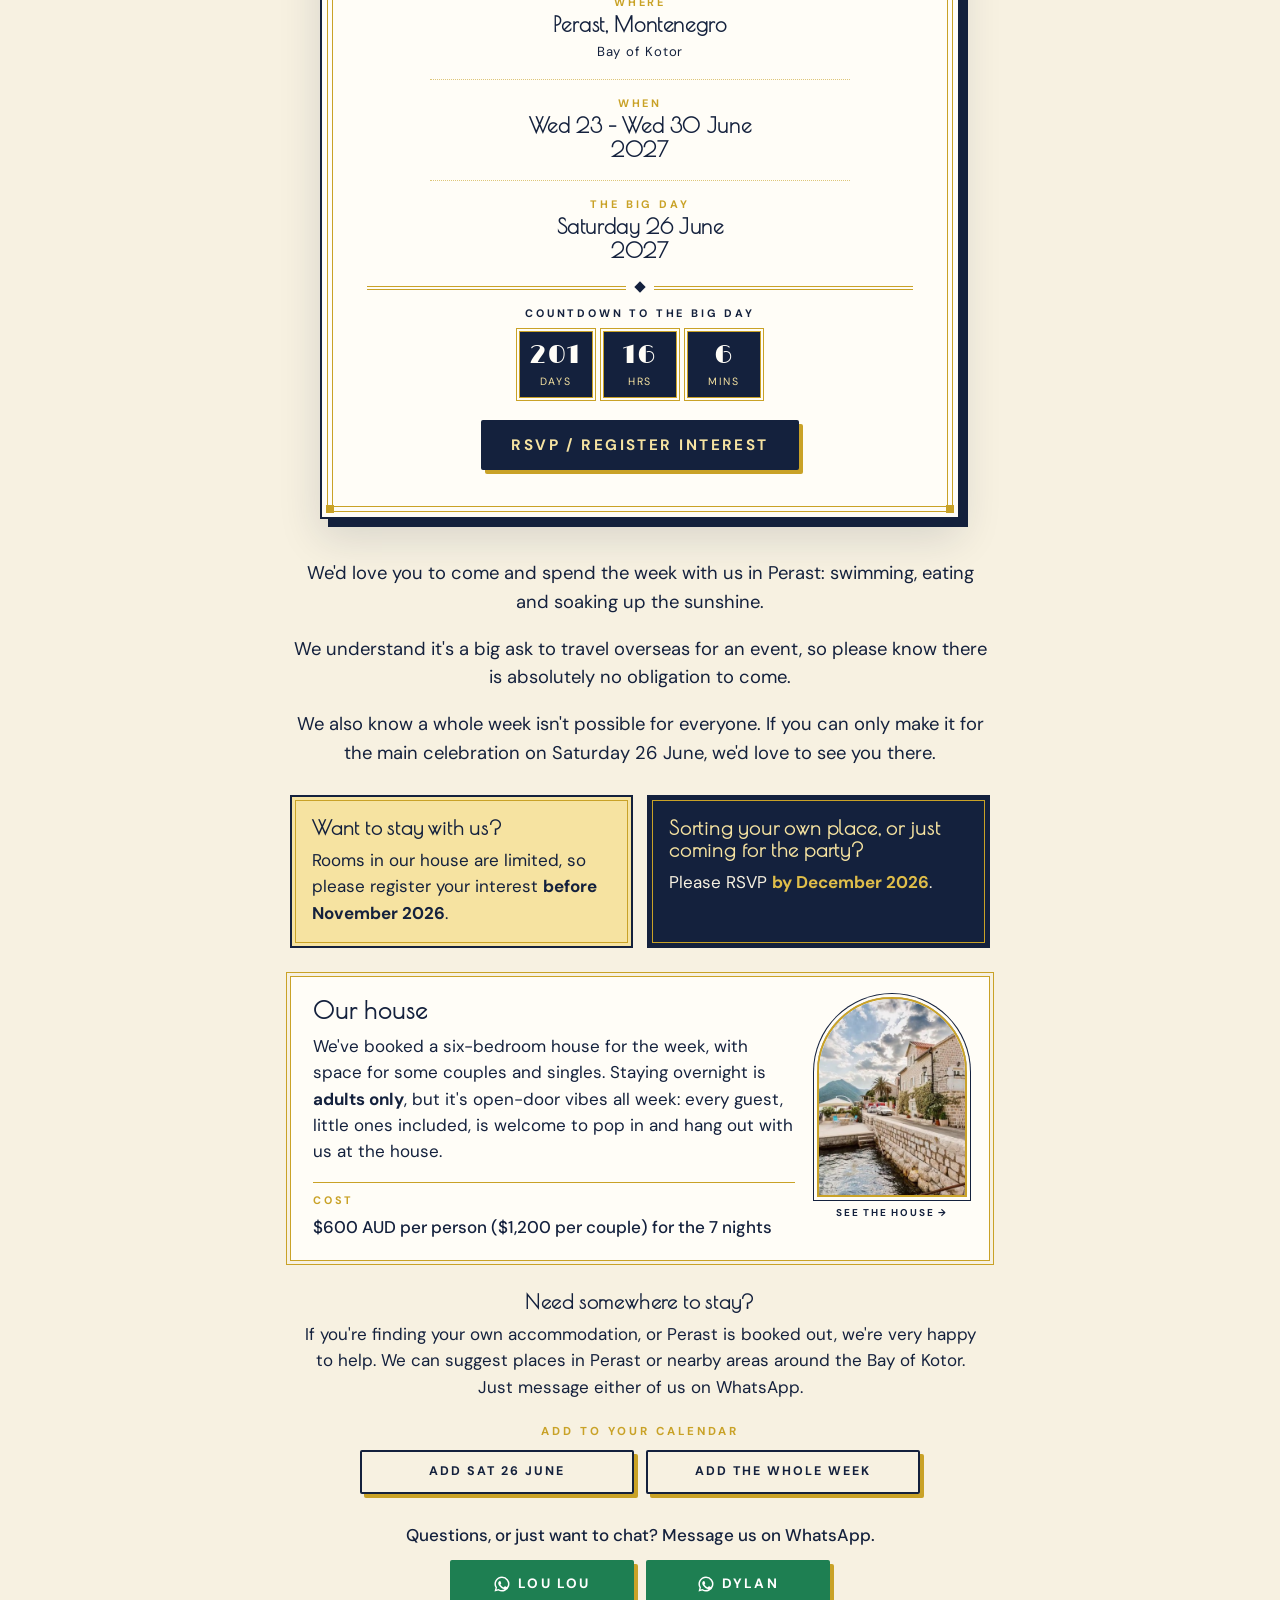
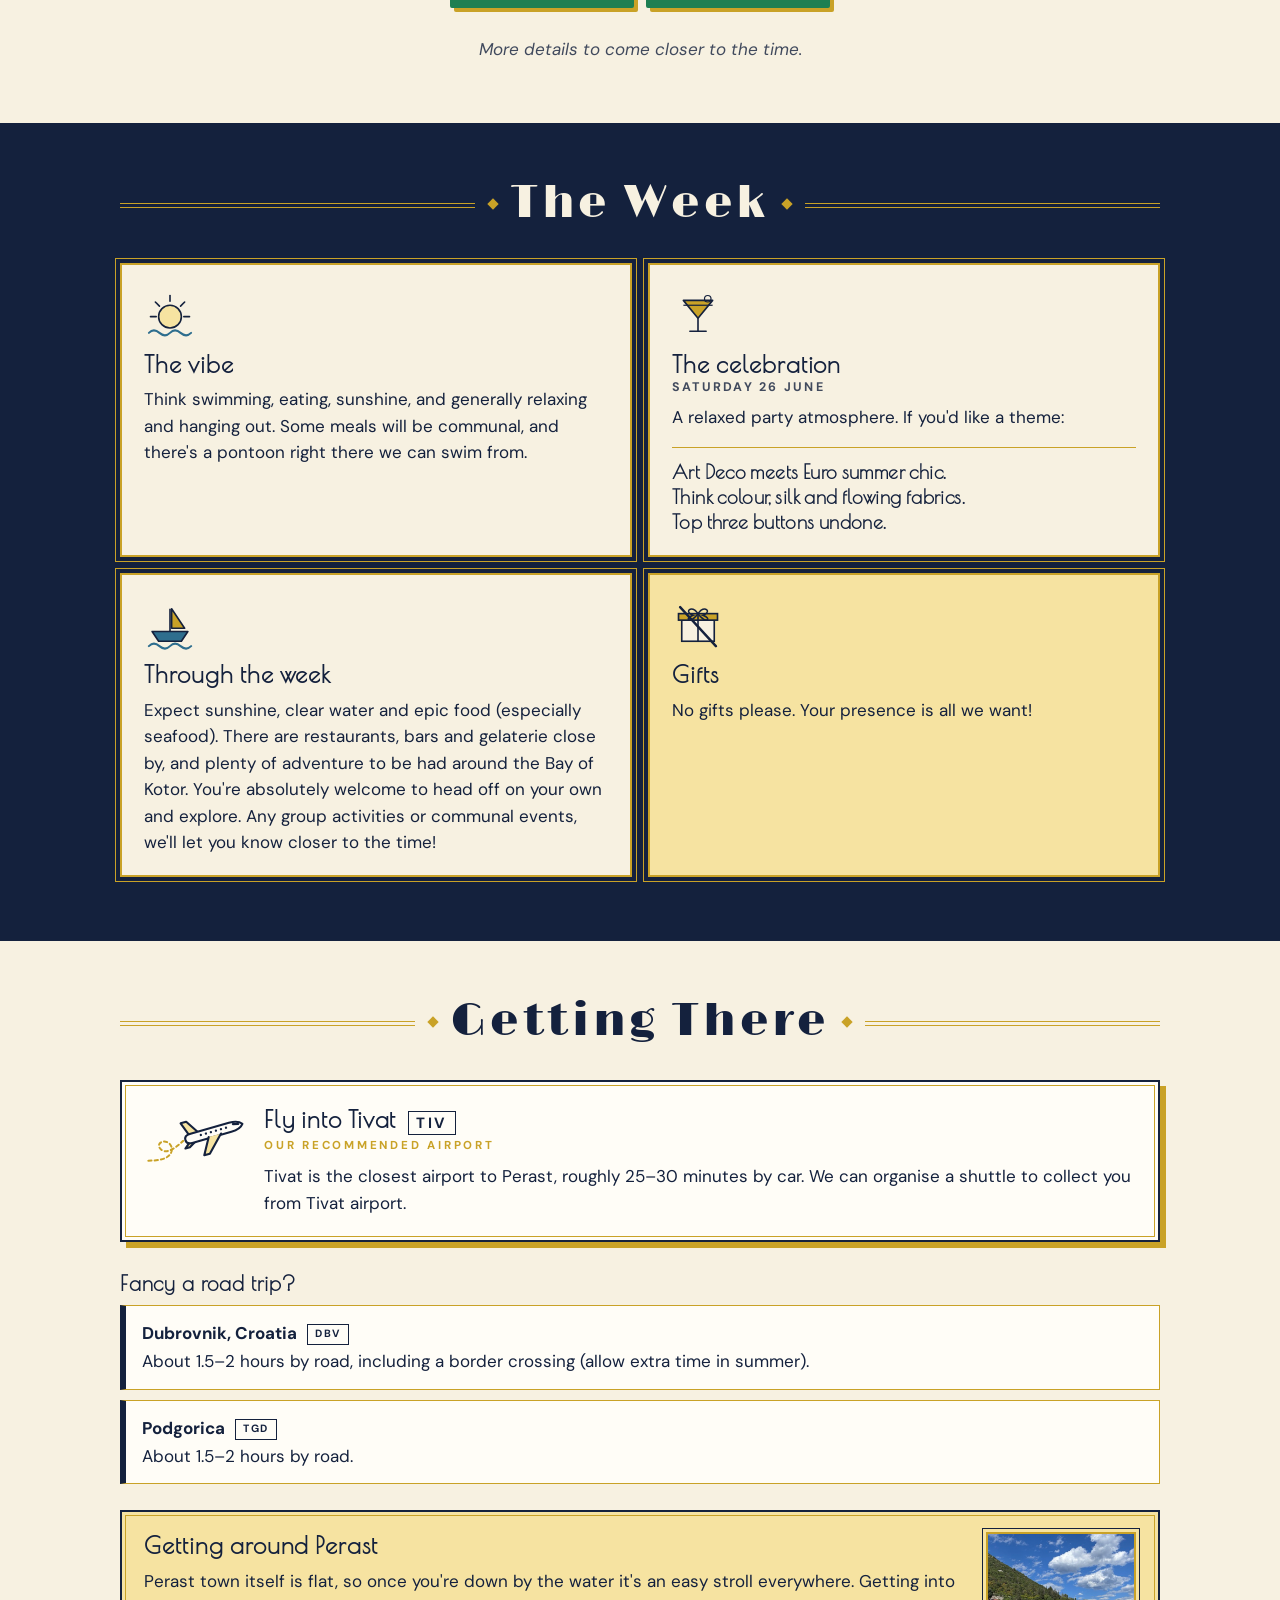
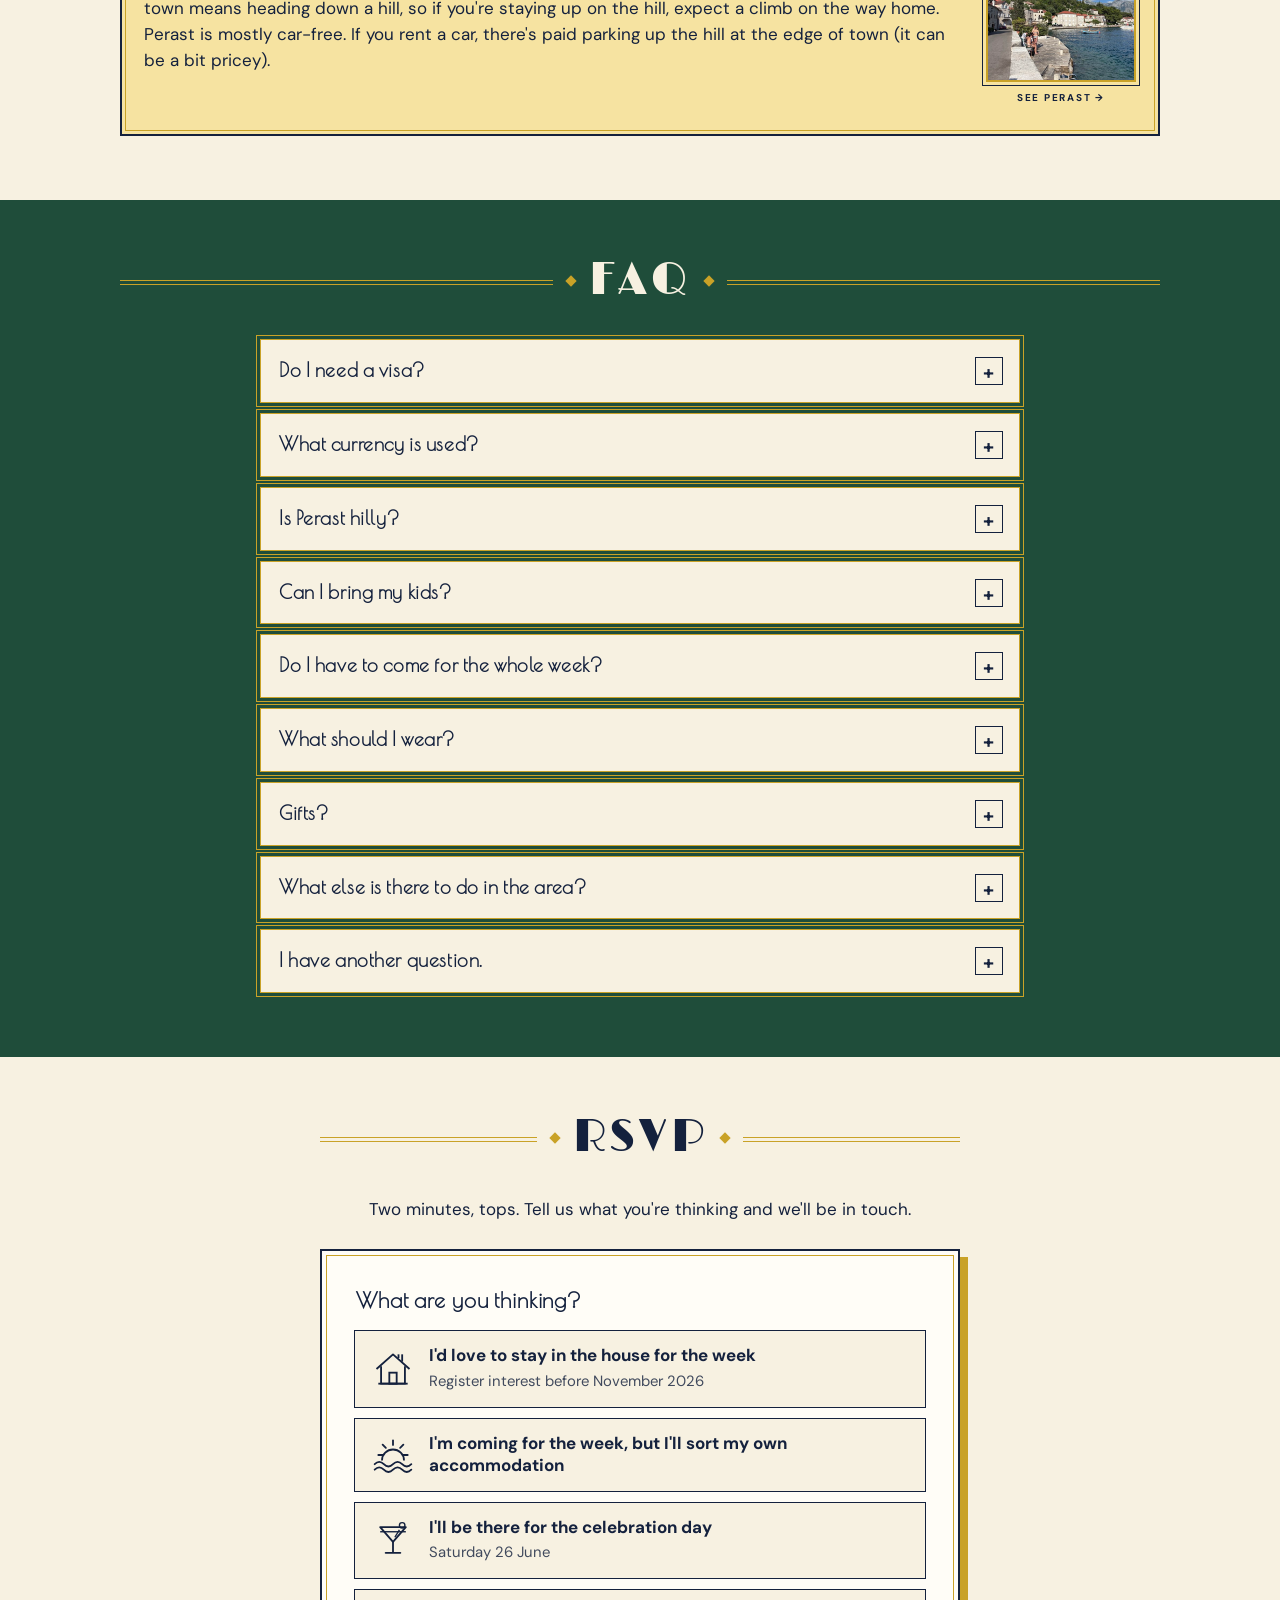
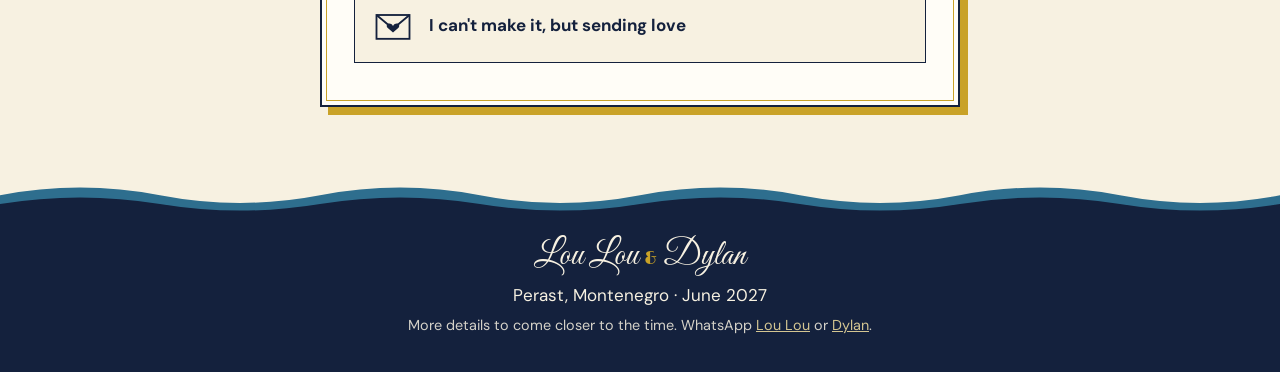
==== commit db88de45: "Clarify adults-only: overnight stays only, open-door vibes for all guests Co-Authored-By: Claude Opu" ====
--- a/index.html
+++ b/index.html
@@ -22,7 +22,7 @@
   <link rel="preconnect" href="https://fonts.googleapis.com">
   <link rel="preconnect" href="https://fonts.gstatic.com" crossorigin>
   <link href="https://fonts.googleapis.com/css2?family=Great+Vibes&family=Limelight&family=Poiret+One&family=DM+Sans:ital,opsz,wght@0,9..40,400;0,9..40,500;0,9..40,700;1,9..40,400&display=swap" rel="stylesheet">
-  <link rel="stylesheet" href="css/style.css?v=202609251871">
+  <link rel="stylesheet" href="css/style.css?v=202610181445">
 </head>
 <body>
 
@@ -158,7 +158,7 @@
           <span class="preview-label">See the house</span>
         </a>
         <h3>Our house</h3>
-        <p>We've booked a six-bedroom house for the week, with space for some couples and singles. The house is <strong>adults only</strong>. Kids are very welcome at the celebration itself!</p>
+        <p>We've booked a six-bedroom house for the week, with space for some couples and singles. Staying overnight is <strong>adults only</strong>, but it's open-door vibes all week: every guest, little ones included, is welcome to pop in and hang out with us at the house.</p>
         <p class="cost-line"><span class="cost-label">Cost</span> <span data-config="HOUSE_COST_NOTE">$600 AUD per person ($1,200 per couple) for the 7 nights</span></p>
       </div>
 
@@ -292,7 +292,7 @@
         </details>
         <details>
           <summary>Can I bring my kids?</summary>
-          <div class="faq-body"><p>Kids are very welcome at the celebration! The house we've booked is adults only, so families will need to arrange their own accommodation. Just ask us if you'd like suggestions.</p></div>
+          <div class="faq-body"><p>Absolutely! Kids are very welcome at the celebration, and to visit the house any time. It's open-door vibes all week. The only thing that's adults only is staying overnight in the house, so families will need to arrange their own accommodation. Just ask us if you'd like suggestions.</p></div>
         </details>
         <details>
           <summary>Do I have to come for the whole week?</summary>
@@ -399,7 +399,7 @@
               <input id="f-kids" name="kids" type="number" min="0" max="20" inputmode="numeric" value="0">
             </div>
           </div>
-          <small class="hint hint-under-pair" data-show="week-own saturday">The house is adults only, but kids are very welcome at the celebration.</small>
+          <small class="hint hint-under-pair" data-show="week-own saturday">Staying overnight in the house is adults only, but kids are very welcome to visit the house and at the celebration.</small>
 
           <div class="field" data-show="house">
             <span class="label">Coming as…</span>
@@ -498,9 +498,9 @@
   <a href="#rsvp" class="btn btn-primary">RSVP / Register interest</a>
 </div>
 
-<script src="js/config.js?v=202609251871"></script>
-<script src="js/celebrate.js?v=202609251871"></script>
-<script src="js/envelope.js?v=202609251871"></script>
-<script src="js/main.js?v=202609251871"></script>
+<script src="js/config.js?v=202610181445"></script>
+<script src="js/celebrate.js?v=202610181445"></script>
+<script src="js/envelope.js?v=202610181445"></script>
+<script src="js/main.js?v=202610181445"></script>
 </body>
 </html>
--- a/css/style.css
+++ b/css/style.css
@@ -566,3 +566,35 @@
 .hero-invited { font-family: var(--script); font-size: clamp(1.9rem, 8vw, 2.5rem); line-height: 1.1; color: var(--gold); margin: 8px 0 0; }
 .hero-cover .hero-sub { margin-bottom: 0; }
 .route-badge { width: 100px; height: 58px; }
+
+/* ============================================================
+   LETTER PAGE (montenegroni.site/house/)
+   ============================================================ */
+.letter-page { position: relative; overflow: hidden; padding: 32px 0 48px; }
+.letter-page > :not(.sunburst) { position: relative; z-index: 1; }
+.letter .deco-inner { padding: 30px 20px 34px; }
+@media (min-width: 560px) { .letter .deco-inner { padding: 40px 44px 44px; } }
+.letter-title { font-family: var(--script); font-weight: 400; font-size: clamp(2.6rem, 11vw, 3.8rem); line-height: 1.05; margin: 6px 0 18px; }
+.letter-photo { display: block; width: min(100%, 360px); margin: 0 auto 22px; aspect-ratio: 4 / 3; overflow: hidden;
+  border-radius: 999px 999px 0 0; border: 2px solid var(--gold); box-shadow: 0 0 0 5px var(--white), 0 0 0 6px var(--gold); }
+.letter-photo img { width: 100%; height: 100%; object-fit: cover; transition: transform .5s ease; }
+.letter-photo:hover img { transform: scale(1.04); }
+.letter-body { text-align: left; max-width: 480px; margin: 0 auto; }
+.letter-greeting { font-family: var(--deco); font-weight: 700; font-size: 1.35rem; text-align: center; margin-bottom: 10px; }
+.letter-deadline { text-align: center; font-size: 1.1rem; margin: 18px 0 12px; }
+.letter-countdown { display: flex; flex-direction: column; align-items: center; width: 120px; margin: 0 auto 22px; padding: 12px 8px 10px;
+  background: var(--navy); color: var(--lemon); border: 1px solid var(--gold); outline: 1px solid var(--gold); outline-offset: 3px; text-align: center; }
+.letter-countdown b { font-family: var(--display); font-weight: 400; font-size: 2.4rem; line-height: 1; color: var(--white); }
+.letter-countdown span { font-size: .68rem; letter-spacing: .2em; text-transform: uppercase; margin-top: 6px; }
+.letter-sub { font-family: var(--display); font-weight: 400; font-size: 1.6rem; letter-spacing: .06em; text-align: center; margin: 18px 0 12px; }
+.letter-list { list-style: none; padding: 0; margin: 0 0 18px; display: grid; gap: 9px; }
+.letter-list li { position: relative; padding-left: 20px; }
+.letter-list li::before { content: ""; position: absolute; left: 2px; top: .6em; width: 7px; height: 7px; background: var(--gold); transform: rotate(45deg); }
+.letter-note { font-size: .9rem; background: var(--lemon); padding: 10px 14px; }
+.letter-actions { display: grid; gap: 12px; margin: 22px 0 18px; }
+.letter-actions .btn { width: 100%; }
+.letter-small { font-size: .9rem; opacity: .85; text-align: center; }
+.letter-signoff { text-align: center; font-family: var(--deco); font-weight: 700; font-size: 1.15rem; margin: 24px 0 4px; }
+.letter-names { text-align: center; font-family: var(--script); font-size: 2.4rem; line-height: 1.1; margin: 0; }
+.letter-names .amp { font-family: var(--display); font-size: .5em; color: var(--gold); vertical-align: middle; }
+.letter-names .x { color: var(--gold); }
